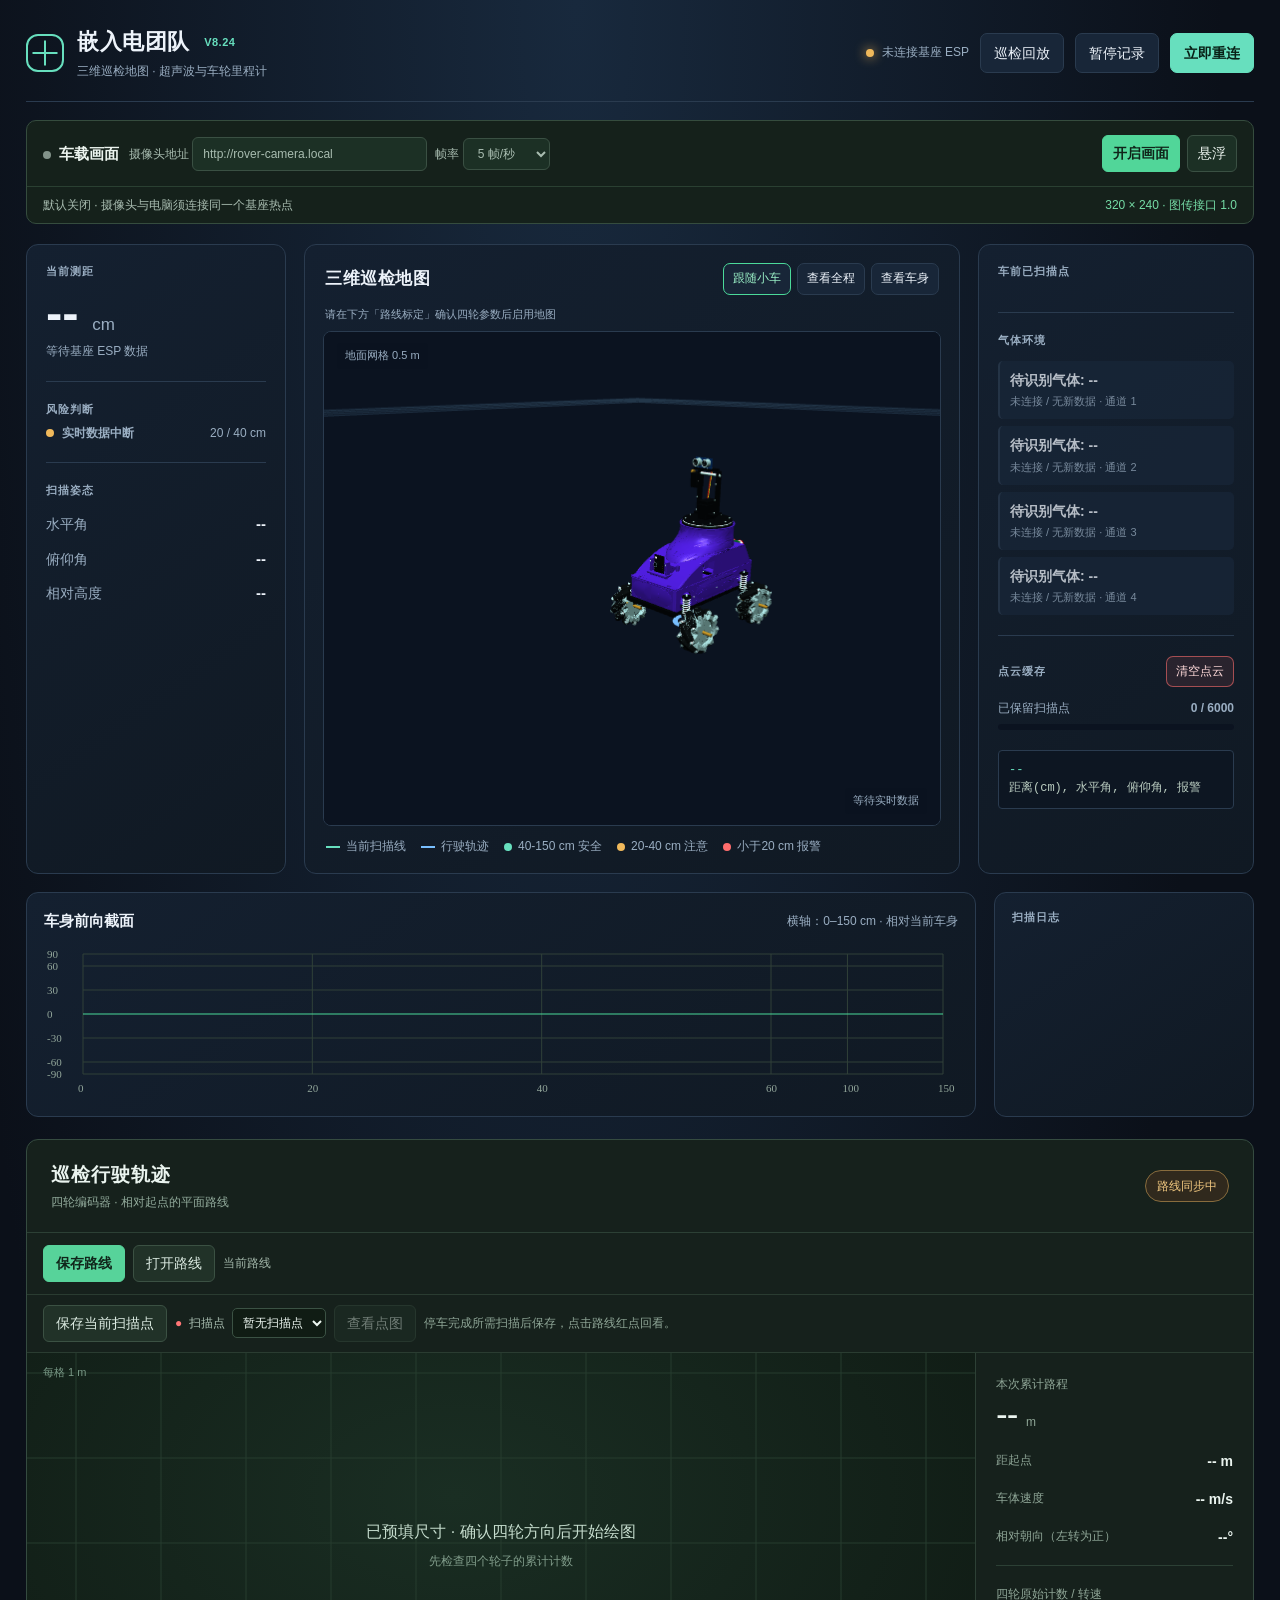
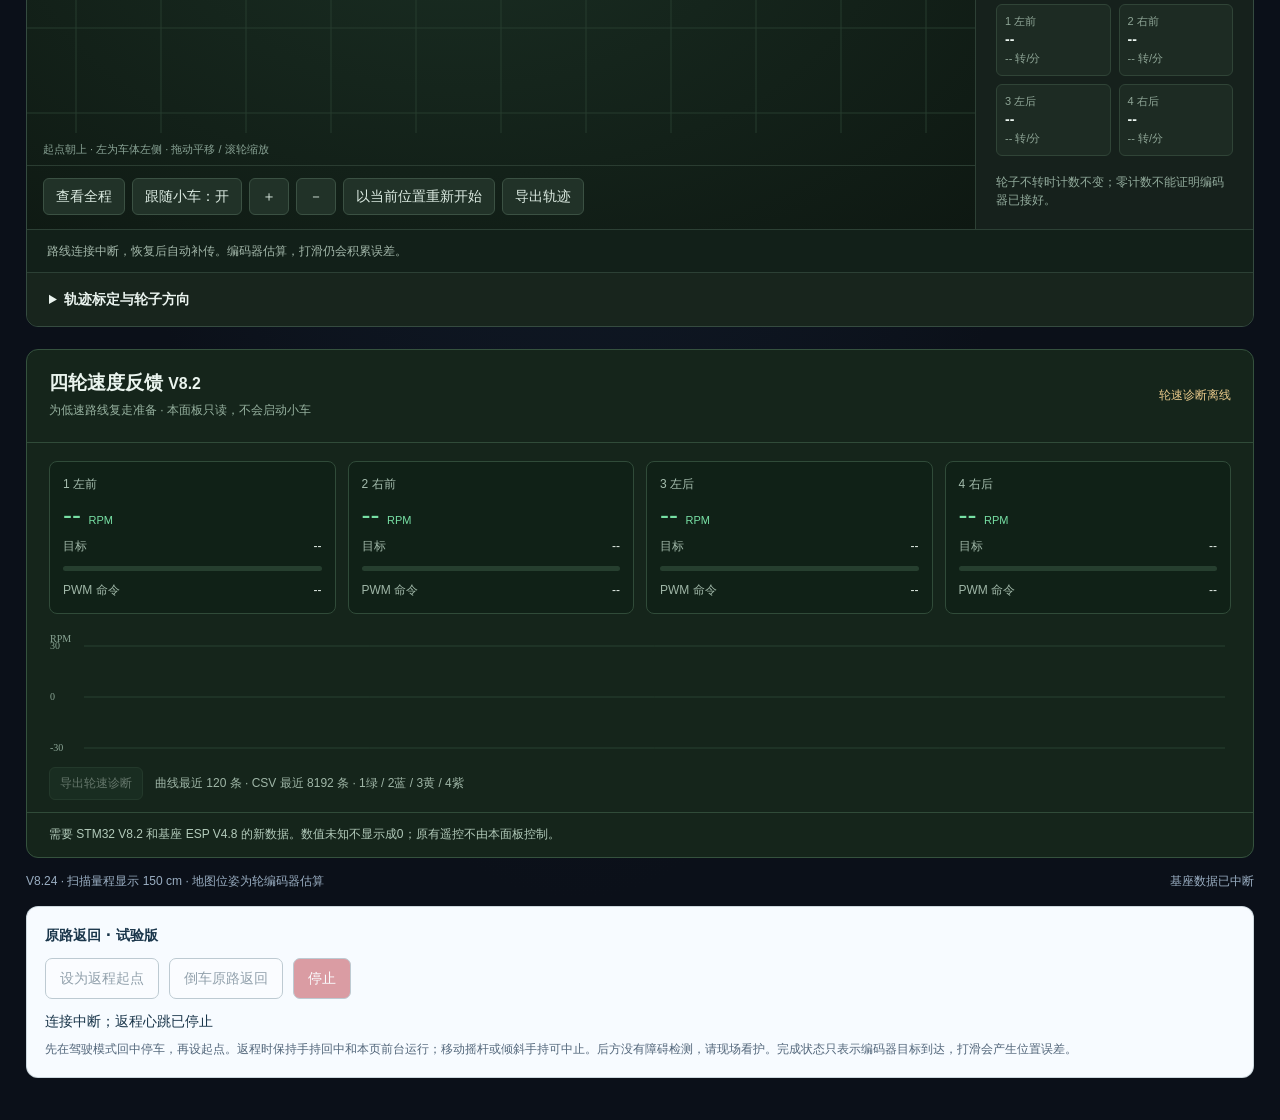
==== project/gimbal-3d-scan.html @ f8ff5cb9 "feat: accelerate straight returns and retain wheel diagnostics" ====
<!doctype html>
<html lang="zh-CN">
<head>
  <meta charset="utf-8">
  <meta name="viewport" content="width=device-width, initial-scale=1">
  <title>三维巡检地图 · V8.24</title>
  <style>
    :root { --bg:#0d1210; --panel:#151d19; --panel-2:#1b2620; --line:#304139; --text:#edf4ef; --muted:#92a69a; --green:#4bda9a; --amber:#f0b95b; --red:#ff6d6d; }
    * { box-sizing:border-box; } body { margin:0; background:var(--bg); color:var(--text); font:14px/1.45 "Segoe UI","Microsoft YaHei",sans-serif; }
    button { font:inherit; } .app { max-width:1540px; margin:0 auto; padding:26px; } .top { display:flex; justify-content:space-between; align-items:center; gap:18px; padding-bottom:21px; border-bottom:1px solid var(--line); }
    .identity { display:flex; align-items:center; gap:13px; } .mark { width:38px; height:38px; border:2px solid var(--green); border-radius:50%; position:relative; box-shadow:0 0 20px rgba(75,218,154,.26); } .mark::before,.mark::after { content:""; position:absolute; left:50%; top:50%; transform:translate(-50%,-50%); background:var(--green); } .mark::before { width:2px; height:25px; } .mark::after { width:25px; height:2px; }
    h1 { margin:0; font-size:18px; font-weight:600; letter-spacing:1.2px; } .version { display:inline-block; margin-left:8px; color:var(--green); font-size:11px; font-weight:600; vertical-align:middle; } .subtitle { margin:2px 0 0; color:var(--muted); font-size:12px; } .top-actions { display:flex; align-items:center; gap:11px; } .stream { color:var(--muted); display:flex; align-items:center; gap:8px; font-size:12px; } .stream i { width:8px; height:8px; display:block; border-radius:50%; background:var(--green); box-shadow:0 0 12px var(--green); }
    .btn { border:1px solid var(--line); color:var(--text); background:var(--panel-2); border-radius:5px; padding:9px 13px; cursor:pointer; } .btn:hover { border-color:var(--muted); } .btn-primary { color:#082016; background:var(--green); border-color:var(--green); font-weight:600; } .btn-primary:hover { background:#75e5b7; } .btn-danger { color:#ffdada; border-color:rgba(255,109,109,.58); background:rgba(255,109,109,.1); } .btn-danger:hover { border-color:var(--red); background:rgba(255,109,109,.18); }
    .layout { display:grid; grid-template-columns:260px minmax(0,1fr) 276px; gap:18px; margin-top:20px; } .panel { background:var(--panel); border:1px solid var(--line); border-radius:7px; } .side { padding:19px; } .eyebrow { color:var(--muted); font-size:11px; font-weight:600; letter-spacing:1.05px; text-transform:uppercase; } .divider { height:1px; background:var(--line); margin:20px 0; }
    .distance { font-size:49px; line-height:1; font-weight:600; margin:9px 0 5px; font-variant-numeric:tabular-nums; } .distance span { font-size:17px; color:var(--muted); font-weight:400; } .signal { color:var(--green); font-size:12px; }
    .status { display:flex; justify-content:space-between; align-items:center; gap:8px; margin-top:7px; } .status strong { display:flex; align-items:center; gap:8px; font-size:15px; } .status i { width:8px; height:8px; border-radius:50%; background:var(--amber); } .status i.safe { background:var(--green); } .status i.danger { background:var(--red); } .status span { color:var(--muted); font-size:12px; }
    .metric-list { display:grid; gap:13px; } .metric { display:flex; justify-content:space-between; align-items:baseline; } .metric span { color:var(--muted); } .metric strong { font-size:17px; font-variant-numeric:tabular-nums; }
    .scene-panel { min-height:630px; padding:16px; display:flex; flex-direction:column; } .scene-head { display:flex; justify-content:space-between; align-items:center; padding:0 2px 12px; gap:12px; } .scene-head strong { font-size:15px; } .scene-head span { color:var(--muted); font-size:12px; } .scene-tools{display:flex;gap:6px;justify-content:flex-end;flex-wrap:wrap} .scene-tools [aria-pressed="true"]{border-color:#4bda9a;color:#9af0c6} #mapStatus{min-height:17px;font-size:11px;color:var(--muted);margin:0 2px 7px}
    #scene { flex:1; min-height:0; position:relative; overflow:hidden; border:1px solid rgba(75,218,154,.2); border-radius:5px; background:#0c1310; } #scene canvas { display:block; width:100%; height:100%; } .corner { position:absolute; color:var(--muted); font-size:11px; pointer-events:none; } .corner.tl { left:13px; top:11px; } .corner.br { right:13px; bottom:11px; text-align:right; } .legend { display:flex; align-items:center; flex-wrap:wrap; gap:15px; color:var(--muted); font-size:12px; margin:12px 3px 0; } .legend b { display:inline-block; vertical-align:middle; margin-right:6px; width:8px; height:8px; border-radius:50%; background:var(--amber); } .legend .now { background:var(--green); } .legend .alert { background:var(--red); } .legend .scan { width:14px; height:2px; border-radius:0; background:var(--green); }
    .target-list { display:grid; gap:9px; margin-top:12px; } .target { background:var(--panel-2); border-left:2px solid var(--amber); padding:10px; } .target.danger { border-left-color:var(--red); background:rgba(255,109,109,.10); } .target.safe { border-left-color:var(--green); background:rgba(75,218,154,.08); } .target-head { display:flex; justify-content:space-between; gap:8px; } .target small { display:block; color:var(--muted); margin-top:3px; }
    .gas-list { display:grid; gap:7px; margin-top:12px; } .gas-card { padding:9px 10px; background:var(--panel-2); border-left:2px solid var(--line); } .gas-card.online { border-left-color:var(--green); background:rgba(75,218,154,.08); } .gas-card strong { font-size:14px; } .gas-card small { display:block; color:var(--muted); margin-top:3px; font-size:11px; }
    .cache-head { display:flex; align-items:center; justify-content:space-between; gap:8px; } .btn-compact { padding:6px 9px; font-size:12px; } .point-bar { margin-top:13px; } .bar-row { display:flex; justify-content:space-between; color:var(--muted); font-size:12px; margin-bottom:6px; } .bar { height:6px; background:#0e1511; border-radius:3px; overflow:hidden; } .bar i { display:block; height:100%; width:0; background:var(--green); border-radius:3px; transition:width .25s ease; }
    .raw { margin-top:20px; background:#0d1410; border:1px solid var(--line); border-radius:4px; padding:10px; color:#b9cbbf; font:12px/1.55 Consolas,monospace; overflow-wrap:anywhere; } .raw strong { color:var(--green); font-weight:500; }
    .bottom { display:grid; grid-template-columns:minmax(0,1fr) 260px; gap:18px; margin-top:18px; } .profile { min-height:205px; padding:17px; } .profile-head { display:flex; justify-content:space-between; align-items:center; gap:8px; margin-bottom:7px; } .profile-head strong { font-size:15px; } .profile-head span { color:var(--muted); font-size:12px; } #profile { display:block; width:100%; height:160px; } .log { padding:17px; } .log ul { list-style:none; margin:11px 0 0; padding:0; display:grid; gap:8px; } .log li { padding-left:9px; border-left:1px solid var(--line); color:var(--muted); font:12px/1.4 Consolas,monospace; } .log time { color:var(--green); margin-right:6px; }
    .footer { margin-top:15px; color:var(--muted); font-size:12px; display:flex; justify-content:space-between; flex-wrap:wrap; gap:8px; }
    @media (max-width:1080px) { .layout { grid-template-columns:240px minmax(0,1fr); } .right { grid-column:1/-1; } .right .target-list { grid-template-columns:repeat(3,1fr); } .bottom { grid-template-columns:1fr; } }
    @media (max-width:680px) { .app { padding:15px; } .top { align-items:flex-start; flex-direction:column; } .top-actions { width:100%; display:grid; grid-template-columns:repeat(2,minmax(0,1fr)); gap:8px; } .stream { display:none; } .layout { grid-template-columns:1fr; } .right { grid-column:auto; } .right .target-list { grid-template-columns:1fr; } .side.left { display:grid; grid-template-columns:1fr 1fr; gap:0 18px; } .side.left .reading { grid-column:1/-1; } .scene-panel { min-height:510px; } .top-actions .btn { padding:8px 6px; } }
  .gas-card[data-level="normal"]{border-color:#29865f;background:rgba(41,134,95,.08)}
.gas-card[data-level="warning"],.gas-card[data-level="warmup"]{border-color:#d29625;background:rgba(210,150,37,.10)}
.gas-card[data-level="alarm"],.gas-card[data-level="fault"]{border-color:#df5148;background:rgba(223,81,72,.10)}
.gas-card[data-level="offline"]{opacity:.75}
.gas-card strong,.gas-card small{display:block}
.gas-card small{margin-top:4px;white-space:normal;overflow-wrap:anywhere}

:root{--bg:#0b1019;--panel:#111b29;--panel-2:#182638;--line:#2a3b4f;--text:#edf3fa;--muted:#9aaec2;--green:#67dfbe}
body{background:radial-gradient(ellipse at 45% 0,#18293d 0,#0b1019 65%)}
.app{max-width:1800px}.mark{border-radius:12px;box-shadow:none}
h1{font-size:22px;letter-spacing:.5px}.subtitle{margin-top:5px}
.panel{border-radius:12px;background:linear-gradient(145deg,#142030,#101923)}
.btn{border-radius:7px}.btn:hover{background:#26374b}.btn-primary:hover{background:#8eead0}
.distance #distance{font-size:inherit;font-weight:600;color:var(--text)}
.metric-list{margin-top:14px}.metric strong{font-size:15px}
.scene-panel{padding:18px}.scene-head strong{font-size:17px;letter-spacing:.5px}
#scene{border-color:#2a3b4f;border-radius:8px;background:#0b1320}
.corner{padding:5px 8px;border-radius:4px;background:#0b1320cc}
.gas-card,.target{border-radius:5px}.raw{background:#0d1622}.bar{background:#0b1320}
@media(max-width:680px){.scene-head{align-items:flex-start;flex-direction:column}.scene-tools{justify-content:flex-start}.scene-panel{min-height:520px;padding:12px}h1{font-size:19px}}
</style>
</head>
<body data-scan-page="3d">
  <main class="app">
    <header class="top"><div class="identity"><div class="mark" aria-hidden="true"></div><div><h1>嵌入电团队 <span class="version">V8.24</span></h1><p class="subtitle">三维巡检地图 · 超声波与车轮里程计</p></div></div><div class="top-actions"><span class="stream"><i id="streamDot"></i><span id="streamText">正在连接基座 ESP</span></span><a id="demo-launch" class="btn" style="text-decoration:none" href="?demo=1">巡检回放</a><button id="pause" class="btn" type="button">暂停记录</button><button id="connect" class="btn btn-primary" type="button">立即重连</button></div></header>
    <section class="layout">
      <aside class="panel side left"><div class="reading"><div class="eyebrow">当前测距</div><div class="distance"><span id="distance">--</span> <span>cm</span></div><div class="signal" id="echoText">等待 HC-SR04 数据</div></div><div class="divider"></div><div><div class="eyebrow">风险判断</div><div class="status"><strong><i id="statusDot"></i><span id="status">等待数据</span></strong><span>20 / 40 cm</span></div></div><div class="divider"></div><div><div class="eyebrow">扫描姿态</div><div class="metric-list"><div class="metric"><span>水平角</span><strong id="yaw">-- deg</strong></div><div class="metric"><span>俯仰角</span><strong id="pitch">-- deg</strong></div><div class="metric"><span>相对高度</span><strong id="height">-- cm</strong></div></div></div></aside>
      <section class="panel scene-panel"><div class="scene-head"><strong>三维巡检地图</strong><div class="scene-tools"><button id="followRover" class="btn btn-compact" type="button" aria-pressed="true">跟随小车</button><button id="overview" class="btn btn-compact" type="button">查看全程</button><button id="roverView" class="btn btn-compact" type="button" aria-pressed="false">查看车身</button></div></div><div id="mapStatus" role="status">等待轮编码器位姿</div><div id="scene" aria-label="三维巡检地图，可旋转缩放"><span class="corner tl">地面网格 0.5 m</span><span class="corner br" id="sceneReadout">-- cm<br>-- deg / -- deg</span></div><div class="legend"><span><b class="scan"></b>当前扫描线</span><span><b class="scan" style="background:#78bfff"></b>行驶轨迹</span><span id="planLegend" hidden><b class="scan" style="background:#f0b95b"></b>避障路径</span><span><b class="now"></b>40-150 cm 安全</span><span><b></b>20-40 cm 注意</span><span><b class="alert"></b>小于20 cm 报警</span></div></section>
      <aside class="panel side right"><div class="eyebrow">车前已扫描点</div><div id="targets" class="target-list"></div><div class="divider"></div><div class="eyebrow">气体环境</div><div id="gasList" class="gas-list"><div class="gas-card"><strong>等待气体模块</strong><small>CH4 / O2 / CO / H2S</small></div></div><div class="divider"></div><div class="cache-head"><div class="eyebrow">点云缓存</div><button id="clearPoints" class="btn btn-danger btn-compact" type="button" title="清除全部已记录扫描点">清空点云</button></div><div class="point-bar"><div class="bar-row"><span>已保留扫描点</span><strong id="pointCount">0 / 6000</strong></div><div class="bar"><i id="pointFill"></i></div></div><div class="raw"><strong id="raw">等待数据</strong><br>距离(cm), 水平角, 俯仰角, 报警</div></aside>
    </section>
    <section class="bottom"><section class="panel profile"><div class="profile-head"><strong>车身前向截面</strong><span>横轴：0–150 cm · 相对当前车身</span></div><canvas id="profile" aria-label="障碍物高度截面图"></canvas></section><aside class="panel log"><div class="eyebrow">扫描日志</div><ul id="log"></ul></aside></section>
    <footer class="footer"><span>V8.24 · 扫描量程显示 150 cm · 地图位姿为轮编码器估算</span><span id="update">更新于 --:--:--</span></footer>
  </main>
  <!-- V8.12 / 2026-09-21: 实时与回看共用原版详细云台模型；移除实时半透明锥体，保留细射线/测距点。仅网页变更，接线与固件不变。 -->
  <!-- V8.11 / 2026-09-21: 路线点保存当前扫描快照并独立回看；仅网页功能更新，固件和全部接线不变。 -->
  <!-- V8.9 / 2026-09-15: automatic route driving removed; save/open routes and scans retained. MCU V8.9/base V4.9; handheld V1.5/camera V1.2 unchanged. -->
  <script src="three.min.js?v=8.14"></script>
  <script src="OrbitControls.umd.js?v=8.14"></script>
  <script src="rover-model-data.js?v=8.18"></script>
  <script src="gimbal-model.js?v=8.18"></script>
  <script src="scan-snapshot.js?v=8.21"></script>
  <script src="rover-demo.js?v=8.21"></script>
  <script src="vehicle-route.js?v=8.21"></script>
  <script src="route-log.js?v=8.19"></script>
  <script src="wheel-speed-panel.js?v=8.24"></script>
  <script src="camera-panel.js?v=8.17"></script>
  <script>
    const $ = id => document.getElementById(id), container=$('scene'), profile=$('profile'), pctx=profile.getContext('2d');
    const API_URL='http://192.168.4.1/api/telemetry';

    // CAD model and map use one linear scale. Route X is forward and Y is left.
    const UNITS_PER_METER=400, UNITS_PER_CM=4;
    const DISPLAY_RANGE_CM=150, NEAR_RANGE_CM=60, NEAR_RANGE_RATIO=.8, HEIGHT_RANGE_CM=90;
    const MAX_POINTS=6000, VOXEL_SIZE=12, POSE_WAIT_MS=1200;
    const simulated=window.RoverDemo.enabled;
    const routeEngine=window.VehicleRoute.engine;
    const rover=GimbalModel.create(THREE);
    const {machine,yawAssembly,pitchAssembly}=rover;
    const state={distance:0,yaw:0,pitch:0,alarm:false,distanceValid:false,link:false};
    const mapPoints=new Map(), slots=[], pendingScans=[], logs=[];
    let nextSlot=0, latestScan=null, encoderSession=null, originTime=routeEngine.originTime;
    let activeRoute=routeEngine, routeTrailLast=null, beamAt=0;
    let follow=true, closeUp=false, lastAnimation=null, previousView=null;
    let paused=false,polling=false,lastSequence=null,lastLogAt=0;
    const poseTarget=new THREE.Vector3(), cameraShift=new THREE.Vector3();
    let headingTarget=0, snapPose=true;

    const renderer=new THREE.WebGLRenderer({antialias:true,alpha:false});
    renderer.setPixelRatio(Math.min(devicePixelRatio,2));renderer.setClearColor(0x0b1320,1);
    container.appendChild(renderer.domElement);
    const scene=new THREE.Scene(), camera=new THREE.PerspectiveCamera(48,1,1,16000);
    camera.position.set(300,220,380);
    const controls=new THREE.OrbitControls(camera,renderer.domElement);
    controls.target.set(0,65,80);controls.enableDamping=true;controls.dampingFactor=.06;
    controls.minDistance=120;controls.maxDistance=12000;controls.maxPolarAngle=Math.PI*.49;
    scene.add(new THREE.HemisphereLight(0xcfffe7,0x07110b,2.4));
    const key=new THREE.DirectionalLight(0xd8fff0,1.5);key.position.set(90,170,120);scene.add(key);
    const grid=new THREE.GridHelper(8000,40,0x39546a,0x23374a);
    grid.position.y=-1;
    const startMark=new THREE.Mesh(new THREE.RingGeometry(13,18,32),
      new THREE.MeshBasicMaterial({color:0x78bfff,side:THREE.DoubleSide}));
    startMark.rotation.x=-Math.PI/2;startMark.position.y=1;
    scene.add(grid,startMark,machine);

    const scanPositions=new Float32Array(MAX_POINTS*3), scanColors=new Float32Array(MAX_POINTS*3);
    const scanGeometry=new THREE.BufferGeometry();
    const scanPositionAttr=new THREE.BufferAttribute(scanPositions,3).setUsage(THREE.DynamicDrawUsage);
    const scanColorAttr=new THREE.BufferAttribute(scanColors,3).setUsage(THREE.DynamicDrawUsage);
    scanGeometry.setAttribute('position',scanPositionAttr);
    scanGeometry.setAttribute('color',scanColorAttr);
    scanGeometry.setDrawRange(0,0);
    const cloud=new THREE.Points(scanGeometry,new THREE.PointsMaterial({
      vertexColors:true,size:2.5,sizeAttenuation:false,transparent:true,opacity:.85
    }));
    cloud.name='world-scan-points';cloud.frustumCulled=false;scene.add(cloud);
    const trail=new THREE.LineSegments(new THREE.BufferGeometry(),
      new THREE.LineBasicMaterial({color:0x78bfff,transparent:true,opacity:.88}));
    trail.name='world-route';trail.position.y=2;scene.add(trail);
    const planLine=new THREE.Line(new THREE.BufferGeometry(),
      new THREE.LineDashedMaterial({color:0xf0b95b,dashSize:18,gapSize:12,transparent:true,opacity:.85}));
    planLine.name='planned-route';planLine.position.y=3;scene.add(planLine);
    let lastPlan=null;

    const current=new THREE.Mesh(new THREE.SphereGeometry(4,12,8),
      new THREE.MeshBasicMaterial({color:0x4bda9a}));
    const beamGeometry=new THREE.BufferGeometry();
    const beamPosition=new THREE.BufferAttribute(new Float32Array(6),3).setUsage(THREE.DynamicDrawUsage);
    beamGeometry.setAttribute('position',beamPosition);
    const beam=new THREE.Line(beamGeometry,new THREE.LineBasicMaterial({color:0x4bda9a,transparent:true,opacity:.9}));
    beam.frustumCulled=false;
    current.visible=beam.visible=false;scene.add(current,beam);

    function rangeRatio(distance){const d=Math.max(0,Math.min(DISPLAY_RANGE_CM,distance));return d<=NEAR_RANGE_CM?d/NEAR_RANGE_CM*NEAR_RANGE_RATIO:NEAR_RANGE_RATIO+(d-NEAR_RANGE_CM)/(DISPLAY_RANGE_CM-NEAR_RANGE_CM)*(1-NEAR_RANGE_RATIO);}
    function heightRatio(height){const sign=height<0?-1:1,value=Math.min(Math.abs(height),HEIGHT_RANGE_CM),ratio=value<=NEAR_RANGE_CM?value/NEAR_RANGE_CM*NEAR_RANGE_RATIO:NEAR_RANGE_RATIO+(value-NEAR_RANGE_CM)/(HEIGHT_RANGE_CM-NEAR_RANGE_CM)*(1-NEAR_RANGE_RATIO);return sign*ratio;}
    const yawAxis=new THREE.Vector3(0,1,0);
    const worldPosition=pose=>new THREE.Vector3(pose.y*UNITS_PER_METER,0,pose.x*UNITS_PER_METER);
    function localPoint(distance,yaw,pitch){return rover.pointAt(distance*UNITS_PER_CM,yaw,pitch);}
    function worldPoint(frame,pose){
      return localPoint(frame.distance,frame.yaw,frame.pitch)
        .applyAxisAngle(yawAxis,pose.heading).add(worldPosition(pose));
    }
    function angle(n){return (n>=0?'+':'')+String(Math.round(n)).padStart(2,'0')+' deg';}
    function clock(){return new Date().toLocaleTimeString('zh-CN',{hour12:false});}
    const distanceColor=distance=>distance<20?0xff6d6d:distance<40?0xf0b95b:0x4bda9a;
    function showBeam(frame,pose){
      const origin=worldPoint({...frame,distance:0},pose);
      const hit=worldPoint(frame,pose);
      beamAt=Date.now();current.visible=beam.visible=true;
      current.position.copy(hit);current.material.color.setHex(distanceColor(frame.distance));
      beamPosition.setXYZ(0,origin.x,origin.y,origin.z);
      beamPosition.setXYZ(1,hit.x,hit.y,hit.z);
      beamPosition.needsUpdate=true;
    }
    function updateCloud(){
      scanGeometry.setDrawRange(0,mapPoints.size);
      scanPositionAttr.needsUpdate=scanColorAttr.needsUpdate=true;
      $('pointCount').textContent=mapPoints.size+' / '+MAX_POINTS;
      $('pointFill').style.width=mapPoints.size/MAX_POINTS*100+'%';
    }
    function addPoint(frame,pose){
      const pos=worldPoint(frame,pose);
      const cell=pos.toArray().map(n=>Math.floor(n/VOXEL_SIZE)).join(',');
      if(mapPoints.has(cell))return;
      const slot=nextSlot;
      if(slots[slot]!==undefined)mapPoints.delete(slots[slot]);
      slots[slot]=cell;nextSlot=(slot+1)%MAX_POINTS;
      mapPoints.set(cell,{distance:frame.distance,yaw:frame.yaw,pitch:frame.pitch,pos});
      pos.toArray(scanPositions,slot*3);
      new THREE.Color(distanceColor(frame.distance)).toArray(scanColors,slot*3);
      updateCloud();
    }
    function clearPointCloud(){
      mapPoints.clear();slots.length=0;nextSlot=0;pendingScans.length=0;latestScan=null;
      current.visible=beam.visible=false;updateCloud();
    }
    function routeReady(now){
      return routeEngine.config.confirmed&&routeEngine.online&&
        now-routeEngine.lastReceived<=POSE_WAIT_MS&&(!routeEngine.nativeLog||!routeEngine.logPending)&&
        routeEngine.poseHistory.length>0;
    }
    function registerScans(now){
      if(paused||!routeReady(now))return;
      for(let i=0;i<pendingScans.length;){
        const scan=pendingScans[i];
        const expired=now-scan.at>POSE_WAIT_MS;
        const pose=expired?null:routeEngine.poseAt(scan.ms);
        if(pose){
          addPoint(scan,pose);
          if(latestScan?.sequence===scan.sequence&&state.distanceValid&&state.link&&state.distance<=DISPLAY_RANGE_CM)showBeam(scan,pose);
        }
        if(pose||expired)pendingScans.splice(i,1);
        else i++;
      }
    }
    function queueScan(frame,reading){
      const odometry=frame.odometry;
      if(!odometry||odometry.online!==true||!Number.isInteger(frame.sequence)||!routeEngine.config.confirmed)return;
      const now=Date.now(),age=Number.isFinite(frame.ageMs)?Math.max(0,frame.ageMs):0;
      if(age>POSE_WAIT_MS)return;
      const sequence=frame.sequence>>>0;
      if(!latestScan||latestScan.sequence!==sequence)latestScan={...reading,sequence,at:now-age};
      if(latestScan.queued)return;
      // STM32 sends T(seq), then E1(seq+1) with the MCU uptime from that cycle.
      const sample=Array.isArray(odometry.samples)&&odometry.samples.find(sample=>
        Array.isArray(sample)&&sample[0]===((sequence+1)>>>0));
      if(!sample||!Number.isInteger(sample[1]))return;
      latestScan.queued=true;
      pendingScans.push({...latestScan,ms:sample[1]});
      if(pendingScans.length>24)pendingScans.shift();
    }
    function updateTrail(route){
      const points=route.points,last=points.at(-1);
      if(last===routeTrailLast)return;
      routeTrailLast=last;
      const segments=[];
      for(let i=1;i<points.length;i++){
        if(points[i].gap)continue;
        for(const point of [points[i-1],points[i]])
          segments.push(point.y*UNITS_PER_METER,0,point.x*UNITS_PER_METER);
      }
      const next=new THREE.BufferGeometry();
      next.setAttribute('position',new THREE.Float32BufferAttribute(segments,3));
      trail.geometry.dispose();trail.geometry=next;
    }
    function refreshWorld(route=routeEngine){
      activeRoute=route;
      if(route.plan&&route.plan!==lastPlan){
        lastPlan=route.plan;
        const geometry=new THREE.BufferGeometry().setFromPoints(route.plan.map(worldPosition));
        planLine.geometry.dispose();planLine.geometry=geometry;planLine.computeLineDistances();
      }
      if(!simulated&&route.originTime!==originTime){
        originTime=route.originTime;clearPointCloud();snapPose=true;
      }
      const now=Date.now();
      const ready=simulated||routeReady(now);
      if(ready){
        poseTarget.copy(worldPosition(route));
        headingTarget=route.heading;
      }else if(!route.points.length){
        poseTarget.set(0,0,0);headingTarget=0;
      }
      if(!simulated)registerScans(now);
      const status=simulated?'黄色为规划路径 · 蓝色为已行驶轨迹':!route.config.confirmed?
        '请在下方「路线标定」确认四轮参数后启用地图':!ready?
        '等待路线同步 · 已记录点位保留':route.gaps||route.restarts?
        '轮编码器估算 · 路线有缺口，点位可能偏移':'轮编码器估算 · 扫描点固定在地图上';
      if($('mapStatus').textContent!==status)$('mapStatus').textContent=status;
      updateTrail(route);
    }
function updateGas(gases) {
  const grid = document.getElementById('gasList');
  if (!grid) return;
  const rows = Array.isArray(gases) && gases.length ? gases :
    [1,2,3,4].map(channel => ({channel, name:'待识别气体'}));
  grid.replaceChildren();
  rows.forEach(g => {
    const online = g.online === true;
    const schemaOk = typeof g.unit === 'string' && typeof g.statusText === 'string';
    const valid = online && schemaOk && g.valid === true &&
      typeof g.concentration === 'number' && Number.isFinite(g.concentration);
    const allowed = ['normal','warning','alarm','fault','warmup','offline'];
    let level = online && schemaOk && allowed.includes(g.severity) ? g.severity : 'offline';
    if (online && (!schemaOk || (level === 'normal' && !valid))) level = 'fault';
    const card = document.createElement('div');
    card.className = 'gas-card';
    card.dataset.level = level;
    const value = document.createElement('strong');
    const decimals = Number.isInteger(g.decimals) && g.decimals >= 0 && g.decimals <= 3 ? g.decimals : 0;
    value.textContent = (g.name || '待识别气体') + ': ' +
      (valid ? g.concentration.toFixed(decimals) + ' ' + g.unit : '--');
    const detail = document.createElement('small');
    detail.textContent = (online ? schemaOk ? g.statusText : '需更新基座ESP' : '未连接 / 无新数据') +
      ' · 通道 ' + (g.channel || '?');
    card.append(value, detail);
    grid.append(card);
  });
}

    function nearbyPoints(){
      const origin=worldPosition(activeRoute);
      const sensor=localPoint(0,0,0);
      const nearby=[];
      for(const point of mapPoints.values()){
        const pos=point.pos.clone().sub(origin);
        if(pos.x*pos.x+pos.z*pos.z>((DISPLAY_RANGE_CM+40)*UNITS_PER_CM)**2)continue;
        pos.applyAxisAngle(yawAxis,-activeRoute.heading).sub(sensor);
        const distance=pos.length()/UNITS_PER_CM;
        if(pos.z>=0&&distance<=DISPLAY_RANGE_CM)nearby.push({
          distance,forward:pos.z/UNITS_PER_CM,height:pos.y/UNITS_PER_CM,
          yaw:THREE.MathUtils.radToDeg(Math.atan2(pos.x,pos.z))
        });
      }
      return nearby;
    }
    function targets(nearby){
      const closest=[...nearby].sort((a,b)=>a.distance-b.distance).slice(0,3);
      $('targets').innerHTML=closest.map((p,i)=>{
        const level=p.distance<20?'danger':p.distance>=40?'safe':'';
        return '<div class="target '+level+'"><div class="target-head"><strong>目标 '+(i+1)+
          '</strong><strong>'+p.distance.toFixed(1)+' cm</strong></div><small>方位 '+angle(p.yaw)+
          ' · 高度 '+Math.round(p.height)+' cm</small></div>';
      }).join('');
    }
    function drawProfile(nearby=nearbyPoints()){
      const r=profile.getBoundingClientRect(),dpr=Math.min(devicePixelRatio,2);
      const w=Math.max(1,r.width),h=Math.max(1,r.height);
      profile.width=w*dpr;profile.height=h*dpr;pctx.setTransform(dpr,0,0,dpr,0,0);
      const L=39,R=15,T=15,B=25,oy=(T+h-B)/2,pw=w-L-R,ph=(h-T-B)/2;
      const x=d=>L+rangeRatio(d)*pw,y=v=>oy-heightRatio(v)*ph;
      pctx.font='11px Segoe UI';pctx.fillStyle='#92a69a';pctx.strokeStyle='#304139';
      for(const v of [0,20,40,60,100,150]){
        pctx.beginPath();pctx.moveTo(x(v),T);pctx.lineTo(x(v),h-B);pctx.stroke();pctx.fillText(v,x(v)-5,h-7);
      }
      for(const v of [-90,-60,-30,0,30,60,90]){
        pctx.strokeStyle=v===0?'#4bda9a':'#304139';
        pctx.beginPath();pctx.moveTo(L,y(v));pctx.lineTo(w-R,y(v));pctx.stroke();pctx.fillText(v,3,y(v)+4);
      }
      for(const point of nearby){
        pctx.beginPath();pctx.arc(x(point.forward),y(point.height),2.2,0,Math.PI*2);
        pctx.fillStyle='#'+distanceColor(point.distance).toString(16);pctx.fill();
      }
      if(!state.distanceValid||!state.link||state.distance>DISPLAY_RANGE_CM)return;
      const currentPoint=localPoint(state.distance,state.yaw,state.pitch);
      const origin=localPoint(0,0,0);
      const endX=x((currentPoint.z-origin.z)/UNITS_PER_CM);
      const endY=y((currentPoint.y-origin.y)/UNITS_PER_CM);
      pctx.strokeStyle='#4bda9a';pctx.setLineDash([4,4]);pctx.beginPath();
      pctx.moveTo(L,oy);pctx.lineTo(endX,endY);pctx.stroke();pctx.setLineDash([]);
    }
    function addLog(text){
      if(simulated)text='巡检 '+text.replace('Wi-Fi: ','');
      logs.unshift('<li><time>'+clock()+'</time>'+text+'</li>');
      if(logs.length>6)logs.pop();$('log').innerHTML=logs.join('');
    }
    function update(frame){
      rover.setWheelSpeed(frame.wheelSpeed,performance.now(),frame.wheelPlaybackRate??1);
      const yaw=Number(frame.roll),pitch=-Number(frame.pitch),distance=Number(frame.distance);
      if(!Number.isFinite(yaw)||!Number.isFinite(pitch))return;
      const link=frame.link===true,distanceValid=frame.distanceValid===true&&Number.isFinite(distance);
      const inRange=distanceValid&&distance>=2&&distance<=DISPLAY_RANGE_CM;
      const danger=inRange&&distance<20,caution=inRange&&distance<40;
      Object.assign(state,{distance:distanceValid?distance:0,yaw,pitch,alarm:danger,distanceValid,link});
      yawAssembly.rotation.y=THREE.MathUtils.degToRad(yaw);
      pitchAssembly.rotation.x=-THREE.MathUtils.degToRad(pitch);
      if(!inRange||!link)current.visible=beam.visible=false;
      else if(simulated||!routeEngine.config.confirmed)showBeam(state,activeRoute);
      else if(!paused){
        queueScan(frame,state);
        registerScans(Date.now());
      }
      $('yaw').textContent=link?angle(yaw):'-- deg';
      $('pitch').textContent=link?angle(pitch):'-- deg';
      $('update').textContent='更新于 '+clock()+' · 主控数据年龄 '+(Number.isFinite(frame.ageMs)?frame.ageMs+' ms':'--');
      if(distanceValid){
        const height=(localPoint(distance,yaw,pitch).y-localPoint(0,0,0).y)/UNITS_PER_CM;
        $('distance').textContent=distance.toFixed(1);
        $('echoText').textContent='HC-SR04 回波有效';$('echoText').style.color='var(--green)';
        $('height').textContent=link?height.toFixed(1)+' cm':'-- cm';
        $('raw').textContent=[distance.toFixed(1),Math.round(yaw),Math.round(pitch),danger?1:0].join(',');
        $('status').textContent=!inRange?'范围外':danger?'报警':caution?'注意':'安全';
        $('statusDot').className=!inRange?'':danger?'danger':caution?'':'safe';
        $('sceneReadout').innerHTML=distance.toFixed(1)+' cm<br>'+(!inRange?'仅显示150 cm内':link?angle(yaw)+' / '+angle(pitch):'手持端失联');
      }else{
        $('distance').textContent='--';$('echoText').textContent='未收到有效超声波回波';
        $('echoText').style.color='var(--muted)';$('height').textContent='-- cm';
        $('raw').textContent=['--',Math.round(yaw),Math.round(pitch),0].join(',');
        $('status').textContent='无回波';$('statusDot').className='';
        $('sceneReadout').innerHTML='无有效回波<br>'+(link?angle(yaw)+' / '+angle(pitch):'手持端失联');
      }
      if(frame.sequence!==lastSequence&&Date.now()-lastLogAt>=900){
        lastLogAt=Date.now();
        addLog(distanceValid?'Wi-Fi: '+distance.toFixed(1)+' cm · '+Math.round(yaw)+'° · '+Math.round(pitch)+'°':'Wi-Fi: 超声波无有效回波');
      }
      lastSequence=frame.sequence;
      const nearby=nearbyPoints();targets(nearby);drawProfile(nearby);
    }
    function resize(){
      const r=container.getBoundingClientRect();
      renderer.setSize(Math.max(1,r.width),Math.max(1,r.height),false);
      camera.aspect=Math.max(1,r.width)/Math.max(1,r.height);camera.updateProjectionMatrix();
      drawProfile();
    }
    function animate(now){
      requestAnimationFrame(animate);
      const elapsed=lastAnimation===null?0:Math.min(50,now-lastAnimation);
      lastAnimation=now;rover.advanceWheels(now);
      const step=snapPose?1:1-Math.exp(-elapsed/105);
      cameraShift.copy(machine.position);
      machine.position.lerp(poseTarget,step);
      const turn=headingTarget-machine.rotation.y;
      machine.rotation.y+=Math.atan2(Math.sin(turn),Math.cos(turn))*step;
      snapPose=false;
      if(!simulated&&current.visible&&Date.now()-beamAt>750)current.visible=beam.visible=false;
      if(follow){
        cameraShift.subVectors(machine.position,cameraShift);
        camera.position.add(cameraShift);controls.target.add(cameraShift);
      }
      controls.update();renderer.render(scene,camera);
    }
    function setFollow(value){
      follow=value;
      $('followRover').setAttribute('aria-pressed',String(value));
    }
    function cameraAtCar(offset,height,forward){
      const center=machine.position;
      camera.position.copy(center).add(new THREE.Vector3(...offset));
      controls.target.copy(center).add(new THREE.Vector3(0,height,forward));
      controls.update();
    }
    $('followRover').addEventListener('click',()=>{
      setFollow(!follow);
      if(follow&&!closeUp)cameraAtCar([360,280,470],75,90);
    });
    const roverView=$('roverView');
    function setCloseUp(value){
      closeUp=value;
      roverView.textContent=value?'返回地图视角':'查看车身';
      roverView.setAttribute('aria-pressed',String(value));
    }
    roverView.addEventListener('click',()=>{
      if(closeUp){
        const shift=previousView.follow?machine.position.clone().sub(previousView.car):new THREE.Vector3();
        camera.position.copy(previousView.position).add(shift);
        controls.target.copy(previousView.target).add(shift);
        setFollow(previousView.follow);setCloseUp(false);
      }else{
        previousView={follow,position:camera.position.clone(),target:controls.target.clone(),car:machine.position.clone()};
        setCloseUp(true);setFollow(true);cameraAtCar([176,154,194],70,0);
      }
      controls.update();
    });
    $('overview').addEventListener('click',()=>{
      const bounds=new THREE.Box3().setFromObject(machine);
      bounds.expandByPoint(startMark.position);
      for(const point of activeRoute.points)bounds.expandByPoint(worldPosition(point));
      for(const point of mapPoints.values())bounds.expandByPoint(point.pos);
      const center=bounds.getCenter(new THREE.Vector3()),size=bounds.getSize(new THREE.Vector3());
      const halfFov=THREE.MathUtils.degToRad(camera.fov/2);
      const distance=Math.min(11500,Math.max(390,size.length()*.55/Math.tan(halfFov)/Math.min(1,camera.aspect)));
      setCloseUp(false);setFollow(false);
      controls.target.copy(center);
      camera.position.copy(center).addScaledVector(new THREE.Vector3(.62,.8,1).normalize(),distance);
      controls.update();
    });
    window.addEventListener('resize',resize);resize();requestAnimationFrame(animate);
    function setConnectionState(mode){const connected=mode==='online',handheldLost=mode==='handheld';$('streamText').textContent=connected?'基座数据在线':handheldLost?'基座在线，手持端失联':mode==='stm32'?'基座在线，主控数据中断':'未连接基座 ESP';const color=connected?'var(--green)':handheldLost?'var(--red)':'var(--amber)';$('streamDot').style.background=color;$('streamDot').style.boxShadow=`0 0 12px ${color}`;if(mode==='offline'||mode==='stm32'){$('update').textContent=mode==='stm32'?'等待 STM32 新数据':'基座数据已中断';$('echoText').textContent='等待基座 ESP 数据';$('echoText').style.color='var(--muted)';}}
    let telemetryPollAt=0,scanTelemetryAt=0,scanTelemetryOnline=false;
    // Store nearby fixed points in the checkpoint's body frame. Old route files
    // can still reconstruct points from distance and scan angles alone.
    function captureScan(){
      const now=Date.now();
      if(!scanTelemetryOnline||!scanTelemetryAt||now-scanTelemetryAt>1200)
        throw Error('扫描数据未连接或已过期，请恢复基座与手持连接后再保存路线点。');
      if(!routeReady(now))throw Error('请等待里程计位姿同步后再保存路线点。');
      const origin=worldPosition(routeEngine);
      const savedPoints=[...mapPoints.values()]
        .map(point=>({point,relative:point.pos.clone().sub(origin)}))
        .filter(({relative})=>Math.hypot(relative.x,relative.z)<=2*UNITS_PER_METER)
        .slice(-800)
        .map(({point,relative})=>({distance:point.distance,yaw:point.yaw,pitch:point.pitch,
          position:relative.applyAxisAngle(yawAxis,-routeEngine.heading).multiplyScalar(1/UNITS_PER_METER).toArray()}));
      if(!savedPoints.length)throw Error('当前位置附近没有可保存的点，请停车扫描并等待地图更新。');
      return {kind:'3d',points:savedPoints};
    }
    window.VehicleRoute.setScanCapture(captureScan);
    if(simulated){
      $('planLegend').hidden=false;
      window.RoverDemo.attach({
        clear:clearPointCloud,
        point:addPoint,
        view(){cameraAtCar([290,300,410],55,30);},
        frame(frame,route,seek){
          if(seek)snapPose=true;
          refreshWorld(route);updateGas(frame.gases);setConnectionState('online');update(frame);
        }
      });
      const liveLink=new URL(location.href);liveLink.searchParams.delete('demo');
      $('demo-launch').href=liveLink.href;$('demo-launch').textContent='退出回放';
      window.RoverDemo.initialize();
    }
    let telemetryTimer=0, telemetryFailures=0;
    function clearLiveTelemetry(mode){
        rover.setWheelSpeed(null,performance.now());
        scanTelemetryOnline=false;state.distanceValid=false;
        pendingScans.length=0;latestScan=null;
        current.visible=beam.visible=false;
        for(const id of ['yaw','pitch','distance','height','raw']) $(id).textContent='--';
        $('sceneReadout').textContent='等待实时数据';
        $('status').textContent='实时数据中断';
        $('statusDot').className='';
        setConnectionState(mode);
    }
    async function pollTelemetry(){
      if((window.RoverDemo&&window.RoverDemo.enabled)||polling||document.hidden)return;
      clearTimeout(telemetryTimer);
      telemetryPollAt=Date.now();
      polling=true;
      let nextDelay=80;
      const controller=new AbortController(), timeout=setTimeout(()=>controller.abort(),800);
      try{
        const response=await fetch(API_URL+'?t='+Date.now(),{cache:'no-store',signal:controller.signal});
        if(!response.ok)throw new Error('HTTP '+response.status);
        const frame=await response.json();
        telemetryFailures=0;
        scanTelemetryOnline=frame.online===true&&frame.link===true&&Number.isFinite(Number(frame.roll))&&Number.isFinite(Number(frame.pitch));
        if(scanTelemetryOnline&&frame.sequence!==lastSequence)scanTelemetryAt=Date.now();
        if(frame.odometry?.session!==encoderSession){
          encoderSession=frame.odometry?.session;
          latestScan=null;pendingScans.length=0;
        }
        window.VehicleRoute.feed(frame.odometry);
        refreshWorld();
        if(window.WheelSpeedPanel)window.WheelSpeedPanel.feed(frame.wheelSpeed);
        updateGas(frame.gases);
        if(frame.online!==true){
          nextDelay=400;window.VehicleRoute.disconnect();refreshWorld();
          clearLiveTelemetry('stm32');return;
        }
        if(frame.vehicle&&frame.vehicle.online===true&&frame.vehicle.mode===5)nextDelay=160;
        const handheldLost=frame.link!==true ||
          (frame.handheldUdpOnline===false&&frame.vehicle&&[0,5].includes(frame.vehicle.mode));
        setConnectionState(handheldLost?'handheld':'online');
        if(Number.isFinite(frame.maxForwardGapMs)){
          $('streamText').title='基座转发最长间隔 '+frame.maxForwardGapMs+' ms · 收到的遥控包序号缺口 '+frame.skippedUdp;
        }
        update(frame);
      }catch(error){
        telemetryFailures++;
        nextDelay=Math.min(2500,250 * (2 ** Math.min(telemetryFailures-1,4)));
        window.VehicleRoute.disconnect();
        refreshWorld();updateGas([]);
        clearLiveTelemetry('offline');
      }finally{
        clearTimeout(timeout);
        polling=false;
        if(!document.hidden)telemetryTimer=setTimeout(pollTelemetry,Math.max(0,nextDelay-(telemetryFailures ? 0 : Date.now()-telemetryPollAt)));
      }
    }
    document.addEventListener('visibilitychange',()=>{
      if(document.hidden){
        clearTimeout(telemetryTimer);
        rover.setWheelSpeed(null,performance.now());
        pendingScans.length=0;latestScan=null;
        current.visible=beam.visible=false;
      }else pollTelemetry();
    });
    $('pause').addEventListener('click',()=>{paused=!paused;if(paused){pendingScans.length=0;latestScan=null;}$('pause').textContent=paused?'继续记录':'暂停记录';addLog(paused?'点云记录已暂停':'点云记录已继续');});$('clearPoints').addEventListener('click',()=>{clearPointCloud();targets([]);drawProfile([]);addLog('点云已清空');});$('connect').addEventListener('click',pollTelemetry);if(!(window.RoverDemo&&window.RoverDemo.enabled))setConnectionState('offline');pollTelemetry();
  </script>
  <script src="return-panel.js?v=8.23"></script>
</body>
</html>
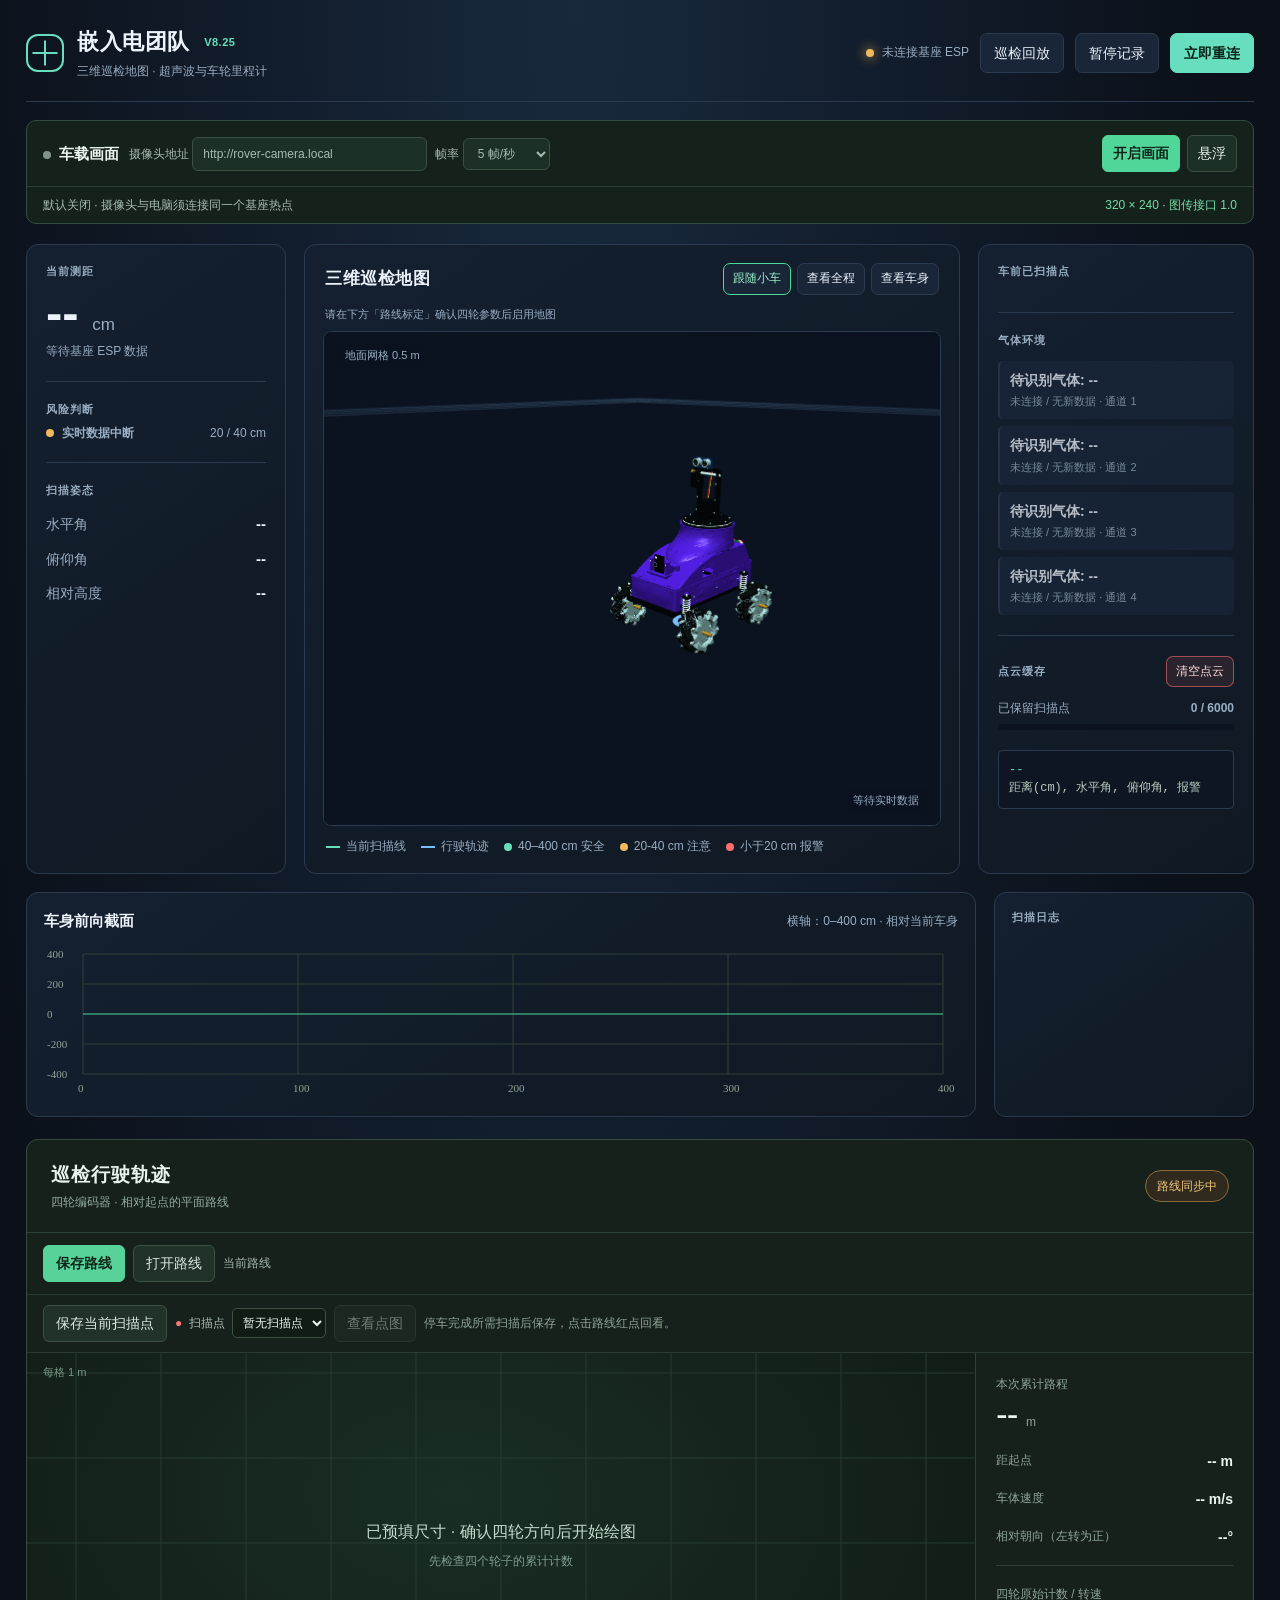
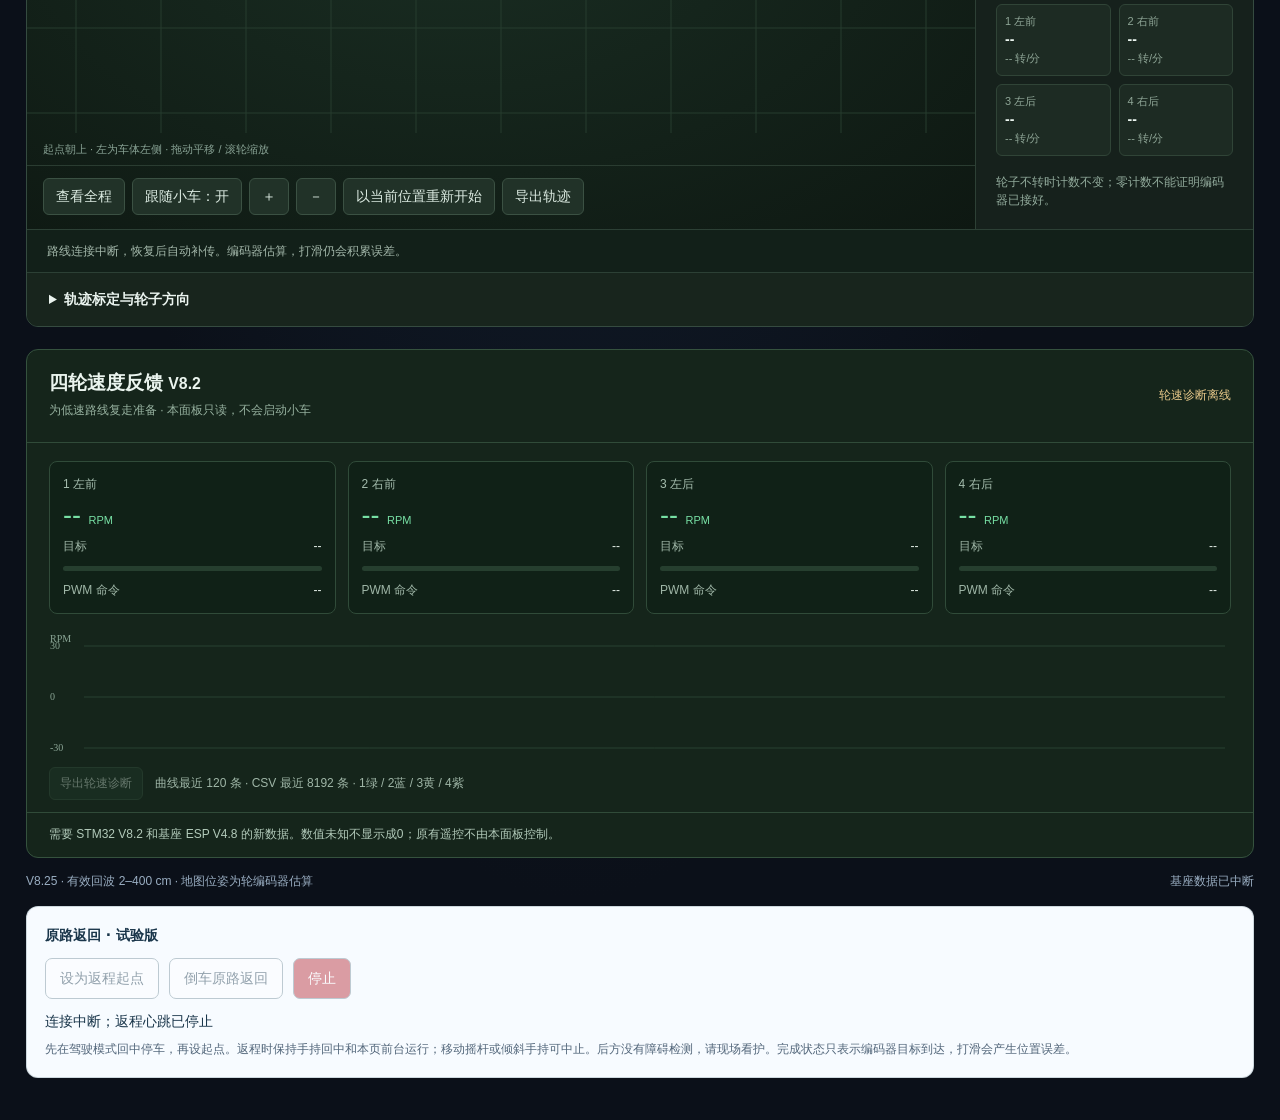
==== commit 5032479f: "网页 V8.25 按有效超声波实测距离绘图并保留无回波空缺" ====
--- a/project/gimbal-3d-scan.html
+++ b/project/gimbal-3d-scan.html
@@ -3,7 +3,7 @@
 <head>
   <meta charset="utf-8">
   <meta name="viewport" content="width=device-width, initial-scale=1">
-  <title>三维巡检地图 · V8.24</title>
+  <title>三维巡检地图 · V8.25</title>
   <style>
     :root { --bg:#0d1210; --panel:#151d19; --panel-2:#1b2620; --line:#304139; --text:#edf4ef; --muted:#92a69a; --green:#4bda9a; --amber:#f0b95b; --red:#ff6d6d; }
     * { box-sizing:border-box; } body { margin:0; background:var(--bg); color:var(--text); font:14px/1.45 "Segoe UI","Microsoft YaHei",sans-serif; }
@@ -49,14 +49,14 @@
 </head>
 <body data-scan-page="3d">
   <main class="app">
-    <header class="top"><div class="identity"><div class="mark" aria-hidden="true"></div><div><h1>嵌入电团队 <span class="version">V8.24</span></h1><p class="subtitle">三维巡检地图 · 超声波与车轮里程计</p></div></div><div class="top-actions"><span class="stream"><i id="streamDot"></i><span id="streamText">正在连接基座 ESP</span></span><a id="demo-launch" class="btn" style="text-decoration:none" href="?demo=1">巡检回放</a><button id="pause" class="btn" type="button">暂停记录</button><button id="connect" class="btn btn-primary" type="button">立即重连</button></div></header>
+    <header class="top"><div class="identity"><div class="mark" aria-hidden="true"></div><div><h1>嵌入电团队 <span class="version">V8.25</span></h1><p class="subtitle">三维巡检地图 · 超声波与车轮里程计</p></div></div><div class="top-actions"><span class="stream"><i id="streamDot"></i><span id="streamText">正在连接基座 ESP</span></span><a id="demo-launch" class="btn" style="text-decoration:none" href="?demo=1">巡检回放</a><button id="pause" class="btn" type="button">暂停记录</button><button id="connect" class="btn btn-primary" type="button">立即重连</button></div></header>
     <section class="layout">
       <aside class="panel side left"><div class="reading"><div class="eyebrow">当前测距</div><div class="distance"><span id="distance">--</span> <span>cm</span></div><div class="signal" id="echoText">等待 HC-SR04 数据</div></div><div class="divider"></div><div><div class="eyebrow">风险判断</div><div class="status"><strong><i id="statusDot"></i><span id="status">等待数据</span></strong><span>20 / 40 cm</span></div></div><div class="divider"></div><div><div class="eyebrow">扫描姿态</div><div class="metric-list"><div class="metric"><span>水平角</span><strong id="yaw">-- deg</strong></div><div class="metric"><span>俯仰角</span><strong id="pitch">-- deg</strong></div><div class="metric"><span>相对高度</span><strong id="height">-- cm</strong></div></div></div></aside>
-      <section class="panel scene-panel"><div class="scene-head"><strong>三维巡检地图</strong><div class="scene-tools"><button id="followRover" class="btn btn-compact" type="button" aria-pressed="true">跟随小车</button><button id="overview" class="btn btn-compact" type="button">查看全程</button><button id="roverView" class="btn btn-compact" type="button" aria-pressed="false">查看车身</button></div></div><div id="mapStatus" role="status">等待轮编码器位姿</div><div id="scene" aria-label="三维巡检地图，可旋转缩放"><span class="corner tl">地面网格 0.5 m</span><span class="corner br" id="sceneReadout">-- cm<br>-- deg / -- deg</span></div><div class="legend"><span><b class="scan"></b>当前扫描线</span><span><b class="scan" style="background:#78bfff"></b>行驶轨迹</span><span id="planLegend" hidden><b class="scan" style="background:#f0b95b"></b>避障路径</span><span><b class="now"></b>40-150 cm 安全</span><span><b></b>20-40 cm 注意</span><span><b class="alert"></b>小于20 cm 报警</span></div></section>
+      <section class="panel scene-panel"><div class="scene-head"><strong>三维巡检地图</strong><div class="scene-tools"><button id="followRover" class="btn btn-compact" type="button" aria-pressed="true">跟随小车</button><button id="overview" class="btn btn-compact" type="button">查看全程</button><button id="roverView" class="btn btn-compact" type="button" aria-pressed="false">查看车身</button></div></div><div id="mapStatus" role="status">等待轮编码器位姿</div><div id="scene" aria-label="三维巡检地图，可旋转缩放"><span class="corner tl">地面网格 0.5 m</span><span class="corner br" id="sceneReadout">-- cm<br>-- deg / -- deg</span></div><div class="legend"><span><b class="scan"></b>当前扫描线</span><span><b class="scan" style="background:#78bfff"></b>行驶轨迹</span><span id="planLegend" hidden><b class="scan" style="background:#f0b95b"></b>避障路径</span><span><b class="now"></b>40–400 cm 安全</span><span><b></b>20-40 cm 注意</span><span><b class="alert"></b>小于20 cm 报警</span></div></section>
       <aside class="panel side right"><div class="eyebrow">车前已扫描点</div><div id="targets" class="target-list"></div><div class="divider"></div><div class="eyebrow">气体环境</div><div id="gasList" class="gas-list"><div class="gas-card"><strong>等待气体模块</strong><small>CH4 / O2 / CO / H2S</small></div></div><div class="divider"></div><div class="cache-head"><div class="eyebrow">点云缓存</div><button id="clearPoints" class="btn btn-danger btn-compact" type="button" title="清除全部已记录扫描点">清空点云</button></div><div class="point-bar"><div class="bar-row"><span>已保留扫描点</span><strong id="pointCount">0 / 6000</strong></div><div class="bar"><i id="pointFill"></i></div></div><div class="raw"><strong id="raw">等待数据</strong><br>距离(cm), 水平角, 俯仰角, 报警</div></aside>
     </section>
-    <section class="bottom"><section class="panel profile"><div class="profile-head"><strong>车身前向截面</strong><span>横轴：0–150 cm · 相对当前车身</span></div><canvas id="profile" aria-label="障碍物高度截面图"></canvas></section><aside class="panel log"><div class="eyebrow">扫描日志</div><ul id="log"></ul></aside></section>
-    <footer class="footer"><span>V8.24 · 扫描量程显示 150 cm · 地图位姿为轮编码器估算</span><span id="update">更新于 --:--:--</span></footer>
+    <section class="bottom"><section class="panel profile"><div class="profile-head"><strong>车身前向截面</strong><span>横轴：0–400 cm · 相对当前车身</span></div><canvas id="profile" aria-label="障碍物高度截面图"></canvas></section><aside class="panel log"><div class="eyebrow">扫描日志</div><ul id="log"></ul></aside></section>
+    <footer class="footer"><span>V8.25 · 有效回波 2–400 cm · 地图位姿为轮编码器估算</span><span id="update">更新于 --:--:--</span></footer>
   </main>
   <!-- V8.12 / 2026-09-21: 实时与回看共用原版详细云台模型；移除实时半透明锥体，保留细射线/测距点。仅网页变更，接线与固件不变。 -->
   <!-- V8.11 / 2026-09-21: 路线点保存当前扫描快照并独立回看；仅网页功能更新，固件和全部接线不变。 -->
@@ -65,9 +65,9 @@
   <script src="OrbitControls.umd.js?v=8.14"></script>
   <script src="rover-model-data.js?v=8.18"></script>
   <script src="gimbal-model.js?v=8.18"></script>
-  <script src="scan-snapshot.js?v=8.21"></script>
-  <script src="rover-demo.js?v=8.21"></script>
-  <script src="vehicle-route.js?v=8.21"></script>
+  <script src="scan-snapshot.js?v=8.25"></script>
+  <script src="rover-demo.js?v=8.25"></script>
+  <script src="vehicle-route.js?v=8.25"></script>
   <script src="route-log.js?v=8.19"></script>
   <script src="wheel-speed-panel.js?v=8.24"></script>
   <script src="camera-panel.js?v=8.17"></script>
@@ -77,7 +77,7 @@
 
     // CAD model and map use one linear scale. Route X is forward and Y is left.
     const UNITS_PER_METER=400, UNITS_PER_CM=4;
-    const DISPLAY_RANGE_CM=150, NEAR_RANGE_CM=60, NEAR_RANGE_RATIO=.8, HEIGHT_RANGE_CM=90;
+    const DISPLAY_RANGE_CM = 400;
     const MAX_POINTS=6000, VOXEL_SIZE=12, POSE_WAIT_MS=1200;
     const simulated=window.RoverDemo.enabled;
     const routeEngine=window.VehicleRoute.engine;
@@ -137,8 +137,8 @@
     beam.frustumCulled=false;
     current.visible=beam.visible=false;scene.add(current,beam);
 
-    function rangeRatio(distance){const d=Math.max(0,Math.min(DISPLAY_RANGE_CM,distance));return d<=NEAR_RANGE_CM?d/NEAR_RANGE_CM*NEAR_RANGE_RATIO:NEAR_RANGE_RATIO+(d-NEAR_RANGE_CM)/(DISPLAY_RANGE_CM-NEAR_RANGE_CM)*(1-NEAR_RANGE_RATIO);}
-    function heightRatio(height){const sign=height<0?-1:1,value=Math.min(Math.abs(height),HEIGHT_RANGE_CM),ratio=value<=NEAR_RANGE_CM?value/NEAR_RANGE_CM*NEAR_RANGE_RATIO:NEAR_RANGE_RATIO+(value-NEAR_RANGE_CM)/(HEIGHT_RANGE_CM-NEAR_RANGE_CM)*(1-NEAR_RANGE_RATIO);return sign*ratio;}
+    function rangeRatio(distance) { return distance / DISPLAY_RANGE_CM; }
+    function heightRatio(height) { return height / DISPLAY_RANGE_CM; }
     const yawAxis=new THREE.Vector3(0,1,0);
     const worldPosition=pose=>new THREE.Vector3(pose.y*UNITS_PER_METER,0,pose.x*UNITS_PER_METER);
     function localPoint(distance,yaw,pitch){return rover.pointAt(distance*UNITS_PER_CM,yaw,pitch);}
@@ -316,10 +316,10 @@
       const L=39,R=15,T=15,B=25,oy=(T+h-B)/2,pw=w-L-R,ph=(h-T-B)/2;
       const x=d=>L+rangeRatio(d)*pw,y=v=>oy-heightRatio(v)*ph;
       pctx.font='11px Segoe UI';pctx.fillStyle='#92a69a';pctx.strokeStyle='#304139';
-      for(const v of [0,20,40,60,100,150]){
+      for(const v of [0,100,200,300,400]){
         pctx.beginPath();pctx.moveTo(x(v),T);pctx.lineTo(x(v),h-B);pctx.stroke();pctx.fillText(v,x(v)-5,h-7);
       }
-      for(const v of [-90,-60,-30,0,30,60,90]){
+      for(const v of [-400,-200,0,200,400]){
         pctx.strokeStyle=v===0?'#4bda9a':'#304139';
         pctx.beginPath();pctx.moveTo(L,y(v));pctx.lineTo(w-R,y(v));pctx.stroke();pctx.fillText(v,3,y(v)+4);
       }
@@ -344,8 +344,8 @@
       rover.setWheelSpeed(frame.wheelSpeed,performance.now(),frame.wheelPlaybackRate??1);
       const yaw=Number(frame.roll),pitch=-Number(frame.pitch),distance=Number(frame.distance);
       if(!Number.isFinite(yaw)||!Number.isFinite(pitch))return;
-      const link=frame.link===true,distanceValid=frame.distanceValid===true&&Number.isFinite(distance);
-      const inRange=distanceValid&&distance>=2&&distance<=DISPLAY_RANGE_CM;
+      const link=frame.link===true,distanceValid=frame.distanceValid===true&&Number.isFinite(distance)&&distance>=2&&distance<=DISPLAY_RANGE_CM;
+      const inRange=distanceValid;
       const danger=inRange&&distance<20,caution=inRange&&distance<40;
       Object.assign(state,{distance:distanceValid?distance:0,yaw,pitch,alarm:danger,distanceValid,link});
       yawAssembly.rotation.y=THREE.MathUtils.degToRad(yaw);
@@ -365,9 +365,9 @@
         $('echoText').textContent='HC-SR04 回波有效';$('echoText').style.color='var(--green)';
         $('height').textContent=link?height.toFixed(1)+' cm':'-- cm';
         $('raw').textContent=[distance.toFixed(1),Math.round(yaw),Math.round(pitch),danger?1:0].join(',');
-        $('status').textContent=!inRange?'范围外':danger?'报警':caution?'注意':'安全';
+        $('status').textContent=danger?'报警':caution?'注意':'安全';
         $('statusDot').className=!inRange?'':danger?'danger':caution?'':'safe';
-        $('sceneReadout').innerHTML=distance.toFixed(1)+' cm<br>'+(!inRange?'仅显示150 cm内':link?angle(yaw)+' / '+angle(pitch):'手持端失联');
+        $('sceneReadout').innerHTML=distance.toFixed(1)+' cm<br>'+(link?angle(yaw)+' / '+angle(pitch):'手持端失联');
       }else{
         $('distance').textContent='--';$('echoText').textContent='未收到有效超声波回波';
         $('echoText').style.color='var(--muted)';$('height').textContent='-- cm';
@@ -463,7 +463,7 @@
       const origin=worldPosition(routeEngine);
       const savedPoints=[...mapPoints.values()]
         .map(point=>({point,relative:point.pos.clone().sub(origin)}))
-        .filter(({relative})=>Math.hypot(relative.x,relative.z)<=2*UNITS_PER_METER)
+        .filter(({relative})=>Math.hypot(relative.x,relative.z)<=(DISPLAY_RANGE_CM+40)*UNITS_PER_CM)
         .slice(-800)
         .map(({point,relative})=>({distance:point.distance,yaw:point.yaw,pitch:point.pitch,
           position:relative.applyAxisAngle(yawAxis,-routeEngine.heading).multiplyScalar(1/UNITS_PER_METER).toArray()}));
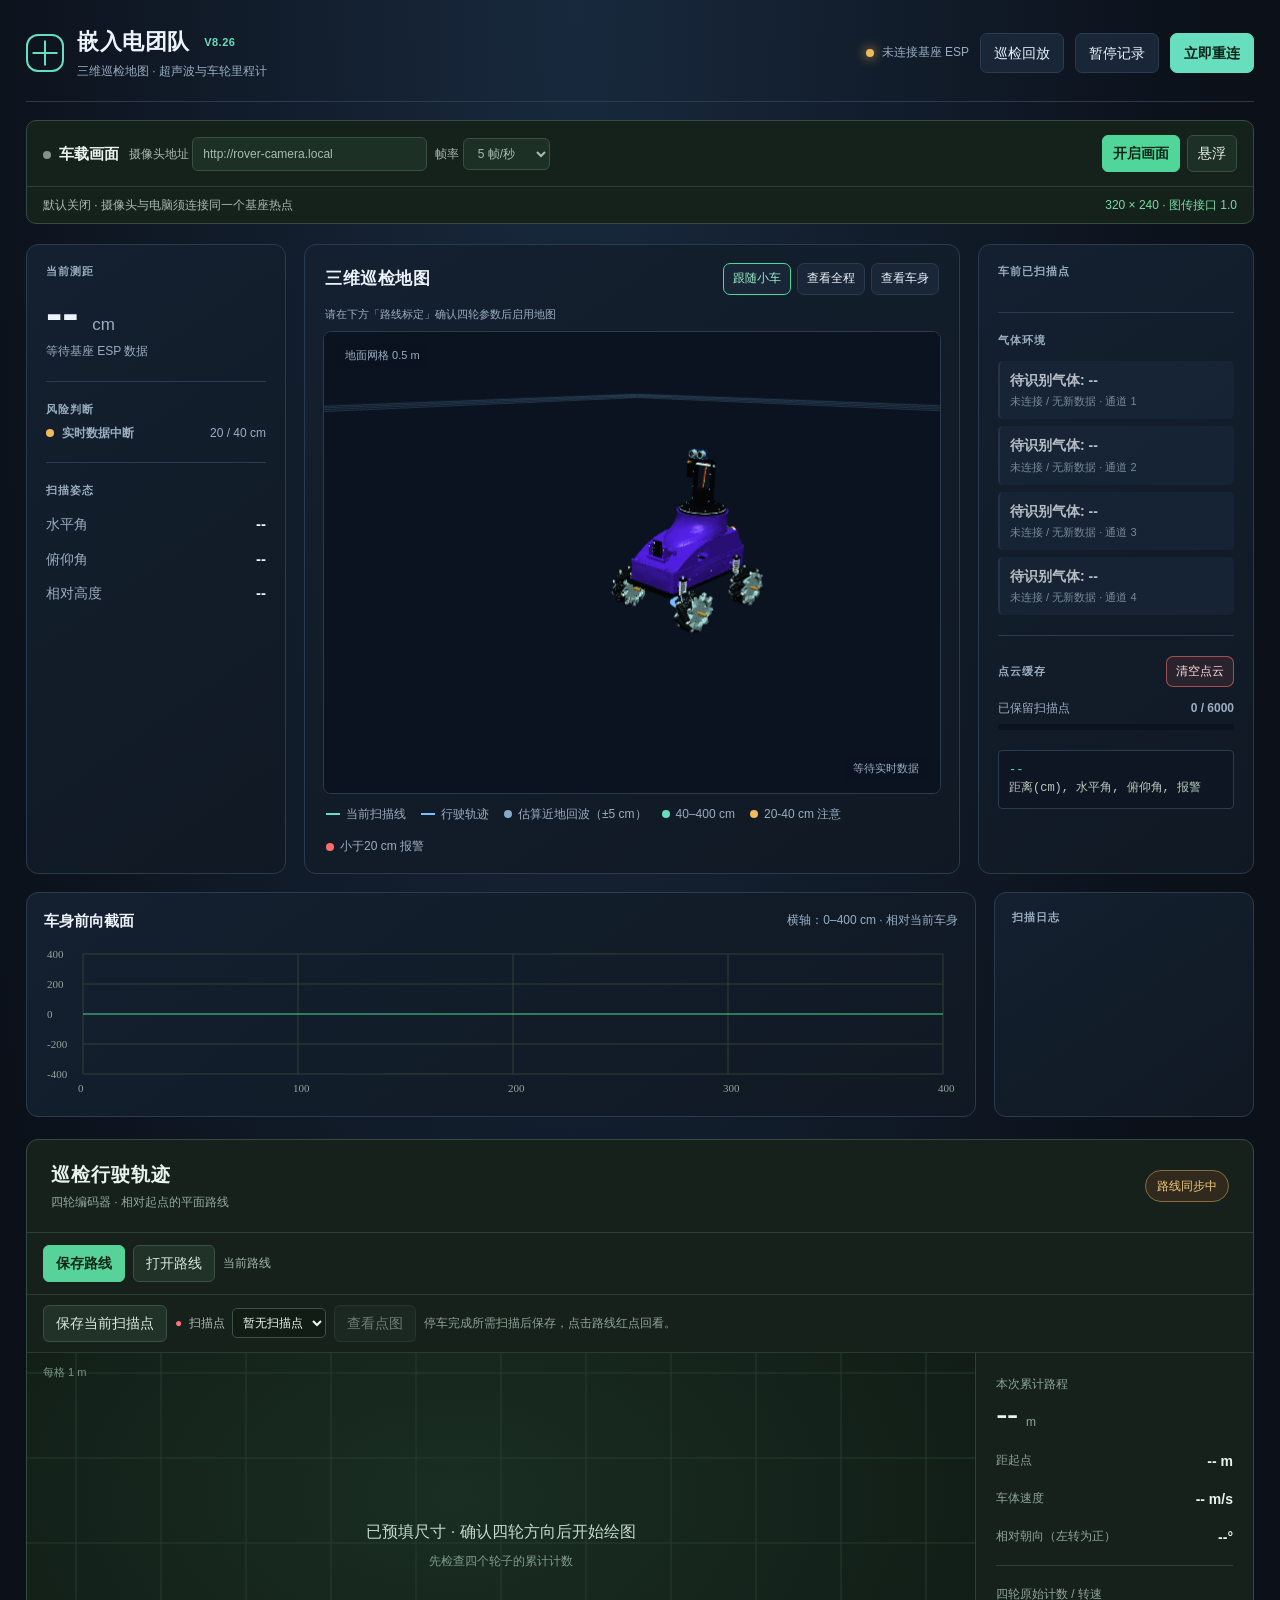
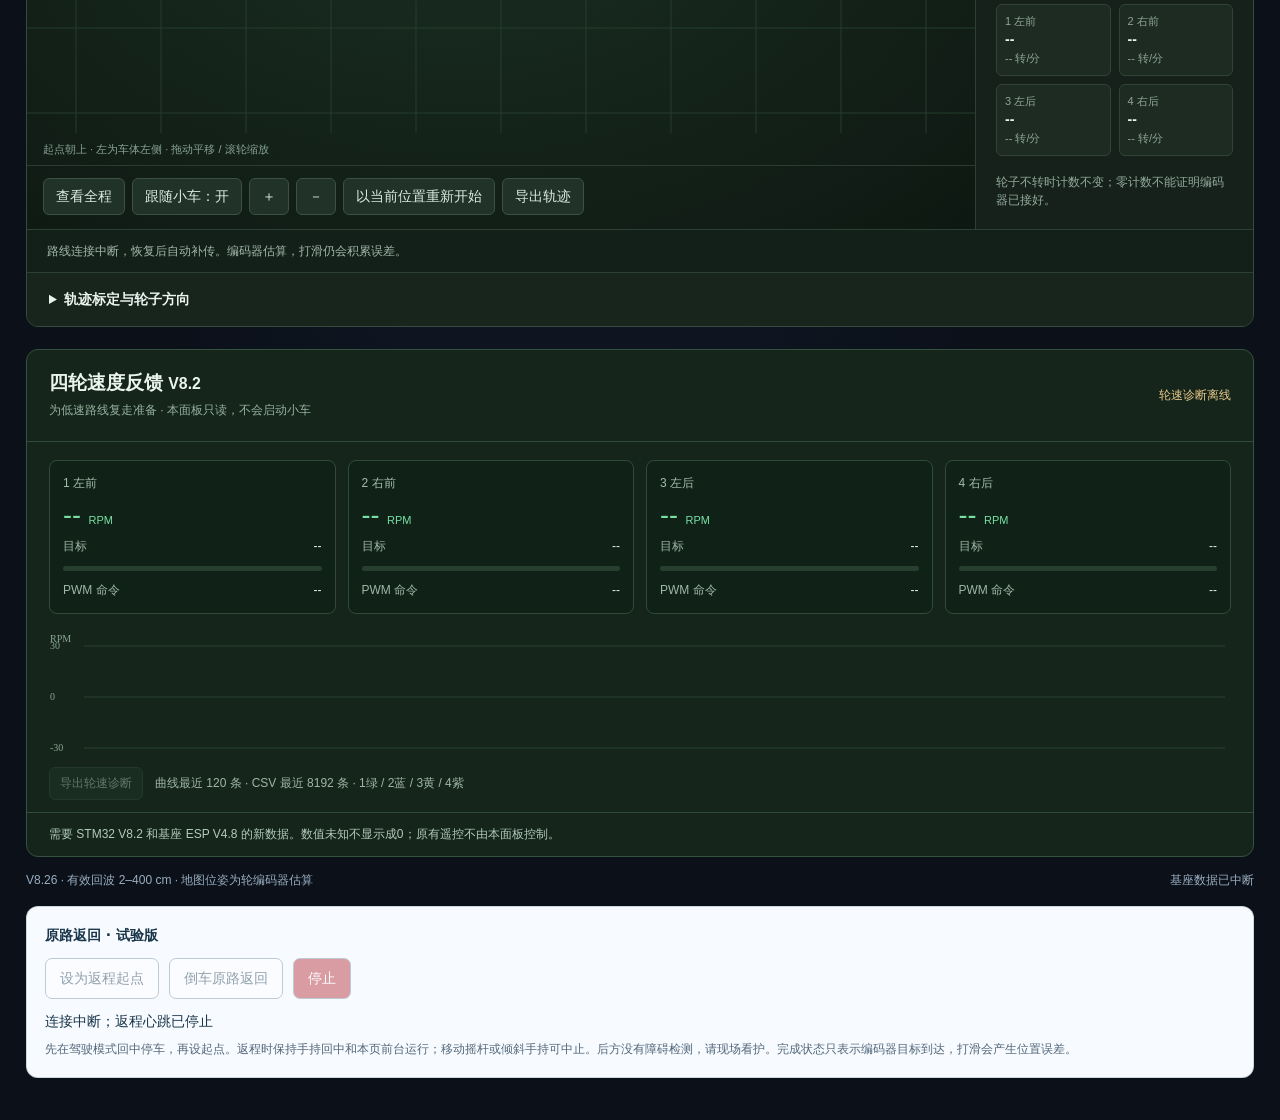
==== commit 07975a9d: "STM32 与三维网页 V8.26：定角复测并同步回波位姿" ====
--- a/project/gimbal-3d-scan.html
+++ b/project/gimbal-3d-scan.html
@@ -3,7 +3,7 @@
 <head>
   <meta charset="utf-8">
   <meta name="viewport" content="width=device-width, initial-scale=1">
-  <title>三维巡检地图 · V8.25</title>
+  <title>三维巡检地图 · V8.26</title>
   <style>
     :root { --bg:#0d1210; --panel:#151d19; --panel-2:#1b2620; --line:#304139; --text:#edf4ef; --muted:#92a69a; --green:#4bda9a; --amber:#f0b95b; --red:#ff6d6d; }
     * { box-sizing:border-box; } body { margin:0; background:var(--bg); color:var(--text); font:14px/1.45 "Segoe UI","Microsoft YaHei",sans-serif; }
@@ -49,14 +49,14 @@
 </head>
 <body data-scan-page="3d">
   <main class="app">
-    <header class="top"><div class="identity"><div class="mark" aria-hidden="true"></div><div><h1>嵌入电团队 <span class="version">V8.25</span></h1><p class="subtitle">三维巡检地图 · 超声波与车轮里程计</p></div></div><div class="top-actions"><span class="stream"><i id="streamDot"></i><span id="streamText">正在连接基座 ESP</span></span><a id="demo-launch" class="btn" style="text-decoration:none" href="?demo=1">巡检回放</a><button id="pause" class="btn" type="button">暂停记录</button><button id="connect" class="btn btn-primary" type="button">立即重连</button></div></header>
+    <header class="top"><div class="identity"><div class="mark" aria-hidden="true"></div><div><h1>嵌入电团队 <span class="version">V8.26</span></h1><p class="subtitle">三维巡检地图 · 超声波与车轮里程计</p></div></div><div class="top-actions"><span class="stream"><i id="streamDot"></i><span id="streamText">正在连接基座 ESP</span></span><a id="demo-launch" class="btn" style="text-decoration:none" href="?demo=1">巡检回放</a><button id="pause" class="btn" type="button">暂停记录</button><button id="connect" class="btn btn-primary" type="button">立即重连</button></div></header>
     <section class="layout">
       <aside class="panel side left"><div class="reading"><div class="eyebrow">当前测距</div><div class="distance"><span id="distance">--</span> <span>cm</span></div><div class="signal" id="echoText">等待 HC-SR04 数据</div></div><div class="divider"></div><div><div class="eyebrow">风险判断</div><div class="status"><strong><i id="statusDot"></i><span id="status">等待数据</span></strong><span>20 / 40 cm</span></div></div><div class="divider"></div><div><div class="eyebrow">扫描姿态</div><div class="metric-list"><div class="metric"><span>水平角</span><strong id="yaw">-- deg</strong></div><div class="metric"><span>俯仰角</span><strong id="pitch">-- deg</strong></div><div class="metric"><span>相对高度</span><strong id="height">-- cm</strong></div></div></div></aside>
-      <section class="panel scene-panel"><div class="scene-head"><strong>三维巡检地图</strong><div class="scene-tools"><button id="followRover" class="btn btn-compact" type="button" aria-pressed="true">跟随小车</button><button id="overview" class="btn btn-compact" type="button">查看全程</button><button id="roverView" class="btn btn-compact" type="button" aria-pressed="false">查看车身</button></div></div><div id="mapStatus" role="status">等待轮编码器位姿</div><div id="scene" aria-label="三维巡检地图，可旋转缩放"><span class="corner tl">地面网格 0.5 m</span><span class="corner br" id="sceneReadout">-- cm<br>-- deg / -- deg</span></div><div class="legend"><span><b class="scan"></b>当前扫描线</span><span><b class="scan" style="background:#78bfff"></b>行驶轨迹</span><span id="planLegend" hidden><b class="scan" style="background:#f0b95b"></b>避障路径</span><span><b class="now"></b>40–400 cm 安全</span><span><b></b>20-40 cm 注意</span><span><b class="alert"></b>小于20 cm 报警</span></div></section>
+      <section class="panel scene-panel"><div class="scene-head"><strong>三维巡检地图</strong><div class="scene-tools"><button id="followRover" class="btn btn-compact" type="button" aria-pressed="true">跟随小车</button><button id="overview" class="btn btn-compact" type="button">查看全程</button><button id="roverView" class="btn btn-compact" type="button" aria-pressed="false">查看车身</button></div></div><div id="mapStatus" role="status">等待轮编码器位姿</div><div id="scene" aria-label="三维巡检地图，可旋转缩放"><span class="corner tl">地面网格 0.5 m</span><span class="corner br" id="sceneReadout">-- cm<br>-- deg / -- deg</span></div><div class="legend"><span><b class="scan"></b>当前扫描线</span><span><b class="scan" style="background:#78bfff"></b>行驶轨迹</span><span id="planLegend" hidden><b class="scan" style="background:#f0b95b"></b>避障路径</span><span><b style="background:#87aac7"></b>估算近地回波（±5 cm）</span><span><b class="now"></b>40–400 cm</span><span><b></b>20-40 cm 注意</span><span><b class="alert"></b>小于20 cm 报警</span></div></section>
       <aside class="panel side right"><div class="eyebrow">车前已扫描点</div><div id="targets" class="target-list"></div><div class="divider"></div><div class="eyebrow">气体环境</div><div id="gasList" class="gas-list"><div class="gas-card"><strong>等待气体模块</strong><small>CH4 / O2 / CO / H2S</small></div></div><div class="divider"></div><div class="cache-head"><div class="eyebrow">点云缓存</div><button id="clearPoints" class="btn btn-danger btn-compact" type="button" title="清除全部已记录扫描点">清空点云</button></div><div class="point-bar"><div class="bar-row"><span>已保留扫描点</span><strong id="pointCount">0 / 6000</strong></div><div class="bar"><i id="pointFill"></i></div></div><div class="raw"><strong id="raw">等待数据</strong><br>距离(cm), 水平角, 俯仰角, 报警</div></aside>
     </section>
     <section class="bottom"><section class="panel profile"><div class="profile-head"><strong>车身前向截面</strong><span>横轴：0–400 cm · 相对当前车身</span></div><canvas id="profile" aria-label="障碍物高度截面图"></canvas></section><aside class="panel log"><div class="eyebrow">扫描日志</div><ul id="log"></ul></aside></section>
-    <footer class="footer"><span>V8.25 · 有效回波 2–400 cm · 地图位姿为轮编码器估算</span><span id="update">更新于 --:--:--</span></footer>
+    <footer class="footer"><span>V8.26 · 有效回波 2–400 cm · 地图位姿为轮编码器估算</span><span id="update">更新于 --:--:--</span></footer>
   </main>
   <!-- V8.12 / 2026-09-21: 实时与回看共用原版详细云台模型；移除实时半透明锥体，保留细射线/测距点。仅网页变更，接线与固件不变。 -->
   <!-- V8.11 / 2026-09-21: 路线点保存当前扫描快照并独立回看；仅网页功能更新，固件和全部接线不变。 -->
@@ -117,7 +117,7 @@
     scanGeometry.setAttribute('color',scanColorAttr);
     scanGeometry.setDrawRange(0,0);
     const cloud=new THREE.Points(scanGeometry,new THREE.PointsMaterial({
-      vertexColors:true,size:2.5,sizeAttenuation:false,transparent:true,opacity:.85
+      vertexColors:true,size:3.5,sizeAttenuation:false,transparent:true,opacity:.85
     }));
     cloud.name='world-scan-points';cloud.frustumCulled=false;scene.add(cloud);
     const trail=new THREE.LineSegments(new THREE.BufferGeometry(),
@@ -173,7 +173,8 @@
       slots[slot]=cell;nextSlot=(slot+1)%MAX_POINTS;
       mapPoints.set(cell,{distance:frame.distance,yaw:frame.yaw,pitch:frame.pitch,pos});
       pos.toArray(scanPositions,slot*3);
-      new THREE.Color(distanceColor(frame.distance)).toArray(scanColors,slot*3);
+      const nearFloor=frame.pitch<0 && Math.abs(pos.y)<=5*UNITS_PER_CM && frame.distance>=40;
+      new THREE.Color(nearFloor?0x87aac7:distanceColor(frame.distance)).toArray(scanColors,slot*3);
       updateCloud();
     }
     function clearPointCloud(){
@@ -207,7 +208,7 @@
       const sequence=frame.sequence>>>0;
       if(!latestScan||latestScan.sequence!==sequence)latestScan={...reading,sequence,at:now-age};
       if(latestScan.queued)return;
-      // STM32 sends T(seq), then E1(seq+1) with the MCU uptime from that cycle.
+      // The encoder stamp paired with scan T(seq) is E1(seq+1).
       const sample=Array.isArray(odometry.samples)&&odometry.samples.find(sample=>
         Array.isArray(sample)&&sample[0]===((sequence+1)>>>0));
       if(!sample||!Number.isInteger(sample[1]))return;
@@ -304,9 +305,9 @@
       const closest=[...nearby].sort((a,b)=>a.distance-b.distance).slice(0,3);
       $('targets').innerHTML=closest.map((p,i)=>{
         const level=p.distance<20?'danger':p.distance>=40?'safe':'';
-        return '<div class="target '+level+'"><div class="target-head"><strong>目标 '+(i+1)+
+        return '<div class="target '+level+'"><div class="target-head"><strong>回波点 '+(i+1)+
           '</strong><strong>'+p.distance.toFixed(1)+' cm</strong></div><small>方位 '+angle(p.yaw)+
-          ' · 高度 '+Math.round(p.height)+' cm</small></div>';
+          ' · 相对探头高度 '+Math.round(p.height)+' cm</small></div>';
       }).join('');
     }
     function drawProfile(nearby=nearbyPoints()){
@@ -369,10 +370,10 @@
         $('statusDot').className=!inRange?'':danger?'danger':caution?'':'safe';
         $('sceneReadout').innerHTML=distance.toFixed(1)+' cm<br>'+(link?angle(yaw)+' / '+angle(pitch):'手持端失联');
       }else{
-        $('distance').textContent='--';$('echoText').textContent='未收到有效超声波回波';
+        $('distance').textContent='--';$('echoText').textContent='当前角度无有效测距';
         $('echoText').style.color='var(--muted)';$('height').textContent='-- cm';
         $('raw').textContent=['--',Math.round(yaw),Math.round(pitch),0].join(',');
-        $('status').textContent='无回波';$('statusDot').className='';
+        $('status').textContent='无有效测距';$('statusDot').className='';
         $('sceneReadout').innerHTML='无有效回波<br>'+(link?angle(yaw)+' / '+angle(pitch):'手持端失联');
       }
       if(frame.sequence!==lastSequence&&Date.now()-lastLogAt>=900){
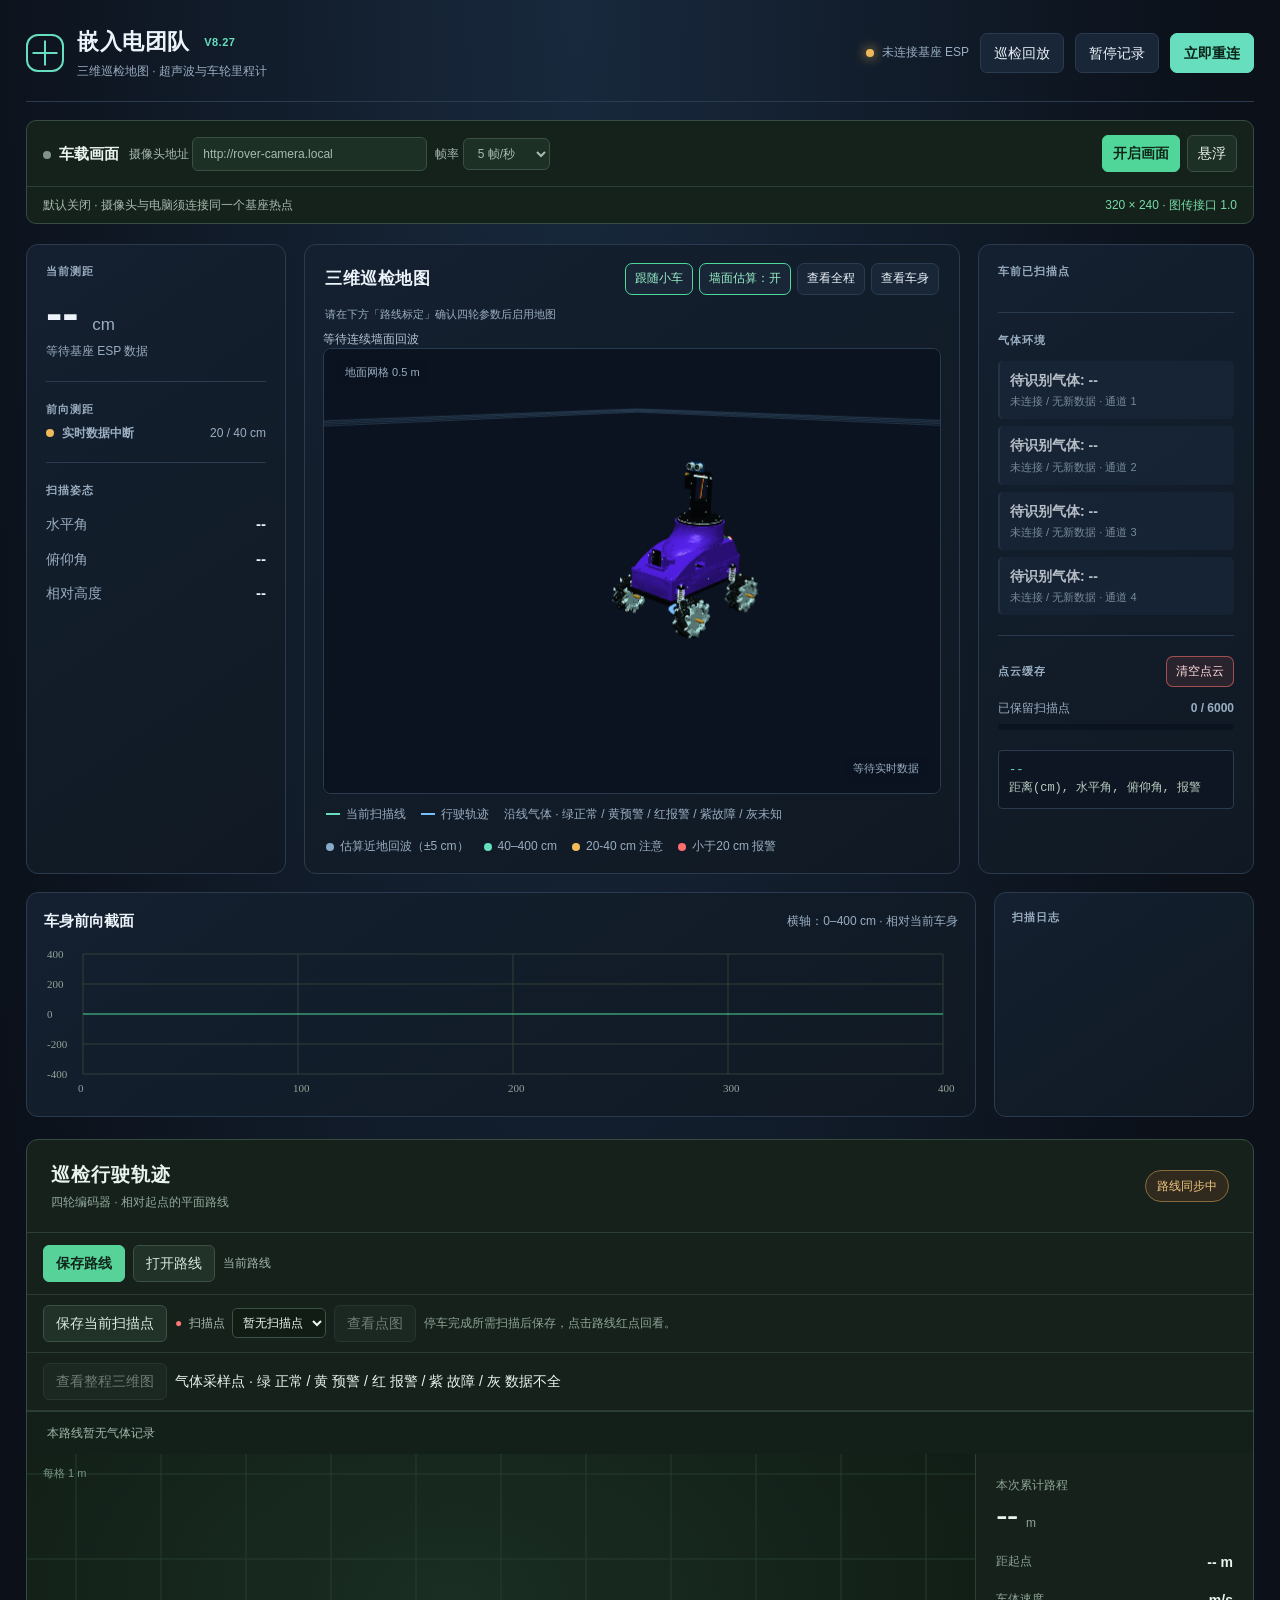
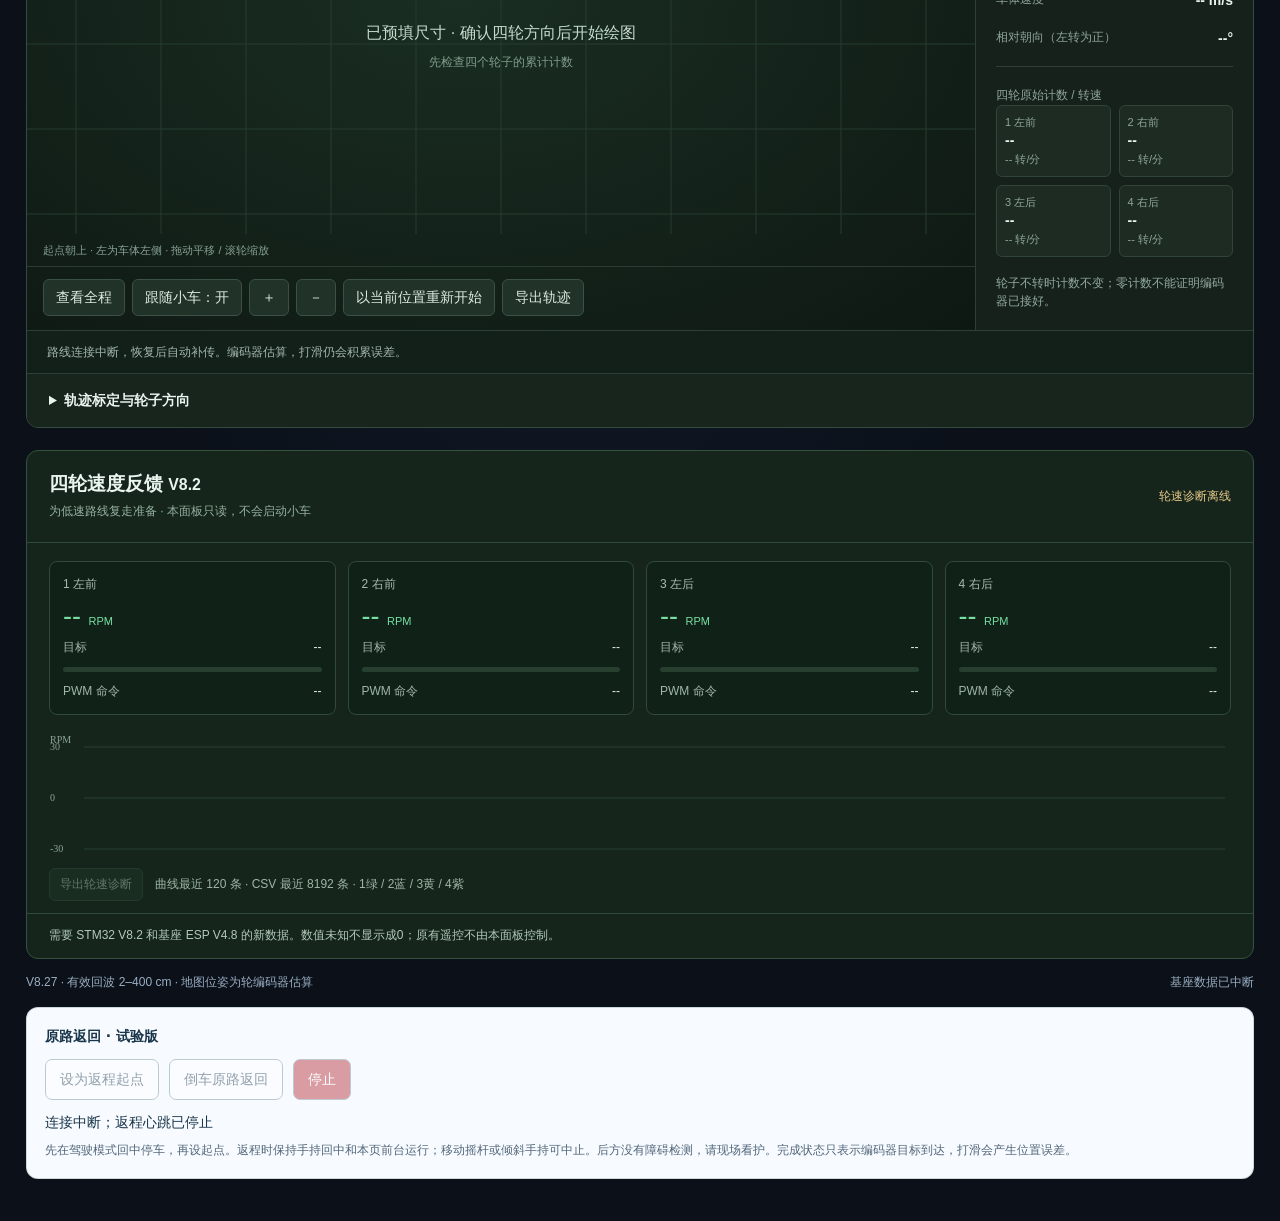
==== commit b78fd609: "网页 V8.27：拟合石质墙面并保存沿线气体状态" ====
--- a/project/gimbal-3d-scan.html
+++ b/project/gimbal-3d-scan.html
@@ -3,7 +3,7 @@
 <head>
   <meta charset="utf-8">
   <meta name="viewport" content="width=device-width, initial-scale=1">
-  <title>三维巡检地图 · V8.26</title>
+  <title>三维巡检地图 · V8.27</title>
   <style>
     :root { --bg:#0d1210; --panel:#151d19; --panel-2:#1b2620; --line:#304139; --text:#edf4ef; --muted:#92a69a; --green:#4bda9a; --amber:#f0b95b; --red:#ff6d6d; }
     * { box-sizing:border-box; } body { margin:0; background:var(--bg); color:var(--text); font:14px/1.45 "Segoe UI","Microsoft YaHei",sans-serif; }
@@ -49,14 +49,14 @@
 </head>
 <body data-scan-page="3d">
   <main class="app">
-    <header class="top"><div class="identity"><div class="mark" aria-hidden="true"></div><div><h1>嵌入电团队 <span class="version">V8.26</span></h1><p class="subtitle">三维巡检地图 · 超声波与车轮里程计</p></div></div><div class="top-actions"><span class="stream"><i id="streamDot"></i><span id="streamText">正在连接基座 ESP</span></span><a id="demo-launch" class="btn" style="text-decoration:none" href="?demo=1">巡检回放</a><button id="pause" class="btn" type="button">暂停记录</button><button id="connect" class="btn btn-primary" type="button">立即重连</button></div></header>
+    <header class="top"><div class="identity"><div class="mark" aria-hidden="true"></div><div><h1>嵌入电团队 <span class="version">V8.27</span></h1><p class="subtitle">三维巡检地图 · 超声波与车轮里程计</p></div></div><div class="top-actions"><span class="stream"><i id="streamDot"></i><span id="streamText">正在连接基座 ESP</span></span><a id="demo-launch" class="btn" style="text-decoration:none" href="?demo=1">巡检回放</a><button id="pause" class="btn" type="button">暂停记录</button><button id="connect" class="btn btn-primary" type="button">立即重连</button></div></header>
     <section class="layout">
-      <aside class="panel side left"><div class="reading"><div class="eyebrow">当前测距</div><div class="distance"><span id="distance">--</span> <span>cm</span></div><div class="signal" id="echoText">等待 HC-SR04 数据</div></div><div class="divider"></div><div><div class="eyebrow">风险判断</div><div class="status"><strong><i id="statusDot"></i><span id="status">等待数据</span></strong><span>20 / 40 cm</span></div></div><div class="divider"></div><div><div class="eyebrow">扫描姿态</div><div class="metric-list"><div class="metric"><span>水平角</span><strong id="yaw">-- deg</strong></div><div class="metric"><span>俯仰角</span><strong id="pitch">-- deg</strong></div><div class="metric"><span>相对高度</span><strong id="height">-- cm</strong></div></div></div></aside>
-      <section class="panel scene-panel"><div class="scene-head"><strong>三维巡检地图</strong><div class="scene-tools"><button id="followRover" class="btn btn-compact" type="button" aria-pressed="true">跟随小车</button><button id="overview" class="btn btn-compact" type="button">查看全程</button><button id="roverView" class="btn btn-compact" type="button" aria-pressed="false">查看车身</button></div></div><div id="mapStatus" role="status">等待轮编码器位姿</div><div id="scene" aria-label="三维巡检地图，可旋转缩放"><span class="corner tl">地面网格 0.5 m</span><span class="corner br" id="sceneReadout">-- cm<br>-- deg / -- deg</span></div><div class="legend"><span><b class="scan"></b>当前扫描线</span><span><b class="scan" style="background:#78bfff"></b>行驶轨迹</span><span id="planLegend" hidden><b class="scan" style="background:#f0b95b"></b>避障路径</span><span><b style="background:#87aac7"></b>估算近地回波（±5 cm）</span><span><b class="now"></b>40–400 cm</span><span><b></b>20-40 cm 注意</span><span><b class="alert"></b>小于20 cm 报警</span></div></section>
+      <aside class="panel side left"><div class="reading"><div class="eyebrow">当前测距</div><div class="distance"><span id="distance">--</span> <span>cm</span></div><div class="signal" id="echoText">等待 HC-SR04 数据</div></div><div class="divider"></div><div><div class="eyebrow">前向测距</div><div class="status"><strong><i id="statusDot"></i><span id="status">等待数据</span></strong><span>20 / 40 cm</span></div></div><div class="divider"></div><div><div class="eyebrow">扫描姿态</div><div class="metric-list"><div class="metric"><span>水平角</span><strong id="yaw">-- deg</strong></div><div class="metric"><span>俯仰角</span><strong id="pitch">-- deg</strong></div><div class="metric"><span>相对高度</span><strong id="height">-- cm</strong></div></div></div></aside>
+      <section class="panel scene-panel"><div class="scene-head"><strong>三维巡检地图</strong><div class="scene-tools"><button id="followRover" class="btn btn-compact" type="button" aria-pressed="true">跟随小车</button><button id="wallsToggle" class="btn btn-compact" type="button" aria-pressed="true">墙面估算：开</button><button id="overview" class="btn btn-compact" type="button">查看全程</button><button id="roverView" class="btn btn-compact" type="button" aria-pressed="false">查看车身</button></div></div><div id="mapStatus" role="status">等待轮编码器位姿</div><div id="wallStatus" style="font-size:12px;color:#b8c8d8">等待连续墙面回波</div><div id="routeGasAlert" role="status" hidden></div><div id="scene" aria-label="三维巡检地图，可旋转缩放"><span class="corner tl">地面网格 0.5 m</span><span class="corner br" id="sceneReadout">-- cm<br>-- deg / -- deg</span></div><div class="legend"><span><b class="scan"></b>当前扫描线</span><span><b class="scan" style="background:#78bfff"></b>行驶轨迹</span><span>沿线气体 · 绿正常 / 黄预警 / 红报警 / 紫故障 / 灰未知</span><span id="planLegend" hidden><b class="scan" style="background:#f0b95b"></b>避障路径</span><span><b style="background:#87aac7"></b>估算近地回波（±5 cm）</span><span><b class="now"></b>40–400 cm</span><span><b></b>20-40 cm 注意</span><span><b class="alert"></b>小于20 cm 报警</span></div></section>
       <aside class="panel side right"><div class="eyebrow">车前已扫描点</div><div id="targets" class="target-list"></div><div class="divider"></div><div class="eyebrow">气体环境</div><div id="gasList" class="gas-list"><div class="gas-card"><strong>等待气体模块</strong><small>CH4 / O2 / CO / H2S</small></div></div><div class="divider"></div><div class="cache-head"><div class="eyebrow">点云缓存</div><button id="clearPoints" class="btn btn-danger btn-compact" type="button" title="清除全部已记录扫描点">清空点云</button></div><div class="point-bar"><div class="bar-row"><span>已保留扫描点</span><strong id="pointCount">0 / 6000</strong></div><div class="bar"><i id="pointFill"></i></div></div><div class="raw"><strong id="raw">等待数据</strong><br>距离(cm), 水平角, 俯仰角, 报警</div></aside>
     </section>
     <section class="bottom"><section class="panel profile"><div class="profile-head"><strong>车身前向截面</strong><span>横轴：0–400 cm · 相对当前车身</span></div><canvas id="profile" aria-label="障碍物高度截面图"></canvas></section><aside class="panel log"><div class="eyebrow">扫描日志</div><ul id="log"></ul></aside></section>
-    <footer class="footer"><span>V8.26 · 有效回波 2–400 cm · 地图位姿为轮编码器估算</span><span id="update">更新于 --:--:--</span></footer>
+    <footer class="footer"><span>V8.27 · 有效回波 2–400 cm · 地图位姿为轮编码器估算</span><span id="update">更新于 --:--:--</span></footer>
   </main>
   <!-- V8.12 / 2026-09-21: 实时与回看共用原版详细云台模型；移除实时半透明锥体，保留细射线/测距点。仅网页变更，接线与固件不变。 -->
   <!-- V8.11 / 2026-09-21: 路线点保存当前扫描快照并独立回看；仅网页功能更新，固件和全部接线不变。 -->
@@ -65,9 +65,11 @@
   <script src="OrbitControls.umd.js?v=8.14"></script>
   <script src="rover-model-data.js?v=8.18"></script>
   <script src="gimbal-model.js?v=8.18"></script>
-  <script src="scan-snapshot.js?v=8.25"></script>
-  <script src="rover-demo.js?v=8.25"></script>
-  <script src="vehicle-route.js?v=8.25"></script>
+  <script src="route-gas.js?v=8.27"></script>
+  <script src="scan-walls.js?v=8.27"></script>
+  <script src="scan-snapshot.js?v=8.27"></script>
+  <script src="rover-demo.js?v=8.27"></script>
+  <script src="vehicle-route.js?v=8.27"></script>
   <script src="route-log.js?v=8.19"></script>
   <script src="wheel-speed-panel.js?v=8.24"></script>
   <script src="camera-panel.js?v=8.17"></script>
@@ -111,6 +113,7 @@
 
     const scanPositions=new Float32Array(MAX_POINTS*3), scanColors=new Float32Array(MAX_POINTS*3);
     const scanGeometry=new THREE.BufferGeometry();
+    const wallPointIndex=new THREE.BufferAttribute(new Uint16Array(MAX_POINTS),1).setUsage(THREE.DynamicDrawUsage);
     const scanPositionAttr=new THREE.BufferAttribute(scanPositions,3).setUsage(THREE.DynamicDrawUsage);
     const scanColorAttr=new THREE.BufferAttribute(scanColors,3).setUsage(THREE.DynamicDrawUsage);
     scanGeometry.setAttribute('position',scanPositionAttr);
@@ -120,6 +123,35 @@
       vertexColors:true,size:3.5,sizeAttenuation:false,transparent:true,opacity:.85
     }));
     cloud.name='world-scan-points';cloud.frustumCulled=false;scene.add(cloud);
+    const walls=ScanWalls.layer(THREE,UNITS_PER_METER);
+    scene.add(walls.mesh);
+    let wallsDirty=false,lastWallBuild=-Infinity,wallSummary='等待连续墙面回波';
+    function wallSamples(){
+      return Array.from(mapPoints.values(),p=>({x:p.pos.x/UNITS_PER_METER,y:p.pos.y/UNITS_PER_METER,
+        z:p.pos.z/UNITS_PER_METER,yaw:p.yaw,pitch:p.pitch,distance:p.distance,station:p.station}));
+    }
+    function rebuildWalls(){
+      const samples=wallSamples(),result=walls.update(samples),remaining=[];
+      let i=0;
+      for(const p of mapPoints.values())if(!result.covered.has(samples[i++]))remaining.push(p.slot);
+      wallPointIndex.array.set(remaining);wallPointIndex.needsUpdate=true;
+      scanGeometry.setIndex(wallPointIndex);scanGeometry.setDrawRange(0,remaining.length);
+      wallsDirty=false;
+      wallSummary=result.panels?'已拟合多层墙面 · 石纹为示意材质':result.bands?
+        '已拟合水平轮廓 · 全扫描可补充墙面高度':'等待连续墙面回波';
+      $('wallStatus').textContent=wallSummary;
+    }
+    $('wallsToggle').onclick=()=>{
+      walls.mesh.visible=!walls.mesh.visible;
+      $('wallsToggle').setAttribute('aria-pressed',String(walls.mesh.visible));
+      $('wallsToggle').textContent='墙面估算：'+(walls.mesh.visible?'开':'关');
+      if(walls.mesh.visible)rebuildWalls();
+      else {scanGeometry.setIndex(null);scanGeometry.setDrawRange(0,mapPoints.size);$('wallStatus').textContent='仅显示原始扫描点';}
+    };
+    const gasDots=new THREE.Points(new THREE.BufferGeometry(),new THREE.PointsMaterial({
+      vertexColors:true,size:7,sizeAttenuation:false,depthTest:false}));
+    gasDots.renderOrder=3;gasDots.name='route-gas-observations';scene.add(gasDots);
+    let lastGasMark=null;
     const trail=new THREE.LineSegments(new THREE.BufferGeometry(),
       new THREE.LineBasicMaterial({color:0x78bfff,transparent:true,opacity:.88}));
     trail.name='world-route';trail.position.y=2;scene.add(trail);
@@ -159,7 +191,7 @@
       beamPosition.needsUpdate=true;
     }
     function updateCloud(){
-      scanGeometry.setDrawRange(0,mapPoints.size);
+      if(!scanGeometry.index)scanGeometry.setDrawRange(0,mapPoints.size);
       scanPositionAttr.needsUpdate=scanColorAttr.needsUpdate=true;
       $('pointCount').textContent=mapPoints.size+' / '+MAX_POINTS;
       $('pointFill').style.width=mapPoints.size/MAX_POINTS*100+'%';
@@ -171,7 +203,10 @@
       const slot=nextSlot;
       if(slots[slot]!==undefined)mapPoints.delete(slots[slot]);
       slots[slot]=cell;nextSlot=(slot+1)%MAX_POINTS;
-      mapPoints.set(cell,{distance:frame.distance,yaw:frame.yaw,pitch:frame.pitch,pos});
+      const station=[routeEngine.restarts,routeEngine.gaps,Math.round(pose.x*10),Math.round(pose.y*10),
+        Math.round(pose.heading*12)].join(',');
+      mapPoints.set(cell,{distance:frame.distance,yaw:frame.yaw,pitch:frame.pitch,pos,station,slot});
+      wallsDirty=true;
       pos.toArray(scanPositions,slot*3);
       const nearFloor=frame.pitch<0 && Math.abs(pos.y)<=5*UNITS_PER_CM && frame.distance>=40;
       new THREE.Color(nearFloor?0x87aac7:distanceColor(frame.distance)).toArray(scanColors,slot*3);
@@ -179,6 +214,8 @@
     }
     function clearPointCloud(){
       mapPoints.clear();slots.length=0;nextSlot=0;pendingScans.length=0;latestScan=null;
+      scanGeometry.setIndex(null);walls.update([]);wallsDirty=false;wallSummary='等待连续墙面回波';
+      if(walls.mesh.visible)$('wallStatus').textContent=wallSummary;
       current.visible=beam.visible=false;updateCloud();
     }
     function routeReady(now){
@@ -255,8 +292,18 @@
         '轮编码器估算 · 路线有缺口，点位可能偏移':'轮编码器估算 · 扫描点固定在地图上';
       if($('mapStatus').textContent!==status)$('mapStatus').textContent=status;
       updateTrail(route);
+      const marks=route.gasMarks||[],last=marks.at(-1);
+      if(last!==lastGasMark){
+        lastGasMark=last;gasDots.geometry.dispose();
+        gasDots.geometry=ScanSnapshotViewer.gasGeometry(THREE,marks);
+      }
     }
 function updateGas(gases) {
+  const reading=RouteGas.summarize(gases),alert=$('routeGasAlert');
+  alert.hidden=!['warning','alarm','fault'].includes(reading.level);
+  alert.style.color=RouteGas.colors[reading.level];
+  const message=alert.hidden?'':RouteGas.labels[reading.level]+' · '+reading.detail;
+  if(alert.textContent!==message)alert.textContent=message;
   const grid = document.getElementById('gasList');
   if (!grid) return;
   const rows = Array.isArray(gases) && gases.length ? gases :
@@ -366,7 +413,7 @@
         $('echoText').textContent='HC-SR04 回波有效';$('echoText').style.color='var(--green)';
         $('height').textContent=link?height.toFixed(1)+' cm':'-- cm';
         $('raw').textContent=[distance.toFixed(1),Math.round(yaw),Math.round(pitch),danger?1:0].join(',');
-        $('status').textContent=danger?'报警':caution?'注意':'安全';
+        $('status').textContent=danger?'过近报警':caution?'注意距离':'距离正常';
         $('statusDot').className=!inRange?'':danger?'danger':caution?'':'safe';
         $('sceneReadout').innerHTML=distance.toFixed(1)+' cm<br>'+(link?angle(yaw)+' / '+angle(pitch):'手持端失联');
       }else{
@@ -391,6 +438,7 @@
     }
     function animate(now){
       requestAnimationFrame(animate);
+      if(walls.mesh.visible&&wallsDirty&&now-lastWallBuild>=600){rebuildWalls();lastWallBuild=now;}
       const elapsed=lastAnimation===null?0:Math.min(50,now-lastAnimation);
       lastAnimation=now;rover.advanceWheels(now);
       const step=snapPose?1:1-Math.exp(-elapsed/105);
@@ -467,11 +515,12 @@
         .filter(({relative})=>Math.hypot(relative.x,relative.z)<=(DISPLAY_RANGE_CM+40)*UNITS_PER_CM)
         .slice(-800)
         .map(({point,relative})=>({distance:point.distance,yaw:point.yaw,pitch:point.pitch,
-          position:relative.applyAxisAngle(yawAxis,-routeEngine.heading).multiplyScalar(1/UNITS_PER_METER).toArray()}));
+          station:point.station,position:relative.applyAxisAngle(yawAxis,-routeEngine.heading).multiplyScalar(1/UNITS_PER_METER).toArray()}));
       if(!savedPoints.length)throw Error('当前位置附近没有可保存的点，请停车扫描并等待地图更新。');
       return {kind:'3d',points:savedPoints};
     }
     window.VehicleRoute.setScanCapture(captureScan);
+    window.VehicleRoute.setCloudCapture(wallSamples);
     if(simulated){
       $('planLegend').hidden=false;
       window.RoverDemo.attach({
@@ -517,10 +566,10 @@
           encoderSession=frame.odometry?.session;
           latestScan=null;pendingScans.length=0;
         }
-        window.VehicleRoute.feed(frame.odometry);
+        window.VehicleRoute.feed(frame.odometry,frame);
         refreshWorld();
         if(window.WheelSpeedPanel)window.WheelSpeedPanel.feed(frame.wheelSpeed);
-        updateGas(frame.gases);
+        updateGas(frame.online===true?frame.gases:[]);
         if(frame.online!==true){
           nextDelay=400;window.VehicleRoute.disconnect();refreshWorld();
           clearLiveTelemetry('stm32');return;
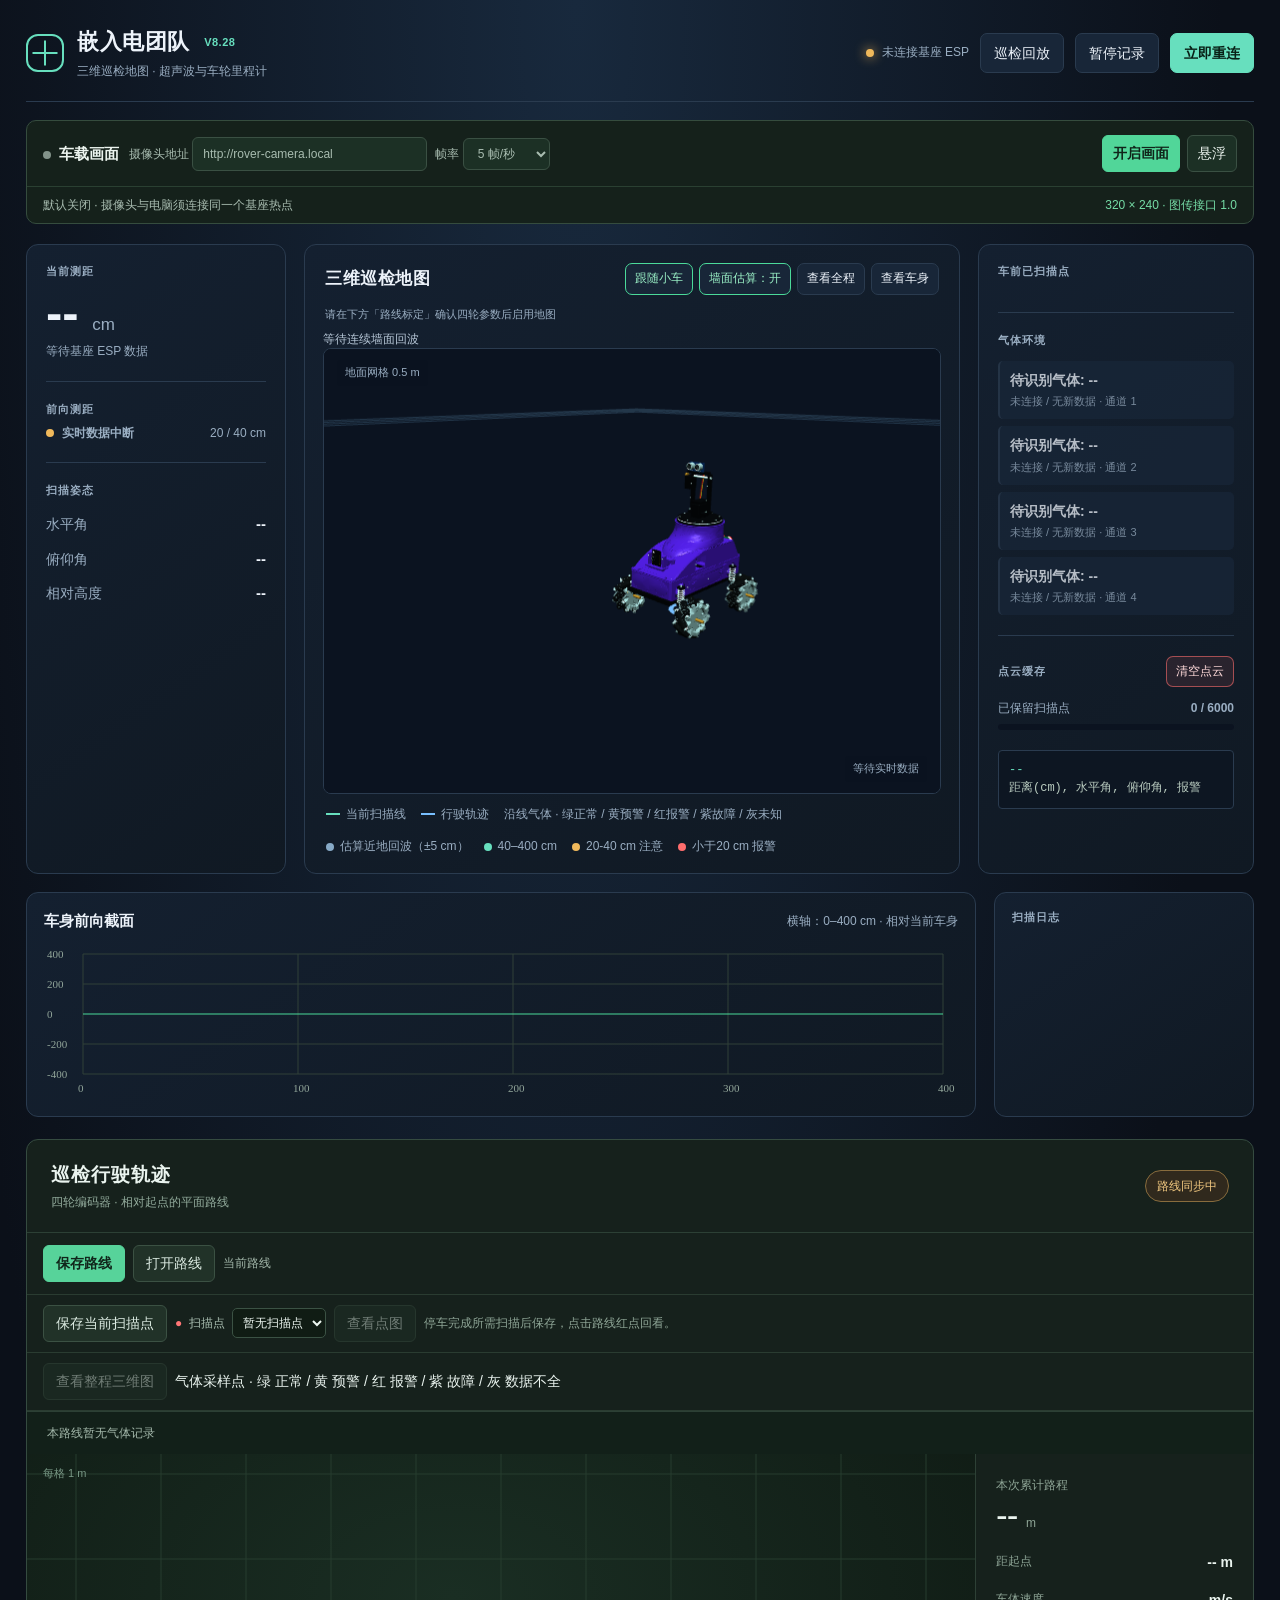
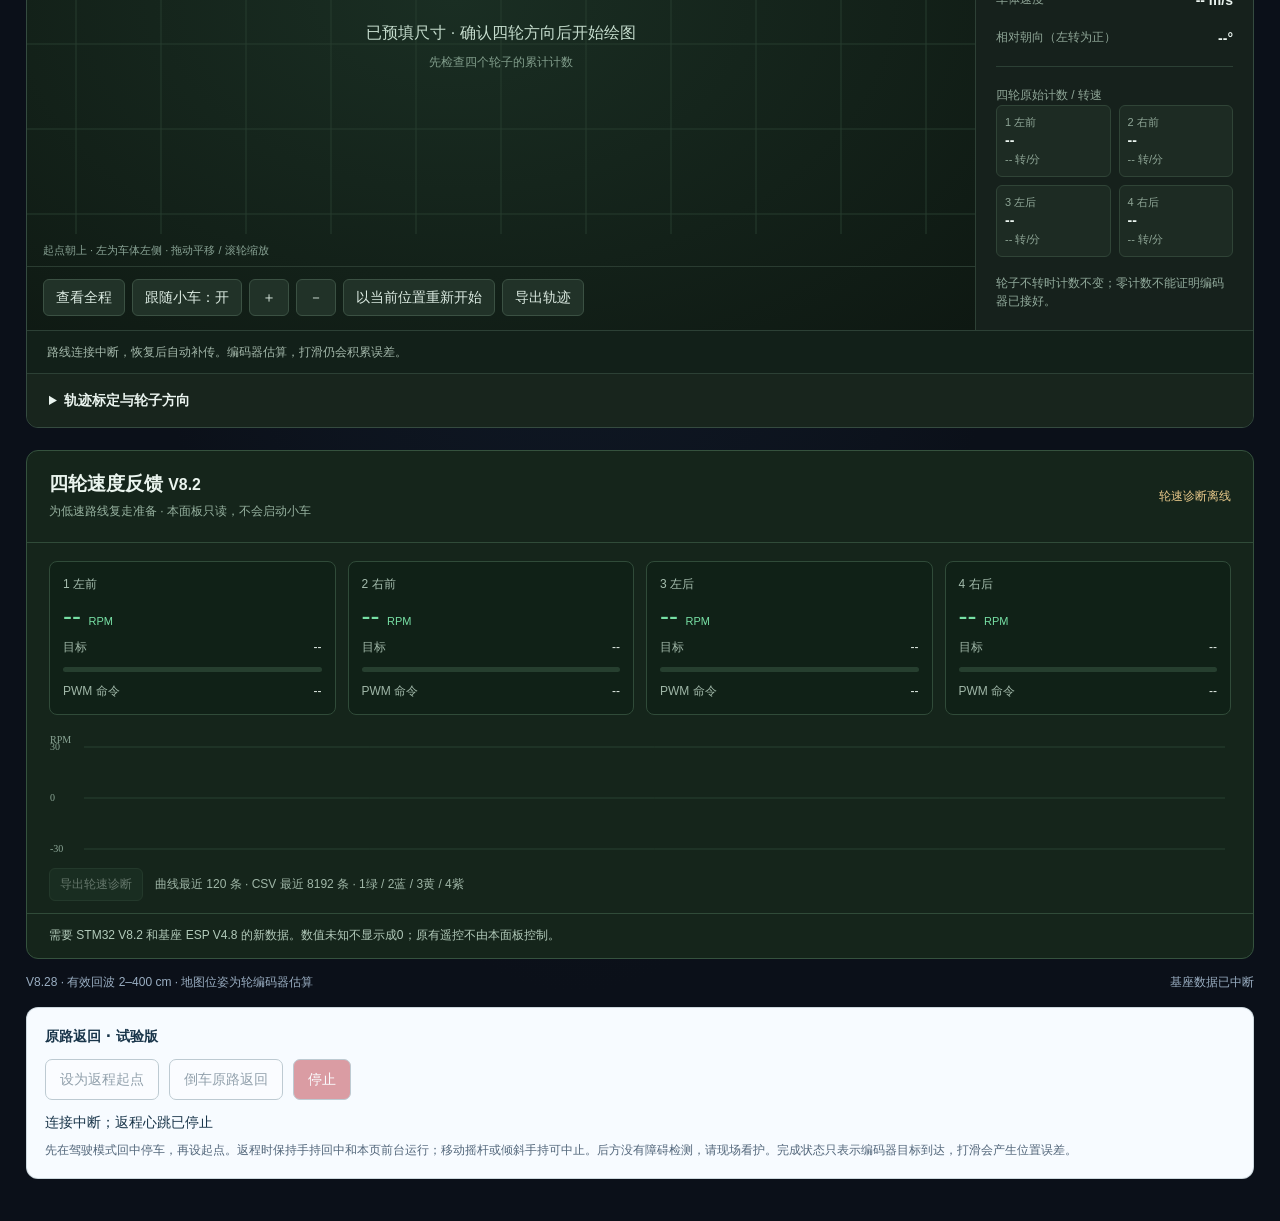
==== commit 6284b970: "网页 V8.28：拼接错位超声波扫描行并保留深度边界" ====
--- a/project/gimbal-3d-scan.html
+++ b/project/gimbal-3d-scan.html
@@ -3,7 +3,7 @@
 <head>
   <meta charset="utf-8">
   <meta name="viewport" content="width=device-width, initial-scale=1">
-  <title>三维巡检地图 · V8.27</title>
+  <title>三维巡检地图 · V8.28</title>
   <style>
     :root { --bg:#0d1210; --panel:#151d19; --panel-2:#1b2620; --line:#304139; --text:#edf4ef; --muted:#92a69a; --green:#4bda9a; --amber:#f0b95b; --red:#ff6d6d; }
     * { box-sizing:border-box; } body { margin:0; background:var(--bg); color:var(--text); font:14px/1.45 "Segoe UI","Microsoft YaHei",sans-serif; }
@@ -49,14 +49,14 @@
 </head>
 <body data-scan-page="3d">
   <main class="app">
-    <header class="top"><div class="identity"><div class="mark" aria-hidden="true"></div><div><h1>嵌入电团队 <span class="version">V8.27</span></h1><p class="subtitle">三维巡检地图 · 超声波与车轮里程计</p></div></div><div class="top-actions"><span class="stream"><i id="streamDot"></i><span id="streamText">正在连接基座 ESP</span></span><a id="demo-launch" class="btn" style="text-decoration:none" href="?demo=1">巡检回放</a><button id="pause" class="btn" type="button">暂停记录</button><button id="connect" class="btn btn-primary" type="button">立即重连</button></div></header>
+    <header class="top"><div class="identity"><div class="mark" aria-hidden="true"></div><div><h1>嵌入电团队 <span class="version">V8.28</span></h1><p class="subtitle">三维巡检地图 · 超声波与车轮里程计</p></div></div><div class="top-actions"><span class="stream"><i id="streamDot"></i><span id="streamText">正在连接基座 ESP</span></span><a id="demo-launch" class="btn" style="text-decoration:none" href="?demo=1">巡检回放</a><button id="pause" class="btn" type="button">暂停记录</button><button id="connect" class="btn btn-primary" type="button">立即重连</button></div></header>
     <section class="layout">
       <aside class="panel side left"><div class="reading"><div class="eyebrow">当前测距</div><div class="distance"><span id="distance">--</span> <span>cm</span></div><div class="signal" id="echoText">等待 HC-SR04 数据</div></div><div class="divider"></div><div><div class="eyebrow">前向测距</div><div class="status"><strong><i id="statusDot"></i><span id="status">等待数据</span></strong><span>20 / 40 cm</span></div></div><div class="divider"></div><div><div class="eyebrow">扫描姿态</div><div class="metric-list"><div class="metric"><span>水平角</span><strong id="yaw">-- deg</strong></div><div class="metric"><span>俯仰角</span><strong id="pitch">-- deg</strong></div><div class="metric"><span>相对高度</span><strong id="height">-- cm</strong></div></div></div></aside>
       <section class="panel scene-panel"><div class="scene-head"><strong>三维巡检地图</strong><div class="scene-tools"><button id="followRover" class="btn btn-compact" type="button" aria-pressed="true">跟随小车</button><button id="wallsToggle" class="btn btn-compact" type="button" aria-pressed="true">墙面估算：开</button><button id="overview" class="btn btn-compact" type="button">查看全程</button><button id="roverView" class="btn btn-compact" type="button" aria-pressed="false">查看车身</button></div></div><div id="mapStatus" role="status">等待轮编码器位姿</div><div id="wallStatus" style="font-size:12px;color:#b8c8d8">等待连续墙面回波</div><div id="routeGasAlert" role="status" hidden></div><div id="scene" aria-label="三维巡检地图，可旋转缩放"><span class="corner tl">地面网格 0.5 m</span><span class="corner br" id="sceneReadout">-- cm<br>-- deg / -- deg</span></div><div class="legend"><span><b class="scan"></b>当前扫描线</span><span><b class="scan" style="background:#78bfff"></b>行驶轨迹</span><span>沿线气体 · 绿正常 / 黄预警 / 红报警 / 紫故障 / 灰未知</span><span id="planLegend" hidden><b class="scan" style="background:#f0b95b"></b>避障路径</span><span><b style="background:#87aac7"></b>估算近地回波（±5 cm）</span><span><b class="now"></b>40–400 cm</span><span><b></b>20-40 cm 注意</span><span><b class="alert"></b>小于20 cm 报警</span></div></section>
       <aside class="panel side right"><div class="eyebrow">车前已扫描点</div><div id="targets" class="target-list"></div><div class="divider"></div><div class="eyebrow">气体环境</div><div id="gasList" class="gas-list"><div class="gas-card"><strong>等待气体模块</strong><small>CH4 / O2 / CO / H2S</small></div></div><div class="divider"></div><div class="cache-head"><div class="eyebrow">点云缓存</div><button id="clearPoints" class="btn btn-danger btn-compact" type="button" title="清除全部已记录扫描点">清空点云</button></div><div class="point-bar"><div class="bar-row"><span>已保留扫描点</span><strong id="pointCount">0 / 6000</strong></div><div class="bar"><i id="pointFill"></i></div></div><div class="raw"><strong id="raw">等待数据</strong><br>距离(cm), 水平角, 俯仰角, 报警</div></aside>
     </section>
     <section class="bottom"><section class="panel profile"><div class="profile-head"><strong>车身前向截面</strong><span>横轴：0–400 cm · 相对当前车身</span></div><canvas id="profile" aria-label="障碍物高度截面图"></canvas></section><aside class="panel log"><div class="eyebrow">扫描日志</div><ul id="log"></ul></aside></section>
-    <footer class="footer"><span>V8.27 · 有效回波 2–400 cm · 地图位姿为轮编码器估算</span><span id="update">更新于 --:--:--</span></footer>
+    <footer class="footer"><span>V8.28 · 有效回波 2–400 cm · 地图位姿为轮编码器估算</span><span id="update">更新于 --:--:--</span></footer>
   </main>
   <!-- V8.12 / 2026-09-21: 实时与回看共用原版详细云台模型；移除实时半透明锥体，保留细射线/测距点。仅网页变更，接线与固件不变。 -->
   <!-- V8.11 / 2026-09-21: 路线点保存当前扫描快照并独立回看；仅网页功能更新，固件和全部接线不变。 -->
@@ -66,8 +66,8 @@
   <script src="rover-model-data.js?v=8.18"></script>
   <script src="gimbal-model.js?v=8.18"></script>
   <script src="route-gas.js?v=8.27"></script>
-  <script src="scan-walls.js?v=8.27"></script>
-  <script src="scan-snapshot.js?v=8.27"></script>
+  <script src="scan-walls.js?v=8.28"></script>
+  <script src="scan-snapshot.js?v=8.28"></script>
   <script src="rover-demo.js?v=8.27"></script>
   <script src="vehicle-route.js?v=8.27"></script>
   <script src="route-log.js?v=8.19"></script>
@@ -198,7 +198,9 @@
     }
     function addPoint(frame,pose){
       const pos=worldPoint(frame,pose);
-      const cell=pos.toArray().map(n=>Math.floor(n/VOXEL_SIZE)).join(',');
+      // A 3 cm voxel can erase several neighbouring beams on a close wall.
+      const voxel=frame.distance<80?VOXEL_SIZE/3:VOXEL_SIZE;
+      const cell=voxel+':'+pos.toArray().map(n=>Math.floor(n/voxel)).join(',');
       if(mapPoints.has(cell))return;
       const slot=nextSlot;
       if(slots[slot]!==undefined)mapPoints.delete(slots[slot]);
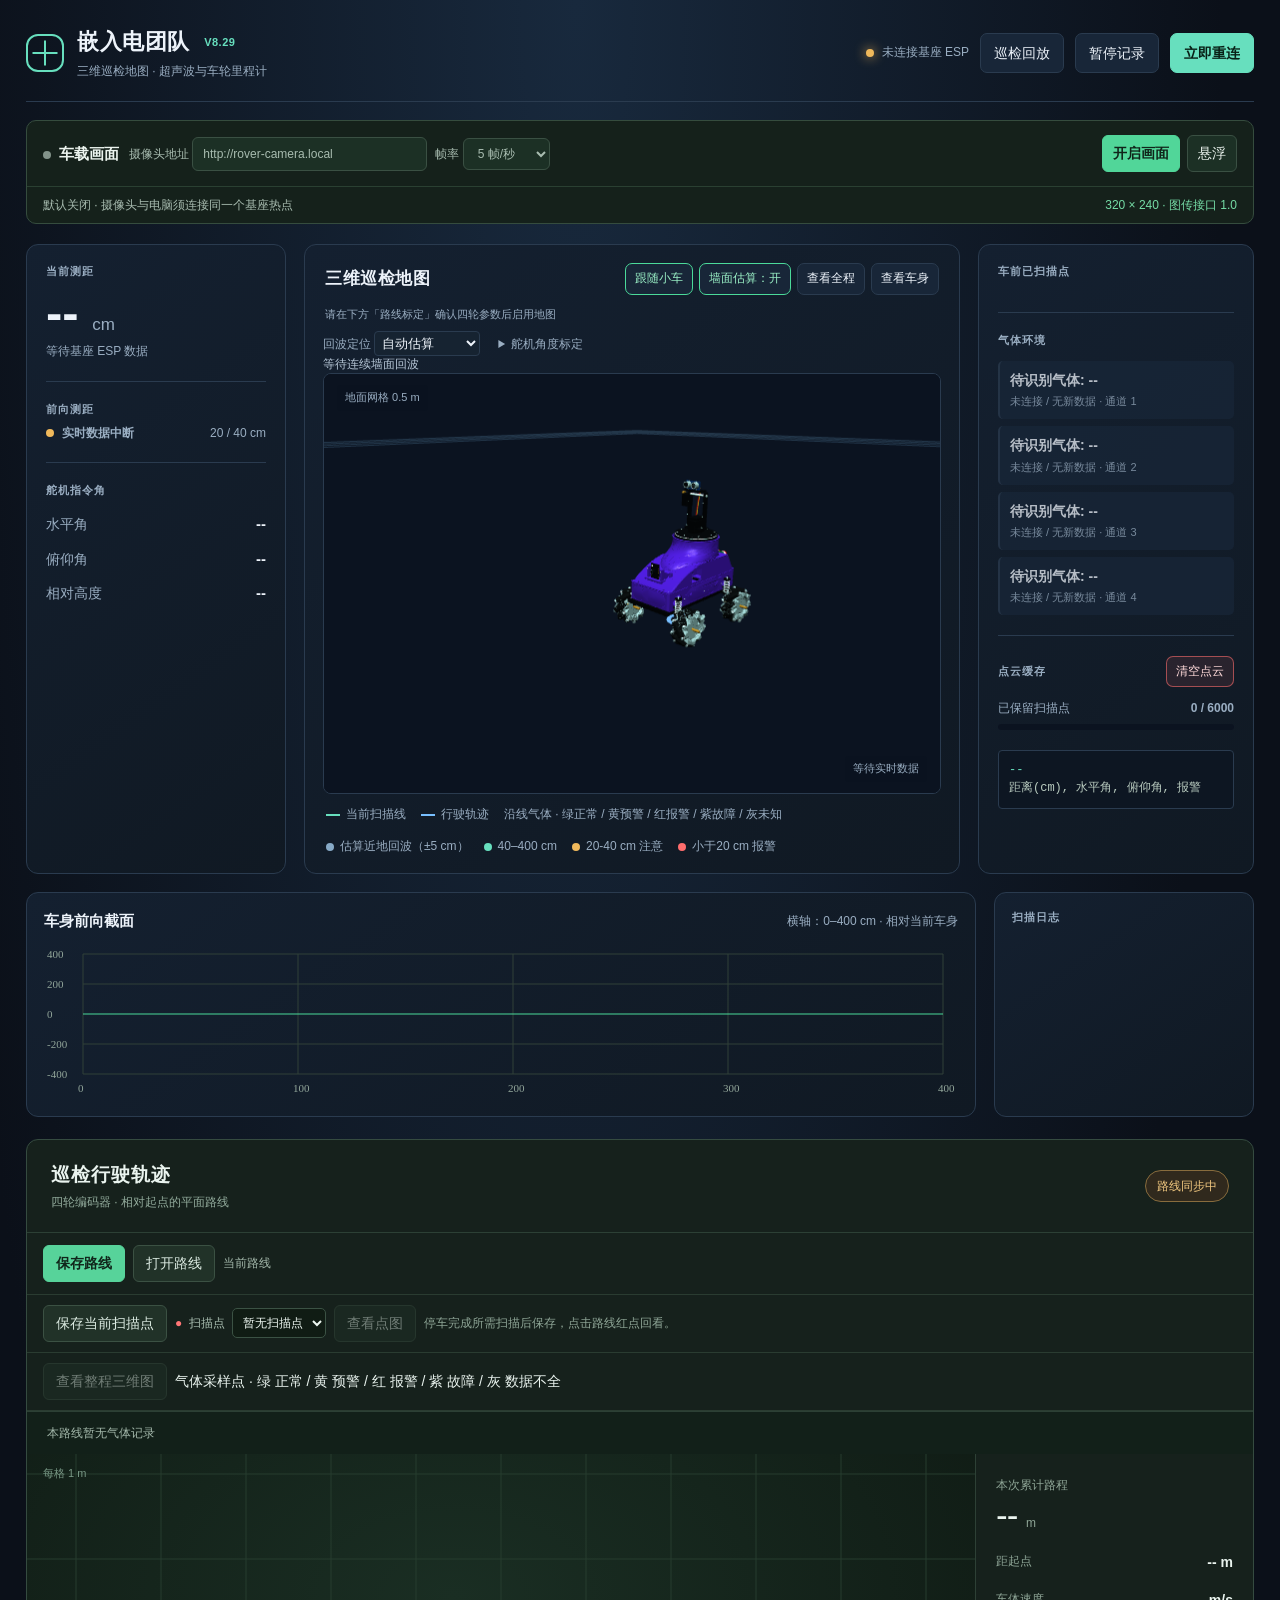
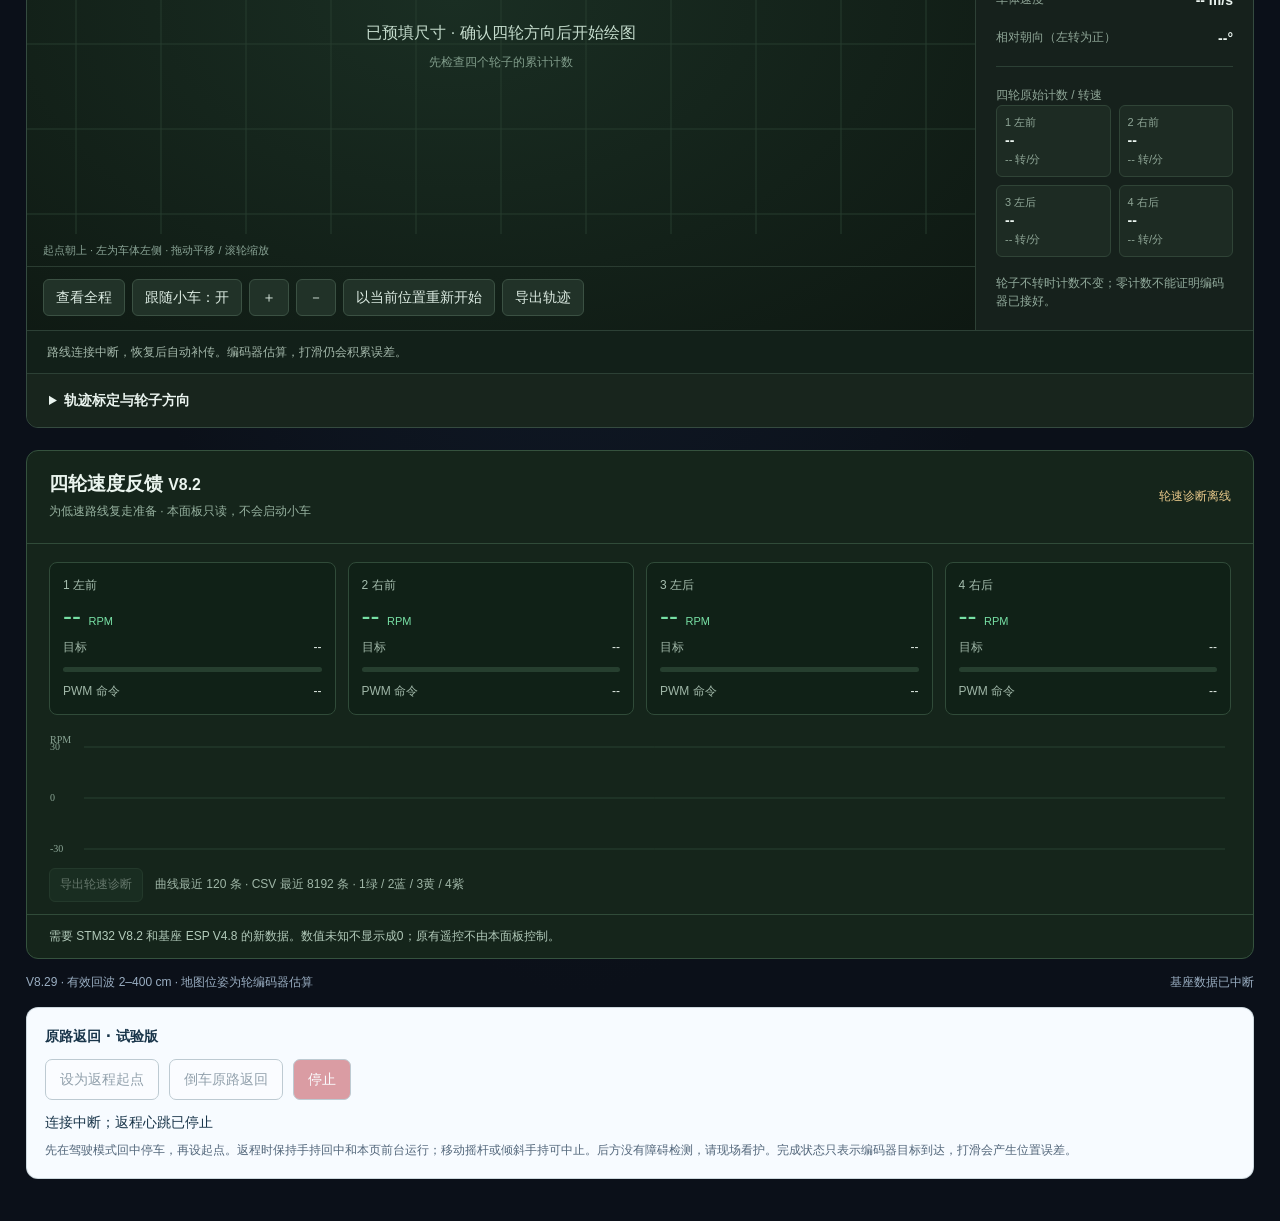
==== commit f8fa0721: "网页 V8.29：按云台实测角与回波方向约束定位墙面" ====
--- a/project/gimbal-3d-scan.html
+++ b/project/gimbal-3d-scan.html
@@ -3,7 +3,7 @@
 <head>
   <meta charset="utf-8">
   <meta name="viewport" content="width=device-width, initial-scale=1">
-  <title>三维巡检地图 · V8.28</title>
+  <title>三维巡检地图 · V8.29</title>
   <style>
     :root { --bg:#0d1210; --panel:#151d19; --panel-2:#1b2620; --line:#304139; --text:#edf4ef; --muted:#92a69a; --green:#4bda9a; --amber:#f0b95b; --red:#ff6d6d; }
     * { box-sizing:border-box; } body { margin:0; background:var(--bg); color:var(--text); font:14px/1.45 "Segoe UI","Microsoft YaHei",sans-serif; }
@@ -45,18 +45,22 @@
 .corner{padding:5px 8px;border-radius:4px;background:#0b1320cc}
 .gas-card,.target{border-radius:5px}.raw{background:#0d1622}.bar{background:#0b1320}
 @media(max-width:680px){.scene-head{align-items:flex-start;flex-direction:column}.scene-tools{justify-content:flex-start}.scene-panel{min-height:520px;padding:12px}h1{font-size:19px}}
-</style>
+    .sonar-options{display:flex;align-items:baseline;flex-wrap:wrap;gap:8px 18px;font-size:12px;color:var(--muted)}
+    .sonar-options select,.sonar-options input{color:var(--text);background:#162331;border:1px solid var(--line);border-radius:4px;padding:3px}
+    .sonar-options input{width:50px}.sonar-options summary{cursor:pointer}.sonar-options p{margin:5px 0}
+    #angleInputs{display:flex;flex-wrap:wrap;gap:6px;margin-bottom:5px}#projectionStatus{font-size:12px;color:#b6cadc}
+  </style>
 </head>
 <body data-scan-page="3d">
   <main class="app">
-    <header class="top"><div class="identity"><div class="mark" aria-hidden="true"></div><div><h1>嵌入电团队 <span class="version">V8.28</span></h1><p class="subtitle">三维巡检地图 · 超声波与车轮里程计</p></div></div><div class="top-actions"><span class="stream"><i id="streamDot"></i><span id="streamText">正在连接基座 ESP</span></span><a id="demo-launch" class="btn" style="text-decoration:none" href="?demo=1">巡检回放</a><button id="pause" class="btn" type="button">暂停记录</button><button id="connect" class="btn btn-primary" type="button">立即重连</button></div></header>
+    <header class="top"><div class="identity"><div class="mark" aria-hidden="true"></div><div><h1>嵌入电团队 <span class="version">V8.29</span></h1><p class="subtitle">三维巡检地图 · 超声波与车轮里程计</p></div></div><div class="top-actions"><span class="stream"><i id="streamDot"></i><span id="streamText">正在连接基座 ESP</span></span><a id="demo-launch" class="btn" style="text-decoration:none" href="?demo=1">巡检回放</a><button id="pause" class="btn" type="button">暂停记录</button><button id="connect" class="btn btn-primary" type="button">立即重连</button></div></header>
     <section class="layout">
-      <aside class="panel side left"><div class="reading"><div class="eyebrow">当前测距</div><div class="distance"><span id="distance">--</span> <span>cm</span></div><div class="signal" id="echoText">等待 HC-SR04 数据</div></div><div class="divider"></div><div><div class="eyebrow">前向测距</div><div class="status"><strong><i id="statusDot"></i><span id="status">等待数据</span></strong><span>20 / 40 cm</span></div></div><div class="divider"></div><div><div class="eyebrow">扫描姿态</div><div class="metric-list"><div class="metric"><span>水平角</span><strong id="yaw">-- deg</strong></div><div class="metric"><span>俯仰角</span><strong id="pitch">-- deg</strong></div><div class="metric"><span>相对高度</span><strong id="height">-- cm</strong></div></div></div></aside>
-      <section class="panel scene-panel"><div class="scene-head"><strong>三维巡检地图</strong><div class="scene-tools"><button id="followRover" class="btn btn-compact" type="button" aria-pressed="true">跟随小车</button><button id="wallsToggle" class="btn btn-compact" type="button" aria-pressed="true">墙面估算：开</button><button id="overview" class="btn btn-compact" type="button">查看全程</button><button id="roverView" class="btn btn-compact" type="button" aria-pressed="false">查看车身</button></div></div><div id="mapStatus" role="status">等待轮编码器位姿</div><div id="wallStatus" style="font-size:12px;color:#b8c8d8">等待连续墙面回波</div><div id="routeGasAlert" role="status" hidden></div><div id="scene" aria-label="三维巡检地图，可旋转缩放"><span class="corner tl">地面网格 0.5 m</span><span class="corner br" id="sceneReadout">-- cm<br>-- deg / -- deg</span></div><div class="legend"><span><b class="scan"></b>当前扫描线</span><span><b class="scan" style="background:#78bfff"></b>行驶轨迹</span><span>沿线气体 · 绿正常 / 黄预警 / 红报警 / 紫故障 / 灰未知</span><span id="planLegend" hidden><b class="scan" style="background:#f0b95b"></b>避障路径</span><span><b style="background:#87aac7"></b>估算近地回波（±5 cm）</span><span><b class="now"></b>40–400 cm</span><span><b></b>20-40 cm 注意</span><span><b class="alert"></b>小于20 cm 报警</span></div></section>
+      <aside class="panel side left"><div class="reading"><div class="eyebrow">当前测距</div><div class="distance"><span id="distance">--</span> <span>cm</span></div><div class="signal" id="echoText">等待 HC-SR04 数据</div></div><div class="divider"></div><div><div class="eyebrow">前向测距</div><div class="status"><strong><i id="statusDot"></i><span id="status">等待数据</span></strong><span>20 / 40 cm</span></div></div><div class="divider"></div><div><div class="eyebrow">舵机指令角</div><div class="metric-list"><div class="metric"><span>水平角</span><strong id="yaw">-- deg</strong></div><div class="metric"><span>俯仰角</span><strong id="pitch">-- deg</strong></div><div class="metric"><span>相对高度</span><strong id="height">-- cm</strong></div></div></div></aside>
+      <section class="panel scene-panel"><div class="scene-head"><strong>三维巡检地图</strong><div class="scene-tools"><button id="followRover" class="btn btn-compact" type="button" aria-pressed="true">跟随小车</button><button id="wallsToggle" class="btn btn-compact" type="button" aria-pressed="true">墙面估算：开</button><button id="overview" class="btn btn-compact" type="button">查看全程</button><button id="roverView" class="btn btn-compact" type="button" aria-pressed="false">查看车身</button></div></div><div id="mapStatus" role="status">等待轮编码器位姿</div><div class="sonar-options"><label>回波定位 <select id="echoMode"><option value="auto">自动估算</option><option value="front">本站正对平墙</option><option value="raw">原始射线点</option></select></label><details id="angleSetup"><summary>舵机角度标定</summary><p>用量角器测量两轴指令为 −30°、+30° 时的实际角度。水平向车体左侧、俯仰向上为正。</p><div id="angleInputs"></div><button id="applyAngles" type="button" class="btn btn-compact">应用标定</button><button id="resetAngles" type="button" class="btn btn-compact">恢复标称角</button><span id="angleResult" role="status"></span></details></div><div id="projectionStatus" role="status"></div><div id="wallStatus" style="font-size:12px;color:#b8c8d8">等待连续墙面回波</div><div id="routeGasAlert" role="status" hidden></div><div id="scene" aria-label="三维巡检地图，可旋转缩放"><span class="corner tl">地面网格 0.5 m</span><span class="corner br" id="sceneReadout">-- cm<br>-- deg / -- deg</span></div><div class="legend"><span><b class="scan"></b>当前扫描线</span><span><b class="scan" style="background:#78bfff"></b>行驶轨迹</span><span>沿线气体 · 绿正常 / 黄预警 / 红报警 / 紫故障 / 灰未知</span><span id="planLegend" hidden><b class="scan" style="background:#f0b95b"></b>避障路径</span><span><b style="background:#87aac7"></b>估算近地回波（±5 cm）</span><span><b class="now"></b>40–400 cm</span><span><b></b>20-40 cm 注意</span><span><b class="alert"></b>小于20 cm 报警</span></div></section>
       <aside class="panel side right"><div class="eyebrow">车前已扫描点</div><div id="targets" class="target-list"></div><div class="divider"></div><div class="eyebrow">气体环境</div><div id="gasList" class="gas-list"><div class="gas-card"><strong>等待气体模块</strong><small>CH4 / O2 / CO / H2S</small></div></div><div class="divider"></div><div class="cache-head"><div class="eyebrow">点云缓存</div><button id="clearPoints" class="btn btn-danger btn-compact" type="button" title="清除全部已记录扫描点">清空点云</button></div><div class="point-bar"><div class="bar-row"><span>已保留扫描点</span><strong id="pointCount">0 / 6000</strong></div><div class="bar"><i id="pointFill"></i></div></div><div class="raw"><strong id="raw">等待数据</strong><br>距离(cm), 水平角, 俯仰角, 报警</div></aside>
     </section>
     <section class="bottom"><section class="panel profile"><div class="profile-head"><strong>车身前向截面</strong><span>横轴：0–400 cm · 相对当前车身</span></div><canvas id="profile" aria-label="障碍物高度截面图"></canvas></section><aside class="panel log"><div class="eyebrow">扫描日志</div><ul id="log"></ul></aside></section>
-    <footer class="footer"><span>V8.28 · 有效回波 2–400 cm · 地图位姿为轮编码器估算</span><span id="update">更新于 --:--:--</span></footer>
+    <footer class="footer"><span>V8.29 · 有效回波 2–400 cm · 地图位姿为轮编码器估算</span><span id="update">更新于 --:--:--</span></footer>
   </main>
   <!-- V8.12 / 2026-09-21: 实时与回看共用原版详细云台模型；移除实时半透明锥体，保留细射线/测距点。仅网页变更，接线与固件不变。 -->
   <!-- V8.11 / 2026-09-21: 路线点保存当前扫描快照并独立回看；仅网页功能更新，固件和全部接线不变。 -->
@@ -66,10 +70,11 @@
   <script src="rover-model-data.js?v=8.18"></script>
   <script src="gimbal-model.js?v=8.18"></script>
   <script src="route-gas.js?v=8.27"></script>
+  <script src="sonar-projection.js?v=8.29"></script>
   <script src="scan-walls.js?v=8.28"></script>
-  <script src="scan-snapshot.js?v=8.28"></script>
+  <script src="scan-snapshot.js?v=8.29"></script>
   <script src="rover-demo.js?v=8.27"></script>
-  <script src="vehicle-route.js?v=8.27"></script>
+  <script src="vehicle-route.js?v=8.29"></script>
   <script src="route-log.js?v=8.19"></script>
   <script src="wheel-speed-panel.js?v=8.24"></script>
   <script src="camera-panel.js?v=8.17"></script>
@@ -83,6 +88,18 @@
     const MAX_POINTS=6000, VOXEL_SIZE=12, POSE_WAIT_MS=1200;
     const simulated=window.RoverDemo.enabled;
     const routeEngine=window.VehicleRoute.engine;
+    let calibration=SonarProjection.nominal.slice(),frontStation=null,frontPose=null,showSurface=true;
+    if(!simulated)try{
+      const saved=JSON.parse(localStorage.getItem('sonar-servo-angles-v1'));
+      if(SonarProjection.validCalibration(saved))calibration=saved;
+    }catch(_){}
+    const angleFields=['水平 −30°','水平 +30°','俯仰 −30°','俯仰 +30°'].map((name,i)=>{
+      const label=document.createElement('label'),input=document.createElement('input');
+      input.type='number';input.step='.1';input.value=calibration[i];label.append(name+' ',input);
+      $('angleInputs').append(label);return input;
+    });
+    $('angleSetup').hidden=simulated;
+    const measured=(yaw,pitch)=>simulated?{yaw,pitch}:SonarProjection.angles(yaw,pitch,calibration);
     const rover=GimbalModel.create(THREE);
     const {machine,yawAssembly,pitchAssembly}=rover;
     const state={distance:0,yaw:0,pitch:0,alarm:false,distanceValid:false,link:false};
@@ -126,28 +143,75 @@
     const walls=ScanWalls.layer(THREE,UNITS_PER_METER);
     scene.add(walls.mesh);
     let wallsDirty=false,lastWallBuild=-Infinity,wallSummary='等待连续墙面回波';
+    function referenced(p){
+      return frontStation!==null&&p.station===frontStation&&frontPose&&
+        Math.hypot(p.pose.x-frontPose.x,p.pose.y-frontPose.y)<=.035&&
+        Math.cos(p.pose.heading-frontPose.heading)>=Math.cos(3*Math.PI/180);
+    }
     function wallSamples(){
       return Array.from(mapPoints.values(),p=>({x:p.pos.x/UNITS_PER_METER,y:p.pos.y/UNITS_PER_METER,
-        z:p.pos.z/UNITS_PER_METER,yaw:p.yaw,pitch:p.pitch,distance:p.distance,station:p.station}));
+        z:p.pos.z/UNITS_PER_METER,yaw:p.yaw,pitch:p.pitch,distance:p.distance,station:p.station,
+        head:p.pose.heading,commands:[p.cmdYaw,p.cmdPitch],...(referenced(p)?{frontWall:true}:{})}));
     }
     function rebuildWalls(){
-      const samples=wallSamples(),result=walls.update(samples),remaining=[];
+      const samples=wallSamples(),raw=$('echoMode').value==='raw';
+      const located=SonarProjection.resolve(samples,{raw:raw||simulated});
+      const eligible=located.display.filter(p=>!located.uncertain.has(p));
+      walls.mesh.visible=showSurface&&!raw;
+      const result=walls.update(walls.mesh.visible?eligible:[]),remaining=[];
       let i=0;
-      for(const p of mapPoints.values())if(!result.covered.has(samples[i++]))remaining.push(p.slot);
+      for(const p of mapPoints.values()){
+        const v=located.display[i++];
+        scanPositionAttr.setXYZ(p.slot,v.x*UNITS_PER_METER,v.y*UNITS_PER_METER,v.z*UNITS_PER_METER);
+        if(!located.uncertain.has(v)&&!result.covered.has(v))remaining.push(p.slot);
+      }
+      scanPositionAttr.needsUpdate=true;
       wallPointIndex.array.set(remaining);wallPointIndex.needsUpdate=true;
       scanGeometry.setIndex(wallPointIndex);scanGeometry.setDrawRange(0,remaining.length);
       wallsDirty=false;
       wallSummary=result.panels?'已拟合多层墙面 · 石纹为示意材质':result.bands?
         '已拟合水平轮廓 · 全扫描可补充墙面高度':'等待连续墙面回波';
-      $('wallStatus').textContent=wallSummary;
-    }
-    $('wallsToggle').onclick=()=>{
-      walls.mesh.visible=!walls.mesh.visible;
+      $('wallStatus').textContent=walls.mesh.visible?wallSummary:(raw?'原始中心射线点':'仅显示定位点');
+      const note=simulated?'模拟回波':frontStation!==null?'平墙参考已锁定在选定站位':
+        (samples.length?'按标定射线定位':'等待扫描');
+      $('projectionStatus').textContent=raw?'按实测距离和标定后的中心射线画点':[
+        located.corrected?'平墙估算 '+located.corrected+' 点':note,
+        located.uncertain.size?'等距回波方向未定 '+located.uncertain.size+' 点，可切换原始射线查看':''
+      ].filter(Boolean).join(' · ');
+      $('wallsToggle').disabled=raw;
       $('wallsToggle').setAttribute('aria-pressed',String(walls.mesh.visible));
       $('wallsToggle').textContent='墙面估算：'+(walls.mesh.visible?'开':'关');
-      if(walls.mesh.visible)rebuildWalls();
-      else {scanGeometry.setIndex(null);scanGeometry.setDrawRange(0,mapPoints.size);$('wallStatus').textContent='仅显示原始扫描点';}
+    }
+    $('wallsToggle').onclick=()=>{showSurface=!showSurface;rebuildWalls();};
+    function stationKey(pose){
+      return [routeEngine.restarts,routeEngine.gaps,Math.round(pose.x*10),Math.round(pose.y*10),
+        Math.round(pose.heading*12)].join(',');
+    }
+    $('echoMode').onchange=()=>{
+      if($('echoMode').value==='front'&&(simulated||!routeReady(Date.now())||Math.abs(routeEngine.speed)>.025||Date.now()-routeEngine.poseReceivedAt>1200)){
+        $('echoMode').value='auto';frontStation=null;rebuildWalls();
+        $('projectionStatus').textContent='停车并等待实时位姿同步后，再选择本站正对平墙。';return;
+      }
+      if($('echoMode').value==='front'){
+        frontStation=stationKey(routeEngine);frontPose={x:routeEngine.x,y:routeEngine.y,heading:routeEngine.heading};
+      }
+      if($('echoMode').value==='auto')frontStation=null;
+      rebuildWalls();
     };
+    function setAngles(values){
+      if(!SonarProjection.validCalibration(values)){
+        $('angleResult').textContent='请输入有效角度，每轴两端跨度须为 12° 至 120°。';return;
+      }
+      calibration=values.slice();angleFields.forEach((field,i)=>field.value=values[i]);
+      let saved=true;try{localStorage.setItem('sonar-servo-angles-v1',JSON.stringify(values));}catch(_){saved=false;}
+      for(const p of mapPoints.values()){
+        Object.assign(p,measured(p.cmdYaw,p.cmdPitch));p.pos=worldPoint(p,p.pose);
+        tintPoint(p);
+      }
+      rebuildWalls();$('angleResult').textContent=saved?'已保存，当前点云已重算。':'已应用于当前页面。';
+    }
+    $('applyAngles').onclick=()=>setAngles(angleFields.map(field=>field.valueAsNumber));
+    $('resetAngles').onclick=()=>setAngles(SonarProjection.nominal);
     const gasDots=new THREE.Points(new THREE.BufferGeometry(),new THREE.PointsMaterial({
       vertexColors:true,size:7,sizeAttenuation:false,depthTest:false}));
     gasDots.renderOrder=3;gasDots.name='route-gas-observations';scene.add(gasDots);
@@ -182,6 +246,7 @@
     function clock(){return new Date().toLocaleTimeString('zh-CN',{hour12:false});}
     const distanceColor=distance=>distance<20?0xff6d6d:distance<40?0xf0b95b:0x4bda9a;
     function showBeam(frame,pose){
+      frame={...frame,...measured(frame.yaw,frame.pitch)};
       const origin=worldPoint({...frame,distance:0},pose);
       const hit=worldPoint(frame,pose);
       beamAt=Date.now();current.visible=beam.visible=true;
@@ -196,25 +261,30 @@
       $('pointCount').textContent=mapPoints.size+' / '+MAX_POINTS;
       $('pointFill').style.width=mapPoints.size/MAX_POINTS*100+'%';
     }
+    function tintPoint(p){
+      const floor=p.pitch<0&&Math.abs(p.pos.y)<=5*UNITS_PER_CM&&p.distance>=40;
+      new THREE.Color(floor?0x87aac7:distanceColor(p.distance)).toArray(scanColors,p.slot*3);
+      scanColorAttr.needsUpdate=true;
+    }
     function addPoint(frame,pose){
-      const pos=worldPoint(frame,pose);
+      const nominalPos=worldPoint(frame,pose),orientation=measured(frame.yaw,frame.pitch);
+      const pos=worldPoint({...frame,...orientation},pose);
       // A 3 cm voxel can erase several neighbouring beams on a close wall.
       const voxel=frame.distance<80?VOXEL_SIZE/3:VOXEL_SIZE;
-      const cell=voxel+':'+pos.toArray().map(n=>Math.floor(n/voxel)).join(',');
+      const cell=voxel+':'+nominalPos.toArray().map(n=>Math.floor(n/voxel)).join(',');
       if(mapPoints.has(cell))return;
       const slot=nextSlot;
       if(slots[slot]!==undefined)mapPoints.delete(slots[slot]);
       slots[slot]=cell;nextSlot=(slot+1)%MAX_POINTS;
-      const station=[routeEngine.restarts,routeEngine.gaps,Math.round(pose.x*10),Math.round(pose.y*10),
-        Math.round(pose.heading*12)].join(',');
-      mapPoints.set(cell,{distance:frame.distance,yaw:frame.yaw,pitch:frame.pitch,pos,station,slot});
-      wallsDirty=true;
-      pos.toArray(scanPositions,slot*3);
-      const nearFloor=frame.pitch<0 && Math.abs(pos.y)<=5*UNITS_PER_CM && frame.distance>=40;
-      new THREE.Color(nearFloor?0x87aac7:distanceColor(frame.distance)).toArray(scanColors,slot*3);
+      const point={...orientation,distance:frame.distance,cmdYaw:frame.yaw,cmdPitch:frame.pitch,
+        pose:{x:pose.x,y:pose.y,heading:pose.heading},pos,station:stationKey(pose),slot};
+      mapPoints.set(cell,point);wallsDirty=true;
+      pos.toArray(scanPositions,slot*3);tintPoint(point);
       updateCloud();
     }
     function clearPointCloud(){
+      frontStation=null;if($('echoMode').value==='front')$('echoMode').value='auto';
+      $('projectionStatus').textContent='等待扫描';
       mapPoints.clear();slots.length=0;nextSlot=0;pendingScans.length=0;latestScan=null;
       scanGeometry.setIndex(null);walls.update([]);wallsDirty=false;wallSummary='等待连续墙面回波';
       if(walls.mesh.visible)$('wallStatus').textContent=wallSummary;
@@ -378,7 +448,8 @@
         pctx.fillStyle='#'+distanceColor(point.distance).toString(16);pctx.fill();
       }
       if(!state.distanceValid||!state.link||state.distance>DISPLAY_RANGE_CM)return;
-      const currentPoint=localPoint(state.distance,state.yaw,state.pitch);
+      const actual=measured(state.yaw,state.pitch);
+      const currentPoint=localPoint(state.distance,actual.yaw,actual.pitch);
       const origin=localPoint(0,0,0);
       const endX=x((currentPoint.z-origin.z)/UNITS_PER_CM);
       const endY=y((currentPoint.y-origin.y)/UNITS_PER_CM);
@@ -398,8 +469,9 @@
       const inRange=distanceValid;
       const danger=inRange&&distance<20,caution=inRange&&distance<40;
       Object.assign(state,{distance:distanceValid?distance:0,yaw,pitch,alarm:danger,distanceValid,link});
-      yawAssembly.rotation.y=THREE.MathUtils.degToRad(yaw);
-      pitchAssembly.rotation.x=-THREE.MathUtils.degToRad(pitch);
+      const actual=measured(yaw,pitch);
+      yawAssembly.rotation.y=THREE.MathUtils.degToRad(actual.yaw);
+      pitchAssembly.rotation.x=-THREE.MathUtils.degToRad(actual.pitch);
       if(!inRange||!link)current.visible=beam.visible=false;
       else if(simulated||!routeEngine.config.confirmed)showBeam(state,activeRoute);
       else if(!paused){
@@ -410,7 +482,7 @@
       $('pitch').textContent=link?angle(pitch):'-- deg';
       $('update').textContent='更新于 '+clock()+' · 主控数据年龄 '+(Number.isFinite(frame.ageMs)?frame.ageMs+' ms':'--');
       if(distanceValid){
-        const height=(localPoint(distance,yaw,pitch).y-localPoint(0,0,0).y)/UNITS_PER_CM;
+        const height=(localPoint(distance,actual.yaw,actual.pitch).y-localPoint(0,0,0).y)/UNITS_PER_CM;
         $('distance').textContent=distance.toFixed(1);
         $('echoText').textContent='HC-SR04 回波有效';$('echoText').style.color='var(--green)';
         $('height').textContent=link?height.toFixed(1)+' cm':'-- cm';
@@ -440,7 +512,7 @@
     }
     function animate(now){
       requestAnimationFrame(animate);
-      if(walls.mesh.visible&&wallsDirty&&now-lastWallBuild>=600){rebuildWalls();lastWallBuild=now;}
+      if(wallsDirty&&now-lastWallBuild>=600){rebuildWalls();lastWallBuild=now;}
       const elapsed=lastAnimation===null?0:Math.min(50,now-lastAnimation);
       lastAnimation=now;rover.advanceWheels(now);
       const step=snapPose?1:1-Math.exp(-elapsed/105);
@@ -517,7 +589,8 @@
         .filter(({relative})=>Math.hypot(relative.x,relative.z)<=(DISPLAY_RANGE_CM+40)*UNITS_PER_CM)
         .slice(-800)
         .map(({point,relative})=>({distance:point.distance,yaw:point.yaw,pitch:point.pitch,
-          station:point.station,position:relative.applyAxisAngle(yawAxis,-routeEngine.heading).multiplyScalar(1/UNITS_PER_METER).toArray()}));
+          station:point.station,head:Math.atan2(Math.sin(point.pose.heading-routeEngine.heading),Math.cos(point.pose.heading-routeEngine.heading)),
+          commands:[point.cmdYaw,point.cmdPitch],...(referenced(point)?{frontWall:true}:{}),position:relative.applyAxisAngle(yawAxis,-routeEngine.heading).multiplyScalar(1/UNITS_PER_METER).toArray()}));
       if(!savedPoints.length)throw Error('当前位置附近没有可保存的点，请停车扫描并等待地图更新。');
       return {kind:'3d',points:savedPoints};
     }
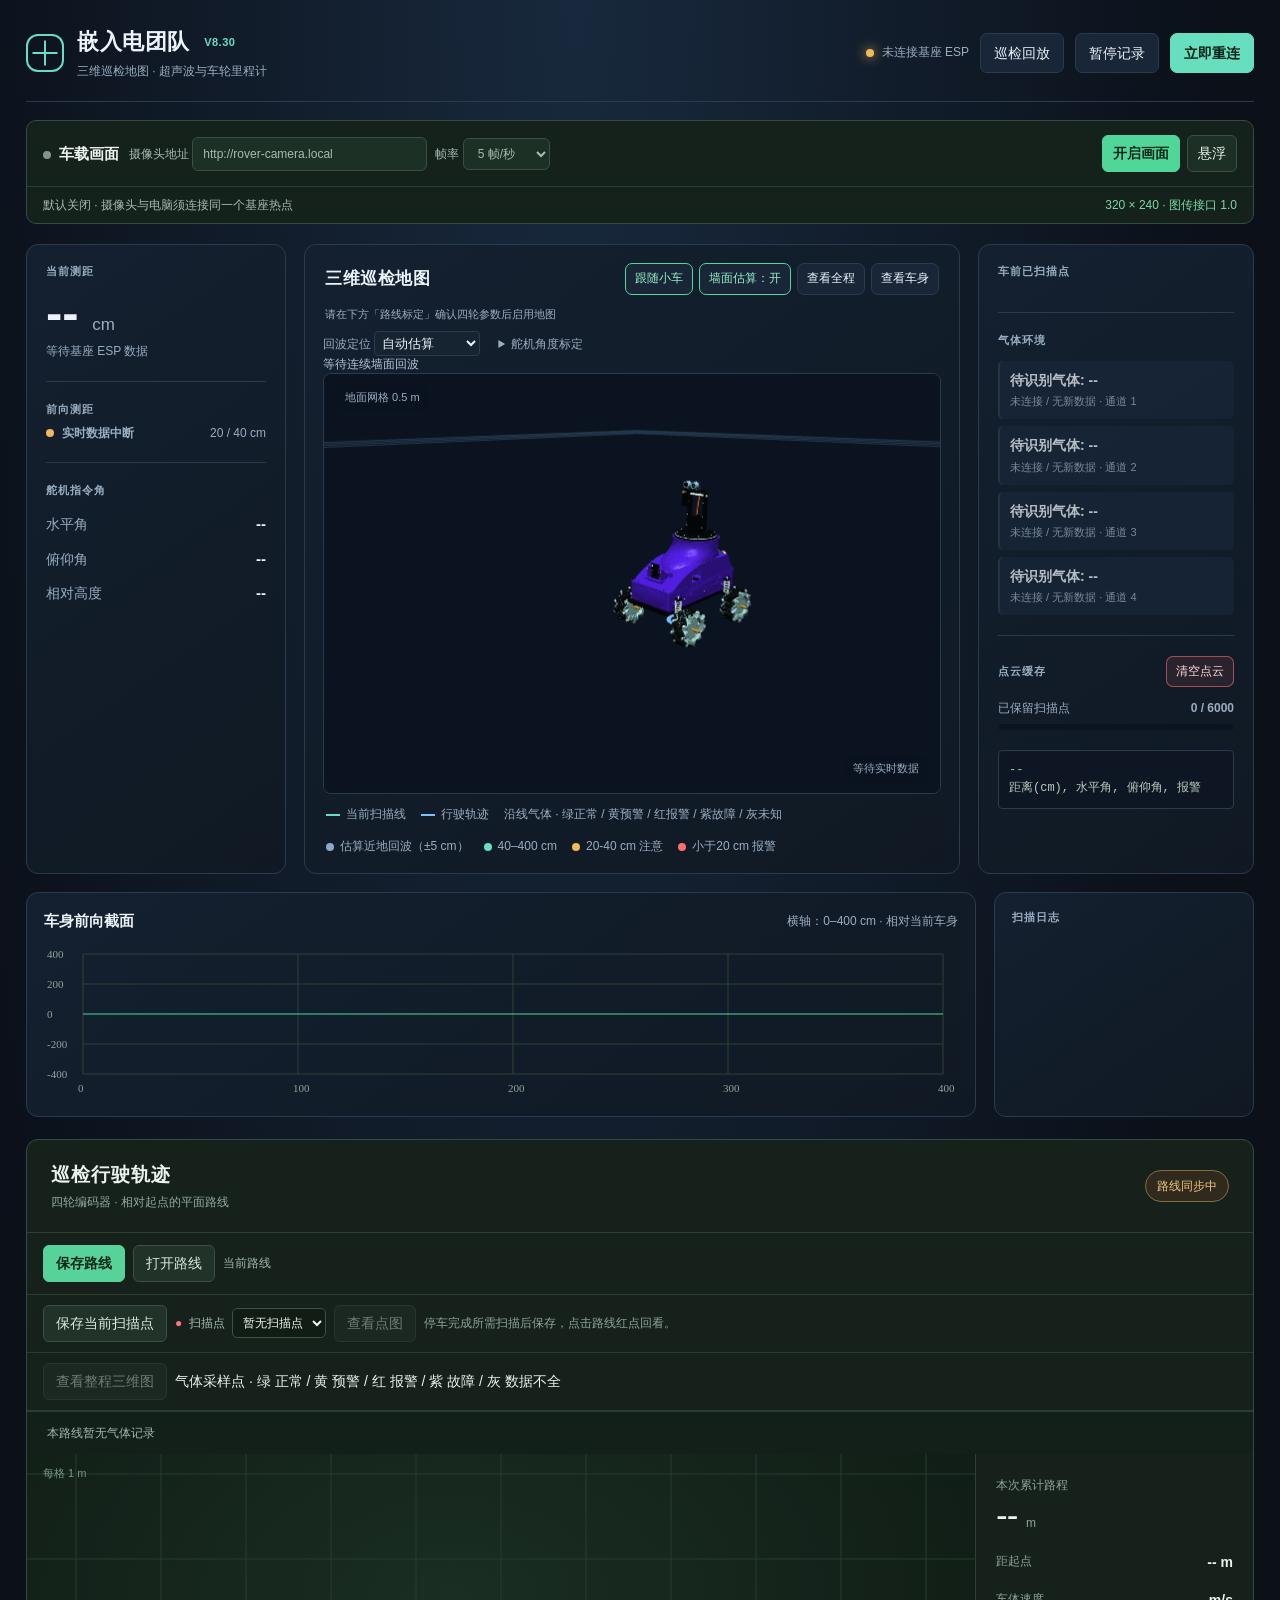
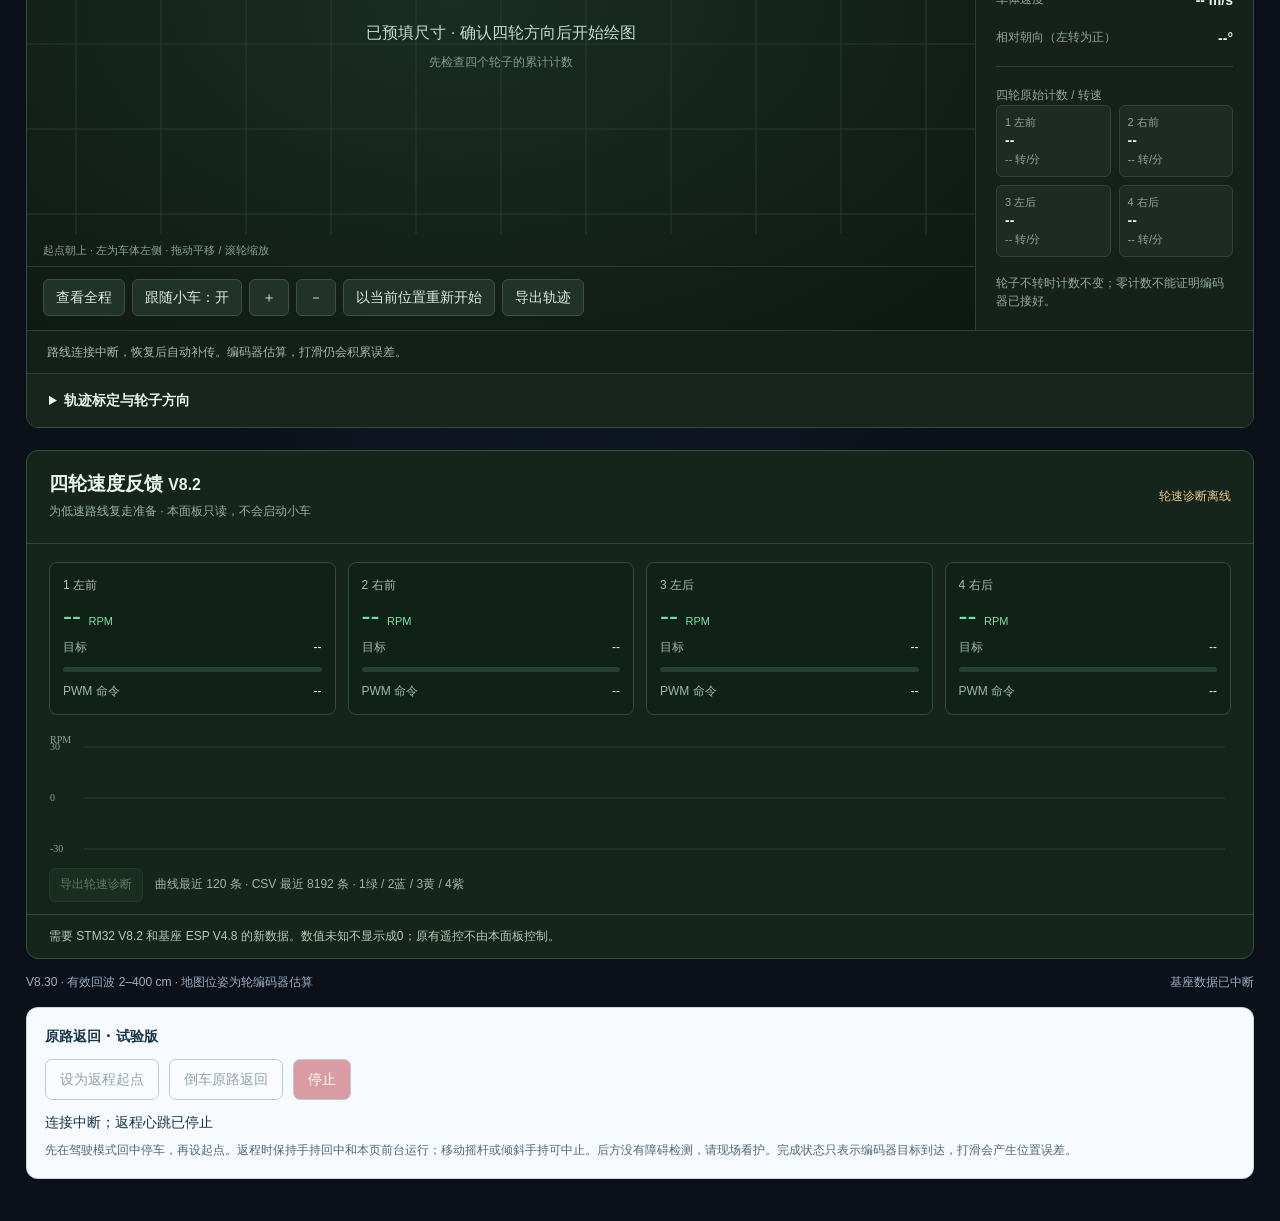
==== commit e9ccf78b: "网页 V8.30：按俯仰扫描截面补偿高度方向弧线" ====
--- a/project/gimbal-3d-scan.html
+++ b/project/gimbal-3d-scan.html
@@ -3,7 +3,7 @@
 <head>
   <meta charset="utf-8">
   <meta name="viewport" content="width=device-width, initial-scale=1">
-  <title>三维巡检地图 · V8.29</title>
+  <title>三维巡检地图 · V8.30</title>
   <style>
     :root { --bg:#0d1210; --panel:#151d19; --panel-2:#1b2620; --line:#304139; --text:#edf4ef; --muted:#92a69a; --green:#4bda9a; --amber:#f0b95b; --red:#ff6d6d; }
     * { box-sizing:border-box; } body { margin:0; background:var(--bg); color:var(--text); font:14px/1.45 "Segoe UI","Microsoft YaHei",sans-serif; }
@@ -53,14 +53,14 @@
 </head>
 <body data-scan-page="3d">
   <main class="app">
-    <header class="top"><div class="identity"><div class="mark" aria-hidden="true"></div><div><h1>嵌入电团队 <span class="version">V8.29</span></h1><p class="subtitle">三维巡检地图 · 超声波与车轮里程计</p></div></div><div class="top-actions"><span class="stream"><i id="streamDot"></i><span id="streamText">正在连接基座 ESP</span></span><a id="demo-launch" class="btn" style="text-decoration:none" href="?demo=1">巡检回放</a><button id="pause" class="btn" type="button">暂停记录</button><button id="connect" class="btn btn-primary" type="button">立即重连</button></div></header>
+    <header class="top"><div class="identity"><div class="mark" aria-hidden="true"></div><div><h1>嵌入电团队 <span class="version">V8.30</span></h1><p class="subtitle">三维巡检地图 · 超声波与车轮里程计</p></div></div><div class="top-actions"><span class="stream"><i id="streamDot"></i><span id="streamText">正在连接基座 ESP</span></span><a id="demo-launch" class="btn" style="text-decoration:none" href="?demo=1">巡检回放</a><button id="pause" class="btn" type="button">暂停记录</button><button id="connect" class="btn btn-primary" type="button">立即重连</button></div></header>
     <section class="layout">
       <aside class="panel side left"><div class="reading"><div class="eyebrow">当前测距</div><div class="distance"><span id="distance">--</span> <span>cm</span></div><div class="signal" id="echoText">等待 HC-SR04 数据</div></div><div class="divider"></div><div><div class="eyebrow">前向测距</div><div class="status"><strong><i id="statusDot"></i><span id="status">等待数据</span></strong><span>20 / 40 cm</span></div></div><div class="divider"></div><div><div class="eyebrow">舵机指令角</div><div class="metric-list"><div class="metric"><span>水平角</span><strong id="yaw">-- deg</strong></div><div class="metric"><span>俯仰角</span><strong id="pitch">-- deg</strong></div><div class="metric"><span>相对高度</span><strong id="height">-- cm</strong></div></div></div></aside>
       <section class="panel scene-panel"><div class="scene-head"><strong>三维巡检地图</strong><div class="scene-tools"><button id="followRover" class="btn btn-compact" type="button" aria-pressed="true">跟随小车</button><button id="wallsToggle" class="btn btn-compact" type="button" aria-pressed="true">墙面估算：开</button><button id="overview" class="btn btn-compact" type="button">查看全程</button><button id="roverView" class="btn btn-compact" type="button" aria-pressed="false">查看车身</button></div></div><div id="mapStatus" role="status">等待轮编码器位姿</div><div class="sonar-options"><label>回波定位 <select id="echoMode"><option value="auto">自动估算</option><option value="front">本站正对平墙</option><option value="raw">原始射线点</option></select></label><details id="angleSetup"><summary>舵机角度标定</summary><p>用量角器测量两轴指令为 −30°、+30° 时的实际角度。水平向车体左侧、俯仰向上为正。</p><div id="angleInputs"></div><button id="applyAngles" type="button" class="btn btn-compact">应用标定</button><button id="resetAngles" type="button" class="btn btn-compact">恢复标称角</button><span id="angleResult" role="status"></span></details></div><div id="projectionStatus" role="status"></div><div id="wallStatus" style="font-size:12px;color:#b8c8d8">等待连续墙面回波</div><div id="routeGasAlert" role="status" hidden></div><div id="scene" aria-label="三维巡检地图，可旋转缩放"><span class="corner tl">地面网格 0.5 m</span><span class="corner br" id="sceneReadout">-- cm<br>-- deg / -- deg</span></div><div class="legend"><span><b class="scan"></b>当前扫描线</span><span><b class="scan" style="background:#78bfff"></b>行驶轨迹</span><span>沿线气体 · 绿正常 / 黄预警 / 红报警 / 紫故障 / 灰未知</span><span id="planLegend" hidden><b class="scan" style="background:#f0b95b"></b>避障路径</span><span><b style="background:#87aac7"></b>估算近地回波（±5 cm）</span><span><b class="now"></b>40–400 cm</span><span><b></b>20-40 cm 注意</span><span><b class="alert"></b>小于20 cm 报警</span></div></section>
       <aside class="panel side right"><div class="eyebrow">车前已扫描点</div><div id="targets" class="target-list"></div><div class="divider"></div><div class="eyebrow">气体环境</div><div id="gasList" class="gas-list"><div class="gas-card"><strong>等待气体模块</strong><small>CH4 / O2 / CO / H2S</small></div></div><div class="divider"></div><div class="cache-head"><div class="eyebrow">点云缓存</div><button id="clearPoints" class="btn btn-danger btn-compact" type="button" title="清除全部已记录扫描点">清空点云</button></div><div class="point-bar"><div class="bar-row"><span>已保留扫描点</span><strong id="pointCount">0 / 6000</strong></div><div class="bar"><i id="pointFill"></i></div></div><div class="raw"><strong id="raw">等待数据</strong><br>距离(cm), 水平角, 俯仰角, 报警</div></aside>
     </section>
     <section class="bottom"><section class="panel profile"><div class="profile-head"><strong>车身前向截面</strong><span>横轴：0–400 cm · 相对当前车身</span></div><canvas id="profile" aria-label="障碍物高度截面图"></canvas></section><aside class="panel log"><div class="eyebrow">扫描日志</div><ul id="log"></ul></aside></section>
-    <footer class="footer"><span>V8.29 · 有效回波 2–400 cm · 地图位姿为轮编码器估算</span><span id="update">更新于 --:--:--</span></footer>
+    <footer class="footer"><span>V8.30 · 有效回波 2–400 cm · 地图位姿为轮编码器估算</span><span id="update">更新于 --:--:--</span></footer>
   </main>
   <!-- V8.12 / 2026-09-21: 实时与回看共用原版详细云台模型；移除实时半透明锥体，保留细射线/测距点。仅网页变更，接线与固件不变。 -->
   <!-- V8.11 / 2026-09-21: 路线点保存当前扫描快照并独立回看；仅网页功能更新，固件和全部接线不变。 -->
@@ -70,11 +70,11 @@
   <script src="rover-model-data.js?v=8.18"></script>
   <script src="gimbal-model.js?v=8.18"></script>
   <script src="route-gas.js?v=8.27"></script>
-  <script src="sonar-projection.js?v=8.29"></script>
+  <script src="sonar-projection.js?v=8.30"></script>
   <script src="scan-walls.js?v=8.28"></script>
-  <script src="scan-snapshot.js?v=8.29"></script>
+  <script src="scan-snapshot.js?v=8.30"></script>
   <script src="rover-demo.js?v=8.27"></script>
-  <script src="vehicle-route.js?v=8.29"></script>
+  <script src="vehicle-route.js?v=8.30"></script>
   <script src="route-log.js?v=8.19"></script>
   <script src="wheel-speed-panel.js?v=8.24"></script>
   <script src="camera-panel.js?v=8.17"></script>
@@ -176,6 +176,7 @@
         (samples.length?'按标定射线定位':'等待扫描');
       $('projectionStatus').textContent=raw?'按实测距离和标定后的中心射线画点':[
         located.corrected?'平墙估算 '+located.corrected+' 点':note,
+        located.pitchCorrected?'其中俯仰截面补偿 '+located.pitchCorrected+' 点':'',
         located.uncertain.size?'等距回波方向未定 '+located.uncertain.size+' 点，可切换原始射线查看':''
       ].filter(Boolean).join(' · ');
       $('wallsToggle').disabled=raw;
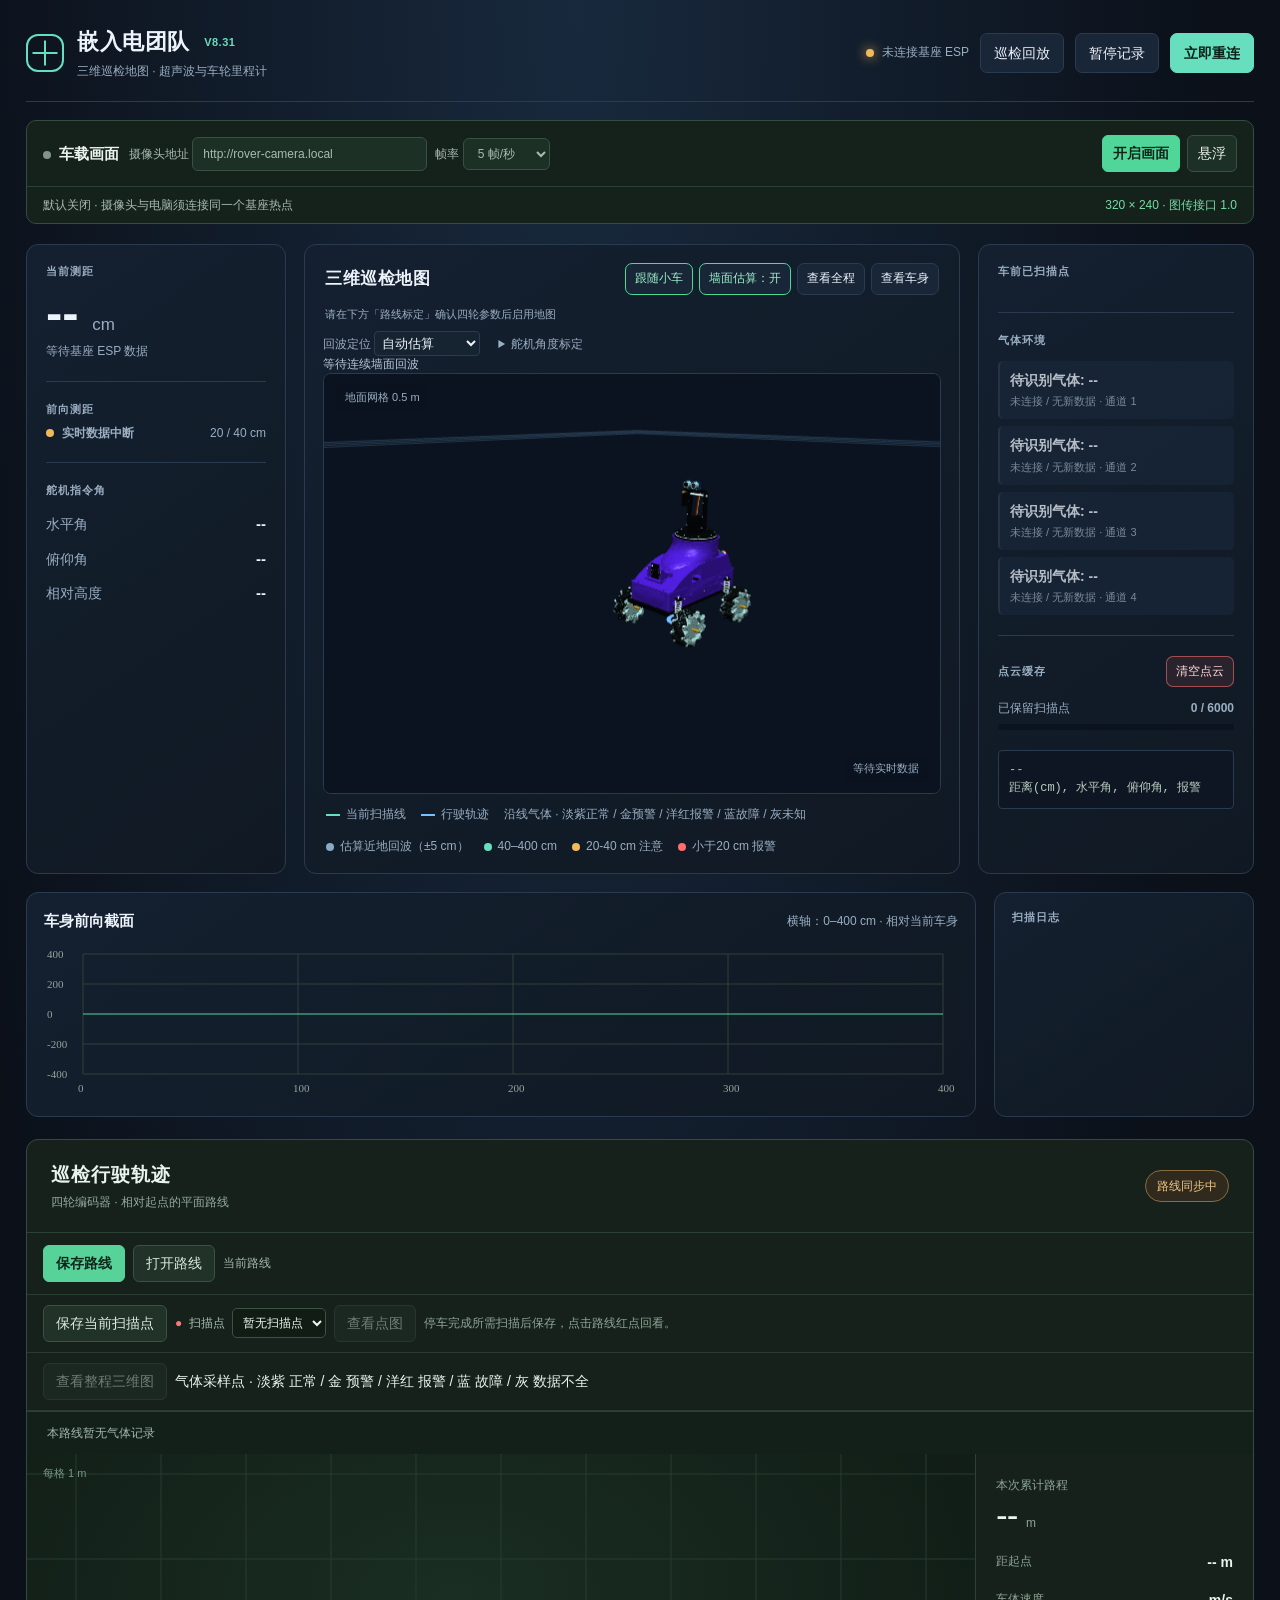
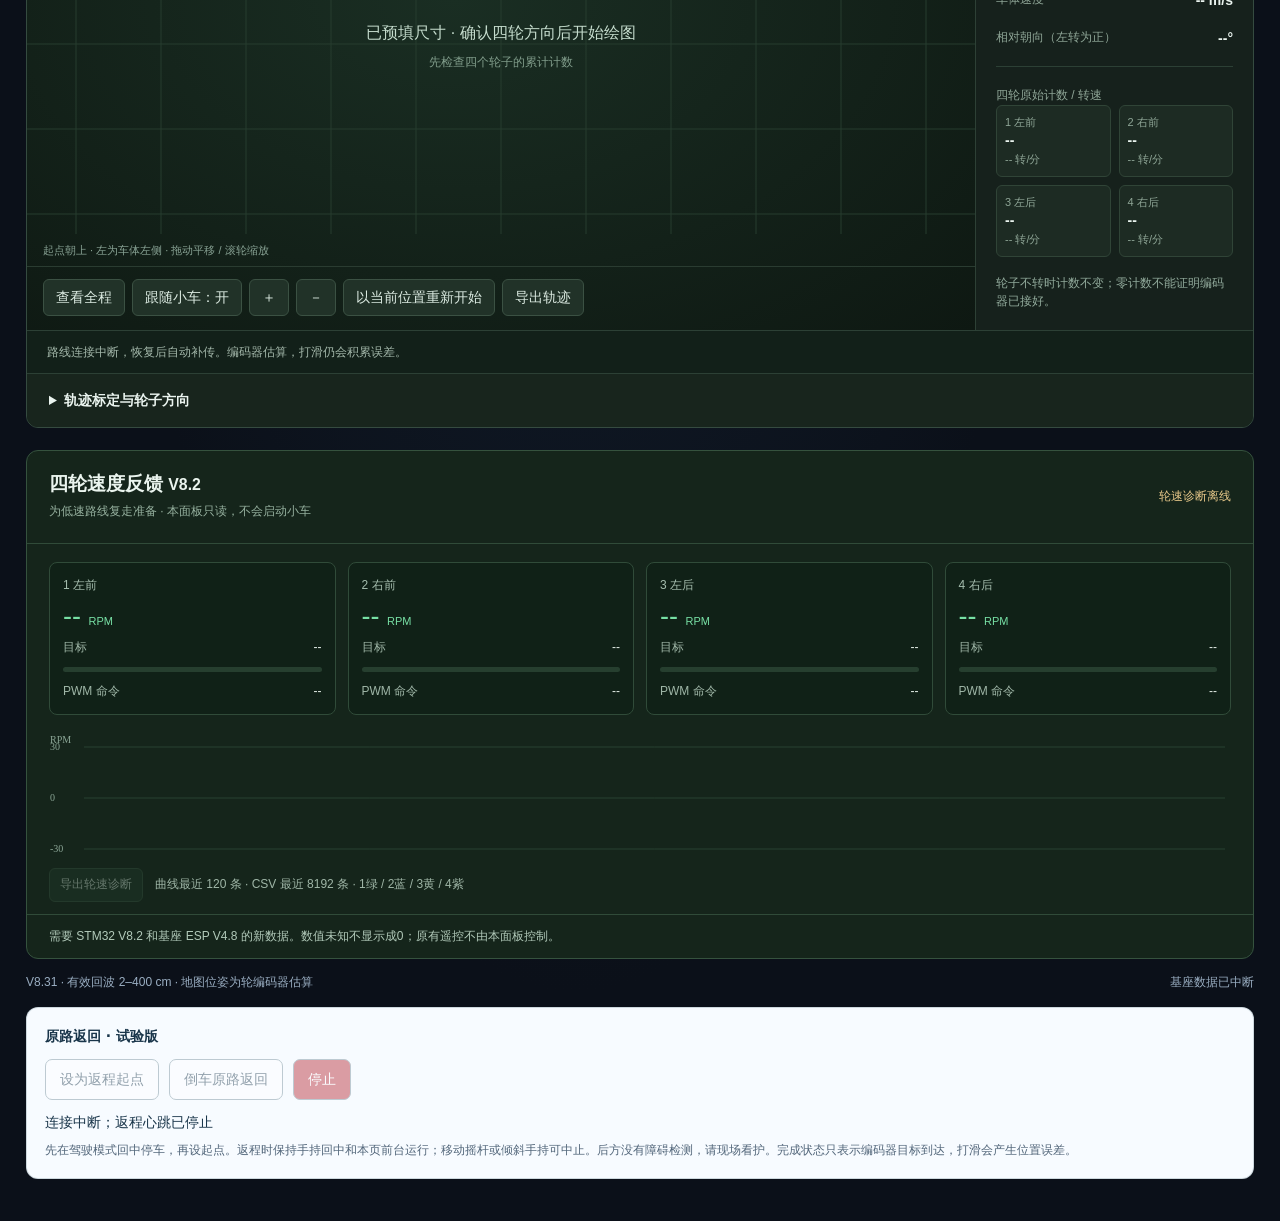
==== commit 785e1d82: "V8.31 手持双键麦克纳姆横移、停车扫描和沿线气体标记" ====
--- a/project/gimbal-3d-scan.html
+++ b/project/gimbal-3d-scan.html
@@ -3,7 +3,7 @@
 <head>
   <meta charset="utf-8">
   <meta name="viewport" content="width=device-width, initial-scale=1">
-  <title>三维巡检地图 · V8.30</title>
+  <title>三维巡检地图 · V8.31</title>
   <style>
     :root { --bg:#0d1210; --panel:#151d19; --panel-2:#1b2620; --line:#304139; --text:#edf4ef; --muted:#92a69a; --green:#4bda9a; --amber:#f0b95b; --red:#ff6d6d; }
     * { box-sizing:border-box; } body { margin:0; background:var(--bg); color:var(--text); font:14px/1.45 "Segoe UI","Microsoft YaHei",sans-serif; }
@@ -53,14 +53,14 @@
 </head>
 <body data-scan-page="3d">
   <main class="app">
-    <header class="top"><div class="identity"><div class="mark" aria-hidden="true"></div><div><h1>嵌入电团队 <span class="version">V8.30</span></h1><p class="subtitle">三维巡检地图 · 超声波与车轮里程计</p></div></div><div class="top-actions"><span class="stream"><i id="streamDot"></i><span id="streamText">正在连接基座 ESP</span></span><a id="demo-launch" class="btn" style="text-decoration:none" href="?demo=1">巡检回放</a><button id="pause" class="btn" type="button">暂停记录</button><button id="connect" class="btn btn-primary" type="button">立即重连</button></div></header>
+    <header class="top"><div class="identity"><div class="mark" aria-hidden="true"></div><div><h1>嵌入电团队 <span class="version">V8.31</span></h1><p class="subtitle">三维巡检地图 · 超声波与车轮里程计</p></div></div><div class="top-actions"><span class="stream"><i id="streamDot"></i><span id="streamText">正在连接基座 ESP</span></span><a id="demo-launch" class="btn" style="text-decoration:none" href="?demo=1">巡检回放</a><button id="pause" class="btn" type="button">暂停记录</button><button id="connect" class="btn btn-primary" type="button">立即重连</button></div></header>
     <section class="layout">
       <aside class="panel side left"><div class="reading"><div class="eyebrow">当前测距</div><div class="distance"><span id="distance">--</span> <span>cm</span></div><div class="signal" id="echoText">等待 HC-SR04 数据</div></div><div class="divider"></div><div><div class="eyebrow">前向测距</div><div class="status"><strong><i id="statusDot"></i><span id="status">等待数据</span></strong><span>20 / 40 cm</span></div></div><div class="divider"></div><div><div class="eyebrow">舵机指令角</div><div class="metric-list"><div class="metric"><span>水平角</span><strong id="yaw">-- deg</strong></div><div class="metric"><span>俯仰角</span><strong id="pitch">-- deg</strong></div><div class="metric"><span>相对高度</span><strong id="height">-- cm</strong></div></div></div></aside>
-      <section class="panel scene-panel"><div class="scene-head"><strong>三维巡检地图</strong><div class="scene-tools"><button id="followRover" class="btn btn-compact" type="button" aria-pressed="true">跟随小车</button><button id="wallsToggle" class="btn btn-compact" type="button" aria-pressed="true">墙面估算：开</button><button id="overview" class="btn btn-compact" type="button">查看全程</button><button id="roverView" class="btn btn-compact" type="button" aria-pressed="false">查看车身</button></div></div><div id="mapStatus" role="status">等待轮编码器位姿</div><div class="sonar-options"><label>回波定位 <select id="echoMode"><option value="auto">自动估算</option><option value="front">本站正对平墙</option><option value="raw">原始射线点</option></select></label><details id="angleSetup"><summary>舵机角度标定</summary><p>用量角器测量两轴指令为 −30°、+30° 时的实际角度。水平向车体左侧、俯仰向上为正。</p><div id="angleInputs"></div><button id="applyAngles" type="button" class="btn btn-compact">应用标定</button><button id="resetAngles" type="button" class="btn btn-compact">恢复标称角</button><span id="angleResult" role="status"></span></details></div><div id="projectionStatus" role="status"></div><div id="wallStatus" style="font-size:12px;color:#b8c8d8">等待连续墙面回波</div><div id="routeGasAlert" role="status" hidden></div><div id="scene" aria-label="三维巡检地图，可旋转缩放"><span class="corner tl">地面网格 0.5 m</span><span class="corner br" id="sceneReadout">-- cm<br>-- deg / -- deg</span></div><div class="legend"><span><b class="scan"></b>当前扫描线</span><span><b class="scan" style="background:#78bfff"></b>行驶轨迹</span><span>沿线气体 · 绿正常 / 黄预警 / 红报警 / 紫故障 / 灰未知</span><span id="planLegend" hidden><b class="scan" style="background:#f0b95b"></b>避障路径</span><span><b style="background:#87aac7"></b>估算近地回波（±5 cm）</span><span><b class="now"></b>40–400 cm</span><span><b></b>20-40 cm 注意</span><span><b class="alert"></b>小于20 cm 报警</span></div></section>
+      <section class="panel scene-panel"><div class="scene-head"><strong>三维巡检地图</strong><div class="scene-tools"><button id="followRover" class="btn btn-compact" type="button" aria-pressed="true">跟随小车</button><button id="wallsToggle" class="btn btn-compact" type="button" aria-pressed="true">墙面估算：开</button><button id="overview" class="btn btn-compact" type="button">查看全程</button><button id="roverView" class="btn btn-compact" type="button" aria-pressed="false">查看车身</button></div></div><div id="mapStatus" role="status">等待轮编码器位姿</div><div class="sonar-options"><label>回波定位 <select id="echoMode"><option value="auto">自动估算</option><option value="front">本站正对平墙</option><option value="raw">原始射线点</option></select></label><details id="angleSetup"><summary>舵机角度标定</summary><p>用量角器测量两轴指令为 −30°、+30° 时的实际角度。水平向车体左侧、俯仰向上为正。</p><div id="angleInputs"></div><button id="applyAngles" type="button" class="btn btn-compact">应用标定</button><button id="resetAngles" type="button" class="btn btn-compact">恢复标称角</button><span id="angleResult" role="status"></span></details></div><div id="projectionStatus" role="status"></div><div id="wallStatus" style="font-size:12px;color:#b8c8d8">等待连续墙面回波</div><div id="routeGasAlert" role="status" hidden></div><div id="scene" aria-label="三维巡检地图，可旋转缩放"><span class="corner tl">地面网格 0.5 m</span><span class="corner br" id="sceneReadout">-- cm<br>-- deg / -- deg</span></div><div class="legend"><span><b class="scan"></b>当前扫描线</span><span><b class="scan" style="background:#78bfff"></b>行驶轨迹</span><span>沿线气体 · 淡紫正常 / 金预警 / 洋红报警 / 蓝故障 / 灰未知</span><span id="planLegend" hidden><b class="scan" style="background:#f0b95b"></b>避障路径</span><span><b style="background:#87aac7"></b>估算近地回波（±5 cm）</span><span><b class="now"></b>40–400 cm</span><span><b></b>20-40 cm 注意</span><span><b class="alert"></b>小于20 cm 报警</span></div></section>
       <aside class="panel side right"><div class="eyebrow">车前已扫描点</div><div id="targets" class="target-list"></div><div class="divider"></div><div class="eyebrow">气体环境</div><div id="gasList" class="gas-list"><div class="gas-card"><strong>等待气体模块</strong><small>CH4 / O2 / CO / H2S</small></div></div><div class="divider"></div><div class="cache-head"><div class="eyebrow">点云缓存</div><button id="clearPoints" class="btn btn-danger btn-compact" type="button" title="清除全部已记录扫描点">清空点云</button></div><div class="point-bar"><div class="bar-row"><span>已保留扫描点</span><strong id="pointCount">0 / 6000</strong></div><div class="bar"><i id="pointFill"></i></div></div><div class="raw"><strong id="raw">等待数据</strong><br>距离(cm), 水平角, 俯仰角, 报警</div></aside>
     </section>
     <section class="bottom"><section class="panel profile"><div class="profile-head"><strong>车身前向截面</strong><span>横轴：0–400 cm · 相对当前车身</span></div><canvas id="profile" aria-label="障碍物高度截面图"></canvas></section><aside class="panel log"><div class="eyebrow">扫描日志</div><ul id="log"></ul></aside></section>
-    <footer class="footer"><span>V8.30 · 有效回波 2–400 cm · 地图位姿为轮编码器估算</span><span id="update">更新于 --:--:--</span></footer>
+    <footer class="footer"><span>V8.31 · 有效回波 2–400 cm · 地图位姿为轮编码器估算</span><span id="update">更新于 --:--:--</span></footer>
   </main>
   <!-- V8.12 / 2026-09-21: 实时与回看共用原版详细云台模型；移除实时半透明锥体，保留细射线/测距点。仅网页变更，接线与固件不变。 -->
   <!-- V8.11 / 2026-09-21: 路线点保存当前扫描快照并独立回看；仅网页功能更新，固件和全部接线不变。 -->
@@ -69,13 +69,13 @@
   <script src="OrbitControls.umd.js?v=8.14"></script>
   <script src="rover-model-data.js?v=8.18"></script>
   <script src="gimbal-model.js?v=8.18"></script>
-  <script src="route-gas.js?v=8.27"></script>
-  <script src="sonar-projection.js?v=8.30"></script>
+  <script src="route-gas.js?v=8.31"></script>
+  <script src="sonar-projection.js?v=8.31"></script>
   <script src="scan-walls.js?v=8.28"></script>
-  <script src="scan-snapshot.js?v=8.30"></script>
-  <script src="rover-demo.js?v=8.27"></script>
-  <script src="vehicle-route.js?v=8.30"></script>
-  <script src="route-log.js?v=8.19"></script>
+  <script src="scan-snapshot.js?v=8.31"></script>
+  <script src="rover-demo.js?v=8.31"></script>
+  <script src="vehicle-route.js?v=8.31"></script>
+  <script src="route-log.js?v=8.31"></script>
   <script src="wheel-speed-panel.js?v=8.24"></script>
   <script src="camera-panel.js?v=8.17"></script>
   <script>
@@ -142,6 +142,7 @@
     cloud.name='world-scan-points';cloud.frustumCulled=false;scene.add(cloud);
     const walls=ScanWalls.layer(THREE,UNITS_PER_METER);
     scene.add(walls.mesh);
+    const hiddenScanSlots=new Set();
     let wallsDirty=false,lastWallBuild=-Infinity,wallSummary='等待连续墙面回波';
     function referenced(p){
       return frontStation!==null&&p.station===frontStation&&frontPose&&
@@ -151,19 +152,21 @@
     function wallSamples(){
       return Array.from(mapPoints.values(),p=>({x:p.pos.x/UNITS_PER_METER,y:p.pos.y/UNITS_PER_METER,
         z:p.pos.z/UNITS_PER_METER,yaw:p.yaw,pitch:p.pitch,distance:p.distance,station:p.station,
-        head:p.pose.heading,commands:[p.cmdYaw,p.cmdPitch],...(referenced(p)?{frontWall:true}:{})}));
+        head:p.pose.heading,...(simulated?{}:{stationary:true}),commands:[p.cmdYaw,p.cmdPitch],...(referenced(p)?{frontWall:true}:{})}));
     }
     function rebuildWalls(){
       const samples=wallSamples(),raw=$('echoMode').value==='raw';
       const located=SonarProjection.resolve(samples,{raw:raw||simulated});
-      const eligible=located.display.filter(p=>!located.uncertain.has(p));
+      const eligible=located.display.filter(p=>!located.uncertain.has(p)&&!located.excluded.has(p));
       walls.mesh.visible=showSurface&&!raw;
       const result=walls.update(walls.mesh.visible?eligible:[]),remaining=[];
+      hiddenScanSlots.clear();
       let i=0;
       for(const p of mapPoints.values()){
         const v=located.display[i++];
+        if(located.excluded.has(v))hiddenScanSlots.add(p.slot);
         scanPositionAttr.setXYZ(p.slot,v.x*UNITS_PER_METER,v.y*UNITS_PER_METER,v.z*UNITS_PER_METER);
-        if(!located.uncertain.has(v)&&!result.covered.has(v))remaining.push(p.slot);
+        if(!located.excluded.has(v)&&!located.uncertain.has(v)&&!result.covered.has(v))remaining.push(p.slot);
       }
       scanPositionAttr.needsUpdate=true;
       wallPointIndex.array.set(remaining);wallPointIndex.needsUpdate=true;
@@ -176,6 +179,7 @@
         (samples.length?'按标定射线定位':'等待扫描');
       $('projectionStatus').textContent=raw?'按实测距离和标定后的中心射线画点':[
         located.corrected?'平墙估算 '+located.corrected+' 点':note,
+        located.belowFloor?'低于地面容差 '+located.belowFloor+' 点':'',
         located.pitchCorrected?'其中俯仰截面补偿 '+located.pitchCorrected+' 点':'',
         located.uncertain.size?'等距回波方向未定 '+located.uncertain.size+' 点，可切换原始射线查看':''
       ].filter(Boolean).join(' · ');
@@ -214,7 +218,7 @@
     $('applyAngles').onclick=()=>setAngles(angleFields.map(field=>field.valueAsNumber));
     $('resetAngles').onclick=()=>setAngles(SonarProjection.nominal);
     const gasDots=new THREE.Points(new THREE.BufferGeometry(),new THREE.PointsMaterial({
-      vertexColors:true,size:7,sizeAttenuation:false,depthTest:false}));
+      vertexColors:true,size:4,sizeAttenuation:false,depthTest:false}));
     gasDots.renderOrder=3;gasDots.name='route-gas-observations';scene.add(gasDots);
     let lastGasMark=null;
     const trail=new THREE.LineSegments(new THREE.BufferGeometry(),
@@ -286,7 +290,7 @@
     function clearPointCloud(){
       frontStation=null;if($('echoMode').value==='front')$('echoMode').value='auto';
       $('projectionStatus').textContent='等待扫描';
-      mapPoints.clear();slots.length=0;nextSlot=0;pendingScans.length=0;latestScan=null;
+      mapPoints.clear();hiddenScanSlots.clear();slots.length=0;nextSlot=0;pendingScans.length=0;latestScan=null;
       scanGeometry.setIndex(null);walls.update([]);wallsDirty=false;wallSummary='等待连续墙面回波';
       if(walls.mesh.visible)$('wallStatus').textContent=wallSummary;
       current.visible=beam.visible=false;updateCloud();
@@ -302,10 +306,12 @@
         const scan=pendingScans[i];
         const expired=now-scan.at>POSE_WAIT_MS;
         const pose=expired?null:routeEngine.poseAt(scan.ms);
-        if(pose){
+        const parked=pose&&routeEngine.stationaryAt(scan.ms);
+        if(parked){
           addPoint(scan,pose);
           if(latestScan?.sequence===scan.sequence&&state.distanceValid&&state.link&&state.distance<=DISPLAY_RANGE_CM)showBeam(scan,pose);
         }
+        if(pose&&!parked&&latestScan?.sequence===scan.sequence)current.visible=beam.visible=false;
         if(pose||expired)pendingScans.splice(i,1);
         else i++;
       }
@@ -361,8 +367,9 @@
       if(!simulated)registerScans(now);
       const status=simulated?'黄色为规划路径 · 蓝色为已行驶轨迹':!route.config.confirmed?
         '请在下方「路线标定」确认四轮参数后启用地图':!ready?
-        '等待路线同步 · 已记录点位保留':route.gaps||route.restarts?
-        '轮编码器估算 · 路线有缺口，点位可能偏移':'轮编码器估算 · 扫描点固定在地图上';
+        '等待路线同步 · 已记录点位保留':!routeEngine.stationaryAt(routeEngine.poseHistory.at(-1)?.ms)?
+        '行走或等待停稳 · 暂停新增扫描点':route.gaps||route.restarts?
+        '轮编码器估算 · 路线有缺口，点位可能偏移':'已停稳 · 正在记录扫描点';
       if($('mapStatus').textContent!==status)$('mapStatus').textContent=status;
       updateTrail(route);
       const marks=route.gasMarks||[],last=marks.at(-1);
@@ -410,6 +417,7 @@
       const sensor=localPoint(0,0,0);
       const nearby=[];
       for(const point of mapPoints.values()){
+        if(hiddenScanSlots.has(point.slot))continue;
         const pos=point.pos.clone().sub(origin);
         if(pos.x*pos.x+pos.z*pos.z>((DISPLAY_RANGE_CM+40)*UNITS_PER_CM)**2)continue;
         pos.applyAxisAngle(yawAxis,-activeRoute.heading).sub(sensor);
@@ -473,7 +481,8 @@
       const actual=measured(yaw,pitch);
       yawAssembly.rotation.y=THREE.MathUtils.degToRad(actual.yaw);
       pitchAssembly.rotation.x=-THREE.MathUtils.degToRad(actual.pitch);
-      if(!inRange||!link)current.visible=beam.visible=false;
+      const moving=!simulated&&VehicleRouteCore.wheelMotion(frame);
+      if(!inRange||!link||moving)current.visible=beam.visible=false;
       else if(simulated||!routeEngine.config.confirmed)showBeam(state,activeRoute);
       else if(!paused){
         queueScan(frame,state);
@@ -590,7 +599,7 @@
         .filter(({relative})=>Math.hypot(relative.x,relative.z)<=(DISPLAY_RANGE_CM+40)*UNITS_PER_CM)
         .slice(-800)
         .map(({point,relative})=>({distance:point.distance,yaw:point.yaw,pitch:point.pitch,
-          station:point.station,head:Math.atan2(Math.sin(point.pose.heading-routeEngine.heading),Math.cos(point.pose.heading-routeEngine.heading)),
+          station:point.station,stationary:true,head:Math.atan2(Math.sin(point.pose.heading-routeEngine.heading),Math.cos(point.pose.heading-routeEngine.heading)),
           commands:[point.cmdYaw,point.cmdPitch],...(referenced(point)?{frontWall:true}:{}),position:relative.applyAxisAngle(yawAxis,-routeEngine.heading).multiplyScalar(1/UNITS_PER_METER).toArray()}));
       if(!savedPoints.length)throw Error('当前位置附近没有可保存的点，请停车扫描并等待地图更新。');
       return {kind:'3d',points:savedPoints};
